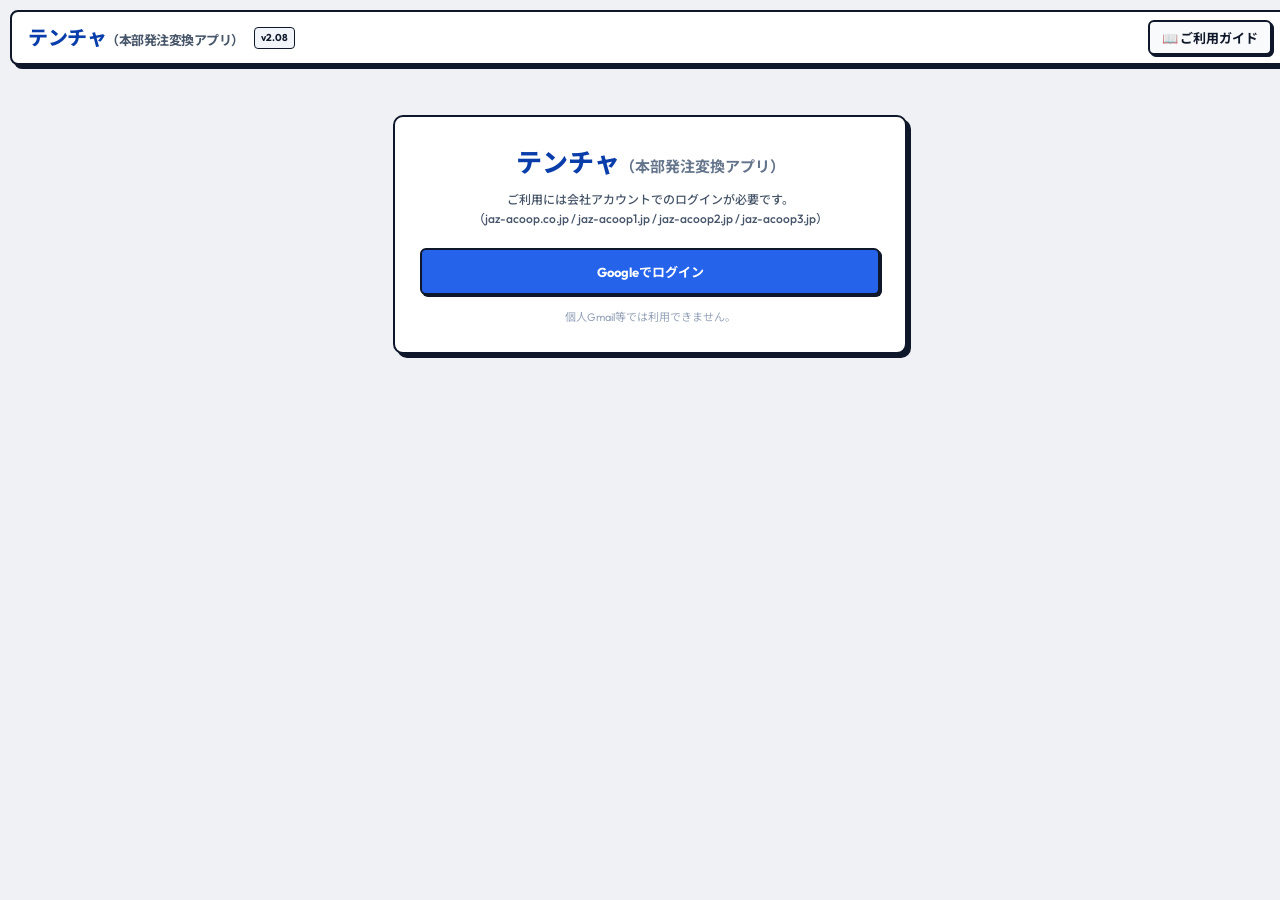
==== index.html @ 96ead61f "fix(ui): 管理者画面の上部に戻る導線を追加（配信用） Co-Authored-By: Claude Opus 4.8 <noreply@anthropic.com>" ====
<!DOCTYPE html>
<html>
<head>
  <base target="_top">
  <meta charset="utf-8">
  <title>テンチャ（本部発注変換アプリ）</title>
  <!-- Google Fonts (Outfit & Noto Sans JP) -->
  <link rel="preconnect" href="https://fonts.googleapis.com">
  <link rel="preconnect" href="https://fonts.gstatic.com" crossorigin>
  <link href="https://fonts.googleapis.com/css2?family=Noto+Sans+JP:wght@400;500;700;900&family=Outfit:wght@400;500;600;700;800&display=swap" rel="stylesheet">
  <!-- Google Identity Services (GitHub Pages 版 4ドメイン認証) -->
  <script src="https://accounts.google.com/gsi/client" async defer></script>
  
  <style>
    /* =========================================================================
     * Premium High-Contrast Light Theme Design System (v1.50)
     * ========================================================================= */
    :root {
      --font-primary: 'Outfit', 'Noto Sans JP', sans-serif;
      
      /* Color Palette (High-Contrast Light Theme) */
      --bg-main: hsl(220, 20%, 95%);
      --card-bg: #ffffff;
      --card-border: #0f172a;
      --card-border-thick: 2px solid #0f172a;
      
      --accent-blue: hsl(220, 90%, 35%);
      --accent-blue-hover: hsl(220, 90%, 45%);
      --accent-purple: hsl(270, 80%, 40%);
      --accent-emerald: hsl(160, 80%, 30%);
      --accent-amber: hsl(35, 90%, 40%);
      --accent-rose: hsl(350, 80%, 45%);
      
      --text-main: #0f172a;
      --text-muted: #475569;
      --text-dark: #0f172a;
      
      --shadow-solid: 4px 4px 0px 0px rgba(15, 23, 42, 1);
      --transition-base: all 0.2s ease-in-out;
    }

    * {
      box-spacing: border-box;
      margin: 0;
      padding: 0;
    }

    body {
      font-family: var(--font-primary);
      background-color: var(--bg-main);
      color: var(--text-main);
      min-height: 100vh;
      overflow-x: hidden;
      line-height: 1.6;
    }

    /* Scrollbar Styling */
    ::-webkit-scrollbar {
      width: 12px;
      height: 12px;
    }
    ::-webkit-scrollbar-track {
      background: #e2e8f0;
      border: 1px solid #cbd5e1;
    }
    ::-webkit-scrollbar-thumb {
      background: #475569;
      border-radius: 4px;
      border: 2px solid #e2e8f0;
    }
    ::-webkit-scrollbar-thumb:hover {
      background: #0f172a;
    }

    /* Layout Container */
    .app-container {
      width: 100%;
      max-width: 100vw;
      margin: 0;
      padding: 10px;
      display: flex;
      flex-direction: column;
      gap: 10px;
    }

    header {
      display: flex;
      justify-content: space-between;
      align-items: center;
      background: var(--card-bg);
      border: var(--card-border-thick);
      padding: 8px 16px;
      border-radius: 8px;
      box-shadow: var(--shadow-solid);
    }

    .brand {
      display: flex;
      align-items: center;
      gap: 10px;
    }

    .brand-logo {
      font-size: 20px;
      font-weight: 800;
      color: var(--accent-blue);
      letter-spacing: -0.5px;
    }

    .system-badge {
      font-size: 10px;
      font-weight: 700;
      background: #f1f5f9;
      padding: 2px 6px;
      border-radius: 4px;
      border: 1.5px solid var(--card-border);
      color: var(--text-main);
    }

    .nav-actions {
      display: flex;
      gap: 10px;
      align-items: center;
    }

    .btn {
      font-family: var(--font-primary);
      font-size: 13px;
      font-weight: 700;
      padding: 6px 12px;
      border-radius: 6px;
      border: var(--card-border-thick);
      cursor: pointer;
      display: inline-flex;
      align-items: center;
      gap: 6px;
      transition: var(--transition-base);
      background: #ffffff;
      color: var(--text-main);
      box-shadow: 2px 2px 0px 0px rgba(15, 23, 42, 1);
    }

    .btn:active {
      transform: translate(1px, 1px);
      box-shadow: 1px 1px 0px 0px rgba(15, 23, 42, 1);
    }

    .btn-primary {
      background: #2563eb;
      color: #ffffff;
    }
    .btn-primary:hover {
      background: #1d4ed8;
    }

    .btn-secondary {
      background: #f8fafc;
      color: var(--text-main);
    }
    .btn-secondary:hover {
      background: #e2e8f0;
    }

    .btn-danger {
      background: #ef4444;
      color: #ffffff;
    }
    .btn-danger:hover {
      background: #dc2626;
    }

    .btn-refresh {
      padding: 6px 10px;
      background: #f1f5f9;
      font-size: 15px;
    }

    /* Panels & Views */
    .panel {
      display: none;
      animation: fadeIn 0.15s ease-out forwards;
    }
    .panel.active {
      display: block;
    }

    @keyframes fadeIn {
      from { opacity: 0; transform: translateY(3px); }
      to { opacity: 1; transform: translateY(0); }
    }

    /* Screen 1: Login View */
    .login-box {
      max-width: 460px;
      margin: 40px auto;
      background: var(--card-bg);
      border: var(--card-border-thick);
      padding: 25px;
      border-radius: 10px;
      box-shadow: var(--shadow-solid);
      text-align: center;
    }

    .login-logo {
      font-size: 26px;
      font-weight: 800;
      color: var(--accent-blue);
      margin-bottom: 6px;
    }

    .login-subtitle {
      font-size: 12px;
      font-weight: 500;
      color: var(--text-muted);
      margin-bottom: 20px;
    }

    .form-group {
      margin-bottom: 16px;
      text-align: left;
    }

    .form-group label {
      display: block;
      font-size: 12px;
      font-weight: 700;
      margin-bottom: 4px;
      color: var(--text-dark);
    }

    .select-custom, .input-custom {
      width: 100%;
      background: #ffffff;
      border: var(--card-border-thick);
      border-radius: 6px;
      padding: 8px 12px;
      color: var(--text-main);
      font-family: var(--font-primary);
      font-weight: 500;
      font-size: 13px;
      outline: none;
      transition: var(--transition-base);
    }

    .select-custom:focus, .input-custom:focus {
      box-shadow: 0 0 0 3px rgba(37, 99, 235, 0.2);
      border-color: #2563eb;
    }

    /* Screen 2: Dashboard View */
    .main-workspace {
      display: flex;
      flex-direction: column;
      gap: 10px;
      width: 100%;
      min-width: 0;
    }

    /* Filters Bar */
    .filters-bar {
      display: flex;
      flex-wrap: wrap;
      gap: 10px;
      background: var(--card-bg);
      border: var(--card-border-thick);
      border-radius: 8px;
      padding: 10px 15px;
      align-items: flex-end;
      box-shadow: var(--shadow-solid);
    }

    /* 各フィルタは画面幅いっぱいに伸ばさず、適度な固定幅でヘッダに整列させる */
    .filter-group {
      flex: 0 0 auto;
    }

    .filter-group .select-custom,
    .filter-group .input-custom {
      width: 100%;
    }

    .filter-group label {
      display: block;
      font-size: 11px;
      font-weight: 700;
      color: var(--text-dark);
      margin-bottom: 4px;
      white-space: nowrap;
    }

    .filter-actions {
      display: flex;
      gap: 8px;
      align-items: center;
      margin-left: auto; /* ボタン群を右端へ寄せる */
    }

    /* Grid Container */
    .grid-container {
      background: var(--card-bg);
      border: var(--card-border-thick);
      border-radius: 8px;
      padding: 0;
      box-shadow: var(--shadow-solid);
      overflow: auto;
      width: 100%;
      max-height: calc(100vh - 160px);
    }

    .grid-table {
      /* 内容ぶんの幅だけにする。min-width:100% を付けると列数が少ないとき
         余った横幅が各列に配分されて1列が異常に太くなるため付けない。 */
      width: max-content;
      border-collapse: separate;
      border-spacing: 0;
      font-size: 13px;
    }

    /* Table Headers */
    .grid-table th {
      background: #1e3a8a;
      color: #ffffff;
      border-bottom: 2px solid var(--card-border);
      border-right: 1px solid var(--card-border);
      padding: 8px 10px;
      font-weight: 700;
      text-align: center;
      position: sticky;
      top: 0;
      z-index: 10;
      box-shadow: 0 1px 0 rgba(0,0,0,0.5);
      font-size: 13px;
    }

    .grid-table th:first-child {
      left: 0;
      z-index: 20;
      border-right: 2px solid var(--card-border);
    }

    .product-header-content {
      display: flex;
      flex-direction: column;
      align-items: center;
      gap: 6px;
      min-width: 90px;
      max-width: 150px;
    }

    .product-title {
      font-weight: 800;
      white-space: normal;
      word-break: break-all;
      font-size: 13px;
      line-height: 1.25;
      text-align: center;
      display: -webkit-box;
      -webkit-line-clamp: 3;
      -webkit-box-orient: vertical;
      overflow: hidden;
      text-overflow: ellipsis;
      max-height: 48px;
    }

    .product-specs {
      font-size: 10px;
      font-weight: 700;
      color: #cbd5e1;
    }

    .product-cost {
      font-size: 11px;
      color: #34d399;
      font-weight: 700;
    }

    .pin-btn {
      background: #ffffff;
      border: 1px solid var(--card-border);
      color: var(--text-dark);
      cursor: pointer;
      font-size: 11px;
      padding: 2px 5px;
      border-radius: 4px;
      transition: var(--transition-base);
      margin-top: 2px;
      font-weight: 700;
      line-height: 1;
    }
    .pin-btn:hover {
      background: #f1f5f9;
    }
    
    /* Pinned th contrast fix */
    .pinned {
      background: #eff6ff !important;
      color: #1e3a8a !important;
    }
    .pinned span {
      color: #1e3a8a !important;
    }
    .pinned .product-title {
      color: #1e3a8a !important;
      font-weight: 900;
    }
    .pinned .product-specs {
      color: #475569 !important;
    }
    .pinned .product-cost {
      color: #2563eb !important;
    }
    .pinned .pin-btn {
      border-color: #1e3a8a !important;
      color: #1e3a8a !important;
      background-color: #ffffff !important;
    }

    /* Table Rows & Cells */
    .grid-table td {
      border-bottom: 1px solid var(--card-border);
      border-right: 1px solid var(--card-border);
      padding: 10px 14px;
      text-align: center;
      font-weight: 700;
      color: var(--text-dark);
      background-color: #ffffff;
      font-size: 14px;
    }

    .grid-table tr:hover td {
      background-color: #f8fafc;
    }

    /* Sticky Date Column */
    .grid-table td:first-child {
      position: sticky;
      left: 0;
      background: #cbd5e1;
      font-weight: 800;
      border-right: 2px solid var(--card-border);
      z-index: 5;
      text-align: center;
      white-space: nowrap;
      font-size: 13px;
      transition: background 0.15s;
    }

    /* Daily Cost Total Column */
    .grid-table td:last-child, .grid-table th:last-child {
      border-left: 2px solid var(--card-border);
      font-weight: 800;
      background-color: #e2e8f0;
      min-width: 90px;
      font-size: 13px;
    }

    /* 「日別合計(原価額)」ヘッダは他の見出しと同じ濃紺＋白文字にする
       （薄灰背景に白文字が乗って読めなくなる不具合の修正） */
    .grid-table th:last-child {
      background-color: #1e3a8a;
      color: #ffffff;
    }

    /* Qty cells styling */
    .cell-qty {
      font-weight: 800;
      position: relative;
      cursor: pointer;
    }

    .cell-qty.has-value {
      background: #dbeafe;
      color: #1e40af;
      border: 1px solid #1e40af;
    }

    .cell-qty.has-value:hover {
      background: #bfdbfe;
    }

    /* Alert Badge inside Grid */
    .cell-alert-badge {
      position: absolute;
      top: 1px;
      right: 1px;
      width: 8px;
      height: 8px;
      border-radius: 50%;
      background: #d97706;
      border: 1px solid #000000;
    }

    /* Memo Indicator inside Grid */
    .cell-memo-indicator {
      position: absolute;
      bottom: 2px;
      right: 2px;
      font-size: 9px;
    }

    /* Totals Row */
    .grid-total-row td {
      background: #cbd5e1;
      font-weight: 800;
      border-top: 2px solid var(--card-border);
      padding: 10px 14px;
      font-size: 13px;
    }
    .grid-total-row td:first-child {
      z-index: 6;
      background: #94a3b8;
    }
    .grid-total-row td:last-child {
      background: #94a3b8;
    }

    /* Tooltip */
    .cell-qty .tooltip {
      visibility: hidden;
      width: 240px;
      background: #0f172a;
      border: 2px solid #ffffff;
      color: #ffffff;
      text-align: left;
      border-radius: 6px;
      padding: 10px;
      position: absolute;
      z-index: 100;
      bottom: 125%;
      left: 50%;
      margin-left: -120px;
      opacity: 0;
      transition: opacity 0.15s;
      box-shadow: 0 4px 15px rgba(0,0,0,0.4);
      font-size: 11px;
      pointer-events: none;
      line-height: 1.4;
    }

    .cell-qty:hover .tooltip {
      visibility: visible;
      opacity: 1;
    }

    .cell-qty .tooltip hr {
      border: 0;
      border-top: 1px solid rgba(255,255,255,0.2);
      margin: 6px 0;
    }

    /* Widget lists in modals */
    .widget-modal-list {
      display: flex;
      flex-direction: column;
      gap: 10px;
    }
    .widget-modal-item {
      border: var(--card-border-thick);
      border-radius: 6px;
      padding: 12px;
      background: #f8fafc;
      font-size: 13px;
    }

    /* Screen 3: Admin Import View */
    .admin-box {
      max-width: 650px;
      margin: 30px auto;
      background: var(--card-bg);
      border: var(--card-border-thick);
      padding: 25px;
      border-radius: 10px;
      box-shadow: var(--shadow-solid);
    }

    .admin-title {
      font-size: 20px;
      font-weight: 800;
      margin-bottom: 15px;
      display: flex;
      align-items: center;
      gap: 8px;
      color: var(--accent-blue);
    }

    .description-box {
      background: #f8fafc;
      border: 2px solid var(--card-border);
      border-radius: 6px;
      padding: 12px;
      margin-bottom: 15px;
      font-size: 12px;
      font-weight: 500;
      color: var(--text-dark);
      line-height: 1.5;
    }

    .file-select-layout {
      display: flex;
      gap: 8px;
      align-items: center;
    }

    /* Loading Overlay */
    .loading-overlay {
      position: fixed;
      top: 0;
      left: 0;
      width: 100%;
      height: 100%;
      background: rgba(255, 255, 255, 0.85);
      backdrop-filter: blur(2px);
      z-index: 9999;
      display: none;
      justify-content: center;
      align-items: center;
      flex-direction: column;
      gap: 15px;
    }

    .spinner {
      width: 50px;
      height: 50px;
      border: 5px solid #e2e8f0;
      border-top-color: var(--accent-blue);
      border-radius: 50%;
      animation: spin 1s linear infinite;
    }

    @keyframes spin {
      to { transform: rotate(360deg); }
    }

    .loading-text {
      font-size: 16px;
      font-weight: 700;
      color: var(--text-dark);
    }

    /* Modal Styling */
    .modal {
      position: fixed;
      top: 0;
      left: 0;
      width: 100%;
      height: 100%;
      background: rgba(15, 23, 42, 0.6);
      backdrop-filter: blur(2px);
      z-index: 1000;
      display: none;
      justify-content: center;
      align-items: center;
    }

    .modal-content {
      background: var(--card-bg);
      border: var(--card-border-thick);
      border-radius: 10px;
      width: 440px;
      padding: 25px;
      box-shadow: var(--shadow-solid);
      animation: zoomIn 0.15s ease-out;
    }

    @keyframes zoomIn {
      from { transform: scale(0.96); opacity: 0; }
      to { transform: scale(1); opacity: 1; }
    }

    .modal-header {
      font-size: 16px;
      font-weight: 800;
      margin-bottom: 12px;
      color: var(--text-dark);
      border-bottom: 2px solid var(--card-border);
      padding-bottom: 6px;
    }

    .modal-body {
      margin-bottom: 15px;
    }

    .modal-footer {
      display: flex;
      justify-content: flex-end;
      gap: 10px;
    }

    /* Alert / Success Toast */
    .toast {
      position: fixed;
      bottom: 20px;
      right: 20px;
      padding: 12px 24px;
      border-radius: 6px;
      border: var(--card-border-thick);
      color: #ffffff;
      font-weight: 700;
      z-index: 10000;
      box-shadow: var(--shadow-solid);
      transform: translateY(100px);
      opacity: 0;
      transition: all 0.2s ease;
      font-size: 13px;
    }

    .toast.show {
      transform: translateY(0);
      opacity: 1;
    }

    .toast-success {
      background: var(--accent-emerald);
    }
    
    .toast-error {
      background: var(--accent-rose);
    }
    
    .toast-warning {
      background: var(--accent-amber);
      color: #ffffff;
    }
  </style>
</head>
<body>

  <div class="loading-overlay" id="loadingOverlay">
    <div class="spinner"></div>
    <div class="loading-text" id="loadingText">読み込み中...</div>
  </div>

  <div class="app-container">
    <!-- Header -->
    <header>
      <div class="brand">
        <div class="brand-logo">テンチャ<span style="font-size:13px; font-weight:700; color:var(--text-muted);">（本部発注変換アプリ）</span></div>
        <div class="system-badge" id="versionBadge">v2.08</div>
      </div>
      <div class="nav-actions">
        <span id="userEmailDisplay" title="接続中のアカウント" style="font-size: 11px; color: #475569; margin-right: 10px; display: none;"></span>
        <span id="currentStoreDisplay" style="font-size: 14px; font-weight: 900; display: none; color: #1e3a8a; background: #dbeafe; padding: 4px 10px; border-radius: 6px; border: 1.5px solid #1e3a8a; margin-right: 12px;"></span>
        <button class="btn btn-secondary" onclick="openGuide()">📖 ご利用ガイド</button>
        <button class="btn btn-secondary" id="adminViewBtn" onclick="openAdminPanel()" style="display: none;">⚙ 管理者同期</button>
        <button class="btn btn-danger" id="logoutBtn" style="display: none;" onclick="logout()">ログアウト</button>
      </div>
    </header>

    <!-- Main Screens -->
    
    <!-- Screen 0: Google 4ドメイン認証 -->
    <div class="panel active" id="authPanel">
      <div class="login-box">
        <div class="login-logo">テンチャ<span style="font-size:15px; font-weight:700; color:#64748b;">（本部発注変換アプリ）</span></div>
        <div class="login-subtitle">ご利用には会社アカウントでのログインが必要です。<br>（jaz-acoop.co.jp / jaz-acoop1.jp / jaz-acoop2.jp / jaz-acoop3.jp）</div>

        <button class="btn btn-primary" id="googleLoginBtn" style="width: 100%; justify-content: center; padding: 12px;" onclick="startGoogleLogin()">
          Googleでログイン
        </button>

        <p id="authError" style="display:none; margin-top:14px; font-size:12px; font-weight:700; color:#b91c1c; background:#fef2f2; border:1.5px solid #dc2626; border-radius:6px; padding:8px 10px; text-align:left;"></p>
        <p style="font-size:11px; color:#94a3b8; margin-top:14px;">個人Gmail等では利用できません。</p>
      </div>
    </div>

    <!-- Screen 1: Login View (店舗選択) -->
    <div class="panel" id="loginPanel">
      <div class="login-box">
        <div class="login-logo">テンチャ<span style="font-size:15px; font-weight:700; color:#64748b;">（本部発注変換アプリ）</span></div>
        <div class="login-subtitle">仕入先ごとの本部発注書を、店舗別・日付別のわかりやすい一覧に切り替えて確認できます。ご自身の店舗を選んで接続してください。</div>

        <div class="form-group">
          <label for="storeSelect">確認する店舗を選択</label>
          <select class="select-custom" id="storeSelect">
            <option value="">店舗を読み込んでいます...</option>
          </select>
        </div>

        <button class="btn btn-primary" style="width: 100%; justify-content: center; padding: 12px;" onclick="login()">
          選択した店舗で接続
        </button>

        <button class="btn btn-secondary" style="width: 100%; justify-content: center; padding: 10px; margin-top: 10px;" onclick="openGuide()">
          📖 ご利用ガイド
        </button>

        <!-- 開発者向け診断（既定は畳む。開かなければ内容は見えず、APIも呼ばない） -->
        <details id="devPanel" style="margin-top: 30px; text-align: left;" ontoggle="onDevPanelToggle_(this)">
          <summary style="cursor: pointer; font-size: 11px; color: #94a3b8; user-select: none;">開発者向け診断（クリックで開く）</summary>
          <div style="border: 1px dashed #cbd5e1; padding: 15px; background: #f8fafc; border-radius: 8px; font-size: 11px; font-family: monospace; margin-top: 8px;">
            <div id="debugContent" style="white-space: pre-wrap; max-height: 200px; overflow-y: auto; color: #475569;">開くと診断情報を読み込みます…</div>
          </div>
        </details>
      </div>
    </div>

    <!-- Screen 2: Dashboard View -->
    <div class="panel" id="dashboardPanel">
      <div class="main-workspace">
        
        <!-- Filters Bar -->
        <div class="filters-bar">
          <div class="filter-group" style="width: 210px;">
            <label for="headerStoreSelect">店舗（切替）</label>
            <select class="select-custom" id="headerStoreSelect" onchange="switchStore()">
              <option value="">店舗を選択...</option>
            </select>
          </div>
          <div class="filter-group" style="width: 120px;">
            <label for="deptSelect">部門</label>
            <select class="select-custom" id="deptSelect" onchange="loadDashboardData()">
              <option value="惣菜">惣菜部門</option>
            </select>
          </div>
          <div class="filter-group" style="width: 150px;">
            <label for="monthFilter">対象月</label>
            <select class="select-custom" id="monthFilter" onchange="onMonthChange()">
              <option value="">読み込み中...</option>
            </select>
          </div>
          <div class="filter-group" style="width: 170px;">
            <label for="supplierFilter">取引先</label>
            <select class="select-custom" id="supplierFilter" onchange="applyFilters()">
              <option value="">すべて</option>
            </select>
          </div>
          <div class="filter-group" style="width: 190px;">
            <label for="searchFilter">商品検索</label>
            <input type="text" class="input-custom" id="searchFilter" placeholder="品名・コード" oninput="applyFilters()">
          </div>

          <div class="filter-actions">
            <button class="btn btn-secondary" id="alertsBtn" onclick="openAlertsModal()">🔔 アラート</button>
            <button class="btn btn-secondary" id="favoritesBtn" onclick="openFavoritesModal()">🌟 よく見る商品</button>
            <button class="btn btn-primary" onclick="exportToSpreadsheet()">📊 スプシ書き出し</button>
          </div>
        </div>
        
        <!-- Grid Table Container -->
        <div class="grid-container">
          <table class="grid-table" id="gridTable">
            <!-- 読み込み時に表示 -->
          </table>
        </div>
        
      </div>
    </div>

    <!-- Screen 3: Admin Import View -->
    <div class="panel" id="adminPanel">
      <div class="admin-box">
        <div class="admin-title">
          <span>⚙</span> 管理者Googleドライブ同期
          <!-- 戻る導線は画面上部にも置く（下部の4ボタンに埋もれ、危険な「DB全初期化」の隣で見つけにくいため） -->
          <button class="btn btn-secondary" onclick="showDashboard()" title="通常の発注一覧画面に戻ります"
                  style="margin-left:auto; font-size:13px; font-weight:700;">← ダッシュボードに戻る</button>
        </div>
        
        <div class="description-box">
          <p><strong>使い方:</strong></p>
          <p>1. 配布された本部発注書ExcelファイルをGoogleドライブにアップロードし、<strong>Googleスプレッドシート</strong>形式に変換して保存します。</p>
          <p>2. 下記の「同期する発注書ファイル」一覧から、該当するスプレッドシートを選択します（直近で更新したものが上部に並びます）。</p>
          <p>3. 「発注データを同期」ボタンをクリックすると、自動で解析され、店舗側の時系列グリッドに即座に反映されます。</p>
          <p>※<strong>同一ファイルを再同期（上書き）しても、データが重複することはありません。</strong>月が異なる過去ファイルをインポートすると、過去の月別履歴として追加格納され、店舗主任が月を選択して確認できるようになります。</p>
        </div>
        
        <div class="form-group">
          <label for="importDept">取り込む部門</label>
          <select class="select-custom" id="importDept">
            <option value="惣菜">惣菜部門</option>
            <option value="精肉">精肉部門</option>
            <option value="鮮魚">鮮魚部門</option>
          </select>
        </div>
        
        <div class="form-group">
          <label for="driveFileSelect">同期する発注書ファイル (Googleドライブ内)</label>
          <div class="file-select-layout">
            <select class="select-custom" id="driveFileSelect" style="flex: 1;">
              <option value="">ファイルを検索中...</option>
            </select>
            <button class="btn btn-secondary btn-refresh" onclick="scanDriveFiles()" title="Googleドライブを再検索">🔄</button>
          </div>
        </div>
        
        <div style="display: flex; gap: 12px; justify-content: flex-end; margin-top: 25px; flex-wrap: wrap;">
          <button class="btn btn-danger" onclick="runClearDatabase()" style="margin-right: auto;">⚠️ DB全初期化</button>
          <button class="btn btn-secondary" onclick="runInspectStructure()" title="選択した元ファイルの見出し構造を生ダンプします（決め打ち修正の前に原本を確認するための診断）">🔬 見出し構造を診断</button>
          <button class="btn btn-secondary" onclick="showDashboard()">ダッシュボードに戻る</button>
          <button class="btn btn-primary" onclick="runImport()">発注データを同期</button>
        </div>

        <pre id="inspectOutput" style="display:none; margin-top:15px; padding:12px; background:#0f172a; color:#e2e8f0; border:2px solid #0f172a; border-radius:6px; font-size:11px; line-height:1.4; max-height:360px; overflow:auto; white-space:pre-wrap; word-break:break-all;"></pre>
      </div>
    </div>
  </div>

  <!-- Modal for Memo Edit -->
  <div class="modal" id="memoModal">
    <div class="modal-content">
      <div class="modal-header">
        納品メモの編集
      </div>
      <div class="modal-body">
        <p id="memoModalProductInfo" style="font-size: 13px; color: var(--text-muted); margin-bottom: 10px; font-weight: 700;"></p>
        <p id="memoModalDateInfo" style="font-size: 13px; color: var(--text-muted); margin-bottom: 12px; font-weight: 700;"></p>
        <div class="form-group">
          <label for="memoText">メモ内容 (例: チラシ掲載、イベント売込、値引き予定など)</label>
          <input type="text" class="input-custom" id="memoText" placeholder="メモを入力してください...">
        </div>
      </div>
      <div class="modal-footer">
        <button class="btn btn-secondary" onclick="closeMemoModal()">キャンセル</button>
        <button class="btn btn-primary" onclick="saveMemo()">保存する</button>
      </div>
    </div>
  </div>

  <!-- Modal for Anomaly Alerts -->
  <div class="modal" id="alertsModal">
    <div class="modal-content" style="width: 500px; max-width: 90vw;">
      <div class="modal-header">
        🔔 発注アラート (過剰発注警告)
      </div>
      <div class="modal-body" id="alertsModalBody" style="max-height: 400px; overflow-y: auto;">
      </div>
      <div class="modal-footer">
        <button class="btn btn-secondary" onclick="closeAlertsModal()">閉じる</button>
      </div>
    </div>
  </div>

  <!-- Modal for Frequently Viewed Products -->
  <div class="modal" id="favoritesModal">
    <div class="modal-content" style="width: 460px; max-width: 90vw;">
      <div class="modal-header">
        🌟 よく閲覧する商品 (自動学習)
      </div>
      <div class="modal-body" id="favoritesModalBody" style="max-height: 400px; overflow-y: auto;">
      </div>
      <div class="modal-footer">
        <button class="btn btn-secondary" onclick="closeFavoritesModal()">閉じる</button>
      </div>
    </div>
  </div>

  <!-- Modal: ご利用ガイド（入れ物のみ。本文はGASのGuide.htmlから認証付きで取得して差し込む） -->
  <div class="modal" id="guideModal">
    <div class="modal-content" style="width: 780px; max-width: 94vw;">
      <div class="modal-header">📖 ご利用ガイド（テンチャ）</div>
      <div class="modal-body" id="guideBody" style="max-height: 70vh; overflow-y: auto; font-size: 13px; line-height: 1.7;">
        <p style="color:#64748b;">ご利用ガイドを読み込んでいます…</p>
      </div>
      <div class="modal-footer">
        <button class="btn btn-primary" onclick="closeGuide()">閉じる</button>
      </div>
    </div>
  </div>

  <!-- Toast Notification -->
  <div class="toast" id="toast"></div>

  <!-- Client JavaScript -->
  <script>
    // グローバル状態
    var currentStoreCode = "";
    var currentStoreName = "";
    var rawOrders = [];
    var memos = {};
    var pinned = [];
    var alerts = {};
    var dateHeaders = [];
    var productHeaders = [];
    var gridMatrix = [];
    var uniqueSuppliers = [];
    var monthsList = [];
    var fileMonths = {};
    var loadingWatchdog = null;
    var allStores = {};
    var currentUserEmail = "";

    // ===== GitHub Pages 版 設定（スマレコと同一の社内標準方式） =====
    var CONFIG = {
      // GAS APIエンドポイント（本番 /exec）。同じデプロイを「新バージョン」で更新する限りURLは不変。
      GAS_URL: 'https://script.google.com/macros/s/AKfycbwhb1kd2Zp12nSdBiNo3Ac87TBLd8pjw2gYX6OVQEANfJcyzdIsmNIADWbjgE_xtn4/exec',
      // acoop-ai.github.io はスマレコと同一オリジンのため、実績のある同じ Client ID を共用する
      GOOGLE_CLIENT_ID: '1072945615483-74jadmaet56chvhkfh2cpt4ae9dvh140.apps.googleusercontent.com',
      ALLOWED_DOMAINS: ['jaz-acoop.co.jp', 'jaz-acoop1.jp', 'jaz-acoop2.jp', 'jaz-acoop3.jp'],
      APP_VERSION: '2.08'
    };

    // ===== GIS OAuth2 トークン管理 =====
    var currentAccessToken = null;
    var accessTokenExpiry = 0;      // unix ms
    var oauthTokenClient = null;
    var tokenRefreshTimer = null;
    var TOKEN_STORE_KEY = 'honbu_hatchu_oauth_token_v1';

    // 現在編集中のメモ対象
    var activeMemoCell = {
      date: "",
      productCode: "",
      productName: ""
    };

    var latestViewStats = [];

    // ダイナミックソート状態
    var clickedDateSort = null;
    var clickedProductSort = null;

    // ============================================================
    // 認証（GIS OAuth2 アクセストークン方式・スマレコと同一）
    //   - トークンは localStorage に保存し、期限内なら再ログイン無しで復帰
    //   - 期限5分前にサイレント自動更新
    //   - サーバー(GAS)側でも毎APIコールでトークンを検証（ハードな関所）
    // ============================================================
    function persistAccessToken_() {
      try {
        if (!currentAccessToken || !accessTokenExpiry) return;
        localStorage.setItem(TOKEN_STORE_KEY, JSON.stringify({ t: currentAccessToken, e: accessTokenExpiry }));
      } catch (_) {}
    }

    function restoreAccessToken_() {
      try {
        var raw = localStorage.getItem(TOKEN_STORE_KEY);
        if (!raw) return false;
        var o = JSON.parse(raw);
        if (!o || !o.t || !o.e || Date.now() > o.e - 60 * 1000) return false;
        currentAccessToken = o.t;
        accessTokenExpiry = o.e;
        scheduleAccessTokenRefresh_(Math.floor((o.e - Date.now()) / 1000) + 30);
        return true;
      } catch (_) { return false; }
    }

    function clearStoredToken_() {
      try { localStorage.removeItem(TOKEN_STORE_KEY); } catch (_) {}
    }

    function ensureOAuthTokenClient_() {
      if (oauthTokenClient) return;
      if (!(window.google && google.accounts && google.accounts.oauth2)) {
        throw new Error('Google Identity Services がロードされていません。回線を確認して再読み込みしてください。');
      }
      oauthTokenClient = google.accounts.oauth2.initTokenClient({
        client_id: CONFIG.GOOGLE_CLIENT_ID,
        scope: 'openid email profile',
        callback: function () {}  // requestAccessTokenOnce_ で都度上書き
      });
    }

    function requestAccessTokenOnce_(opts) {
      return new Promise(function (resolve, reject) {
        try { ensureOAuthTokenClient_(); } catch (e) { return reject(e); }
        var isSilent = !!(opts && opts.silent);
        var settled = false;
        var guard = null;
        if (isSilent) {
          guard = setTimeout(function () {
            if (settled) return;
            settled = true;
            reject(new Error('サイレント再認証がタイムアウトしました'));
          }, 10000);
        }
        oauthTokenClient.callback = function (resp) {
          if (settled) return;
          settled = true;
          if (guard) clearTimeout(guard);
          if (!resp) return reject(new Error('empty oauth2 response'));
          if (resp.error) return reject(new Error(resp.error_description || resp.error));
          if (!resp.access_token) return reject(new Error('no access_token'));
          currentAccessToken = resp.access_token;
          var expiresIn = Number(resp.expires_in) || 3600;
          accessTokenExpiry = Date.now() + (expiresIn - 30) * 1000;
          persistAccessToken_();
          scheduleAccessTokenRefresh_(expiresIn);
          resolve(resp);
        };
        try {
          var req = {};
          if (isSilent) req.prompt = '';
          oauthTokenClient.requestAccessToken(req);
        } catch (e) {
          if (settled) return;
          settled = true;
          if (guard) clearTimeout(guard);
          reject(e);
        }
      });
    }

    function scheduleAccessTokenRefresh_(expiresInSec) {
      if (tokenRefreshTimer) clearTimeout(tokenRefreshTimer);
      var refreshAfter = Math.min(Math.max((expiresInSec - 5 * 60) * 1000, 5000), 55 * 60 * 1000);
      tokenRefreshTimer = setTimeout(function () {
        requestAccessTokenOnce_({ silent: true }).catch(function (e) {
          console.warn('token refresh failed:', e);
        });
      }, refreshAfter);
    }

    function fetchUserInfo_() {
      return fetch('https://www.googleapis.com/oauth2/v3/userinfo', {
        headers: { Authorization: 'Bearer ' + currentAccessToken }
      }).then(function (res) {
        if (!res.ok) throw new Error('userinfo HTTP ' + res.status);
        return res.json();
      });
    }

    function showAuthError_(msg) {
      var el = document.getElementById('authError');
      if (!el) return;
      if (msg) { el.textContent = msg; el.style.display = 'block'; }
      else { el.style.display = 'none'; }
    }

    async function startGoogleLogin() {
      var btn = document.getElementById('googleLoginBtn');
      try {
        if (btn) btn.disabled = true;
        showAuthError_('');
        await requestAccessTokenOnce_({});
        var info = await fetchUserInfo_();
        var email = String(info.email || '').toLowerCase();
        var domain = email.split('@')[1] || '';
        if (CONFIG.ALLOWED_DOMAINS.indexOf(domain) === -1) {
          currentAccessToken = null; accessTokenExpiry = 0; clearStoredToken_();
          showAuthError_('このアカウント（' + email + '）では利用できません。会社アカウント（jaz-acoop系4ドメイン）でログインし直してください。');
          return;
        }
        await onAuthed_(email);
      } catch (e) {
        showAuthError_('ログインに失敗しました: ' + ((e && e.message) || e));
      } finally {
        if (btn) btn.disabled = false;
      }
    }

    async function onAuthed_(email) {
      currentUserEmail = email;
      var disp = document.getElementById('userEmailDisplay');
      if (disp) { disp.textContent = '👤 ' + email; disp.style.display = 'inline'; }
      showPanel('loginPanel');
      // セッション開始をサーバーに記録し、本部(HQ)判定を受け取って管理UIの表示を制御する。
      callGAS('login').then(function (r) {
        if (r && r.version) console.log('API version:', r.version);
        applyHQPermission_(!!(r && r.isHQ));
      }).catch(function (e) { console.warn('login log failed:', e); applyHQPermission_(false); });
      loadInitialData_();
    }

    // 本部(jaz-acoop.co.jp)＋本部相当として登録された個人以外は「管理者同期(取込)」ボタンを隠す
    function applyHQPermission_(isHQ) {
      window.__isHQ = isHQ;
      var btn = document.getElementById('adminViewBtn');
      if (btn) btn.style.display = isHQ ? 'inline-flex' : 'none';
    }

    // ===== GAS API 通信層（fetch版） =====
    async function callGAS(action, data) {
      data = data || {};
      var noToken = !currentAccessToken;
      var nearExpiry = accessTokenExpiry && Date.now() > accessTokenExpiry - 60 * 1000;
      if (noToken || nearExpiry) {
        try { await requestAccessTokenOnce_({ silent: true }); }
        catch (e) { console.warn('silent token refresh failed:', e); }
      }
      if (!currentAccessToken) {
        showPanel('authPanel');
        showAuthError_('セッションの有効期限が切れました。再度ログインしてください。');
        throw new Error('セッション切れです。再度ログインしてください。');
      }
      var payload = Object.assign({ action: action, accessToken: currentAccessToken }, data);
      var res = await fetch(CONFIG.GAS_URL, {
        method: 'POST',
        headers: { 'Content-Type': 'text/plain;charset=UTF-8' },
        body: JSON.stringify(payload),
        redirect: 'follow'
      });
      if (!res.ok) throw new Error('HTTP ' + res.status);
      var json = await res.json();
      if (json && json.error) {
        // サーバー側で認証が通らないトークンは端末保存からも破棄（無限再試行を防止）
        if (String(json.error).indexOf('認証失敗') >= 0) {
          currentAccessToken = null; accessTokenExpiry = 0; clearStoredToken_();
        }
        throw new Error(json.error);
      }
      return json.result;
    }

    // 初期化ロード：保存済みトークンがあればサイレント復帰、無ければ認証画面
    window.onload = async function () {
      if (restoreAccessToken_()) {
        try {
          var info = await fetchUserInfo_();
          var email = String(info.email || '').toLowerCase();
          var domain = email.split('@')[1] || '';
          if (email && CONFIG.ALLOWED_DOMAINS.indexOf(domain) !== -1) {
            await onAuthed_(email);
            return;
          }
        } catch (e) { /* 復帰失敗 → 通常ログインへ */ }
        currentAccessToken = null; accessTokenExpiry = 0; clearStoredToken_();
      }
      showPanel('authPanel');
    };

    // 開発者向け診断パネル：既定は畳む。開いたときだけ getDebugInfo を1回取得する（運用中は見えない）。
    var devInfoLoaded_ = false;
    async function onDevPanelToggle_(el) {
      if (!el || !el.open || devInfoLoaded_) return;
      devInfoLoaded_ = true;
      var c = document.getElementById('debugContent');
      if (c) c.textContent = '診断情報を取得中…';
      try {
        var debug = await callGAS('getDebugInfo');
        if (c) c.textContent = JSON.stringify(debug, null, 2);
      } catch (e) {
        devInfoLoaded_ = false;
        if (c) c.textContent = '取得に失敗しました: ' + (e && e.message ? e.message : e);
      }
    }

    // 認証後の初期データ読み込み（店舗一覧＋診断情報）
    async function loadInitialData_() {
      showLoading("店舗一覧を読み込んでいます...");
      try {
        var stores = await callGAS('getStores');
        hideLoading();
        allStores = stores || {};
        fillStoreOptions(document.getElementById("storeSelect"), allStores);
        fillStoreOptions(document.getElementById("headerStoreSelect"), allStores);
        // 前回この端末で使った店舗を復元（店舗ごとのUI設定を引き継ぐ第一歩）
        restoreLastStore_();
      } catch (err) {
        hideLoading();
        showToast("店舗一覧の取得に失敗しました: " + err.message, "error");
      }
      // 診断情報は開発者向けパネルを「開いたとき」だけ取得する（onDevPanelToggle_）。既定は畳んで非表示。
    }

    /**
     * 店舗セレクトに選択肢を流し込む共通処理（ログイン画面・ダッシュボード上部で共用）
     */
    function fillStoreOptions(select, stores) {
      if (!select) return;
      select.innerHTML = "";
      var keys = Object.keys(stores || {});
      if (keys.length === 0) {
        select.innerHTML = '<option value="">店舗データが見つかりません</option>';
        return;
      }
      keys.sort(function(a, b) { return parseInt(a, 10) - parseInt(b, 10); });
      keys.forEach(function(code) {
        var opt = document.createElement("option");
        opt.value = code;
        opt.textContent = code + " : " + stores[code];
        select.appendChild(opt);
      });
    }

    /**
     * 店舗ログイン
     */
    function login() {
      var select = document.getElementById("storeSelect");
      var code = select.value;
      if (!code) {
        showToast("店舗を選択してください。", "warning");
        return;
      }

      currentStoreCode = code;
      currentStoreName = select.options[select.selectedIndex].textContent.split(" : ")[1];
      rememberLastStore_(code);

      // ダッシュボード上部の店舗切替セレクトを現在の店舗に同期
      var hsel = document.getElementById("headerStoreSelect");
      if (hsel) hsel.value = code;

      document.getElementById("currentStoreDisplay").textContent = "店舗: " + currentStoreName;
      document.getElementById("currentStoreDisplay").style.display = "inline";
      document.getElementById("logoutBtn").style.display = "inline";

      showPanel("dashboardPanel");
      loadDashboardData();
    }

    // この端末で最後に使った店舗を記憶／復元（店舗ごとのUI設定＝ピン留め等はサーバー(store_settings)で店舗別に保持）
    function rememberLastStore_(code) {
      try { localStorage.setItem('honbu_last_store', code); } catch (e) {}
    }
    function restoreLastStore_() {
      try {
        var code = localStorage.getItem('honbu_last_store');
        if (!code || !allStores[code]) return;
        var lsel = document.getElementById("storeSelect");
        if (lsel) lsel.value = code;
      } catch (e) {}
    }

    // ── 店舗ごとのフィルタ状態（対象月・取引先・商品検索）を端末に記憶／復元 ──
    // 「最終利用した店舗のフィルタ状態を維持」。店舗を切り替えると、その店舗で前回使った絞り込みが戻る。
    function filterStateKey_() {
      return currentStoreCode ? ('honbu_filter_' + currentStoreCode) : '';
    }
    function saveFilterState_() {
      var key = filterStateKey_();
      if (!key) return;
      try {
        localStorage.setItem(key, JSON.stringify({
          month:    (document.getElementById('monthFilter')    || {}).value || '',
          supplier: (document.getElementById('supplierFilter') || {}).value || '',
          search:   (document.getElementById('searchFilter')   || {}).value || ''
        }));
      } catch (e) {}
    }
    // buildMonthFilter / buildSupplierFilter の後に呼ぶ。保存値が現在の候補に在れば適用する。
    function restoreFilterState_() {
      var key = filterStateKey_();
      if (!key) return;
      var st;
      try { st = JSON.parse(localStorage.getItem(key) || 'null'); } catch (e) { st = null; }
      if (!st) return;
      var mf = document.getElementById('monthFilter');
      if (mf && st.month) {
        for (var i = 0; i < mf.options.length; i++) {
          if (mf.options[i].value === st.month) { mf.value = st.month; break; }
        }
      }
      // 月が変わり得るので取引先候補を組み直してから取引先を復元
      buildSupplierFilter();
      var sf = document.getElementById('supplierFilter');
      if (sf && st.supplier) {
        for (var j = 0; j < sf.options.length; j++) {
          if (sf.options[j].value === st.supplier) { sf.value = st.supplier; break; }
        }
      }
      var srch = document.getElementById('searchFilter');
      if (srch && typeof st.search === 'string') srch.value = st.search;
    }

    /**
     * ログアウトせずに、メイン画面のまま別店舗へ切り替える
     */
    function switchStore() {
      var hsel = document.getElementById("headerStoreSelect");
      var code = hsel.value;
      if (!code || code === currentStoreCode) return;

      currentStoreCode = code;
      currentStoreName = hsel.options[hsel.selectedIndex].textContent.split(" : ")[1];
      rememberLastStore_(code);

      // 並べ替え状態は店舗ごとにリセット
      clickedDateSort = null;
      clickedProductSort = null;

      // ログイン画面側のセレクトも同期しておく
      var lsel = document.getElementById("storeSelect");
      if (lsel) lsel.value = code;

      loadDashboardData();
    }

    /**
     * ログアウト
     */
    function logout() {
      currentStoreCode = "";
      currentStoreName = "";
      clickedDateSort = null;
      clickedProductSort = null;
      document.getElementById("currentStoreDisplay").style.display = "none";
      document.getElementById("logoutBtn").style.display = "none";
      showPanel("loginPanel");
    }

    /**
     * パネル切り替え
     */
    function showPanel(panelId) {
      document.querySelectorAll(".panel").forEach(function(panel) {
        panel.classList.remove("active");
      });
      document.getElementById(panelId).classList.add("active");
    }

    function showDashboard() {
      if (currentStoreCode) {
        showPanel("dashboardPanel");
      } else {
        showPanel("loginPanel");
      }
    }

    /**
     * 管理者同期画面を開く
     */
    function openAdminPanel() {
      // 取込・管理は本部(jaz-acoop.co.jp)＋許可された担当者のみ（ボタン非表示に加え、直接呼び出しにも念のためのガード）
      if (!window.__isHQ) {
        showToast("データ取込・管理は本部（jaz-acoop.co.jp）アカウント、または許可された担当者のみ利用できます。", "warning");
        return;
      }
      showPanel("adminPanel");
      scanDriveFiles();
    }

    /**
     * Googleドライブ内のファイルをスキャン
     */
    async function scanDriveFiles() {
      showLoading("Googleドライブ内のファイルを検索中...");
      try {
        var files = await callGAS('getExcelFilesInDrive');
        hideLoading();
        var select = document.getElementById("driveFileSelect");
        select.innerHTML = "";

        if (!files || files.length === 0) {
          select.innerHTML = '<option value="">ドライブ内にファイルが見つかりません</option>';
          return;
        }

        files.forEach(function(f) {
          var opt = document.createElement("option");
          opt.value = f.id;
          opt.textContent = f.name + " (" + f.lastUpdated.slice(0,10) + ")";
          select.appendChild(opt);
        });
      } catch (err) {
        hideLoading();
        showToast("ドライブのファイル検索に失敗しました: " + err.message, "error");
      }
    }

    /**
     * 店舗の発注データのロード
     */
    async function loadDashboardData() {
      var dept = document.getElementById("deptSelect").value;
      showLoading("発注データを読み込んでいます...");

      try {
        var res = await callGAS('getStoreOrders', { storeCode: currentStoreCode, department: dept });
        hideLoading();
        rawOrders = res.records;
        memos = res.memos;
        pinned = res.pinned;
        alerts = res.alerts;
        monthsList = res.months;
        latestViewStats = res.viewStats;
        fileMonths = res.fileMonths || {};

        currentStoreName = res.storeName;
        document.getElementById("currentStoreDisplay").textContent = "店舗: " + currentStoreName;

        buildMonthFilter();
        buildSupplierFilter();
        restoreFilterState_();   // 店舗ごとの前回フィルタ状態を復元（月→取引先→検索）
        updateAlertsBadge();
        buildGrid();
      } catch (err) {
        hideLoading();
        showToast("データの読み込みに失敗しました: " + err.message, "error");
      }
    }

    /**
     * 対象月フィルタの構築
     */
    function buildMonthFilter() {
      var filter = document.getElementById("monthFilter");
      var oldVal = filter.value;
      filter.innerHTML = "";
      
      if (monthsList.length === 0) {
        filter.innerHTML = '<option value="">データなし</option>';
        return;
      }
      
      monthsList.forEach(function(m) {
        if (!/^\d{4}-\d{2}$/.test(m)) return; // 壊れた月キーは対象月に出さない（防御）
        var opt = document.createElement("option");
        opt.value = m;
        var parts = m.split('-');
        opt.textContent = parts[0] + "年" + parts[1] + "月";
        filter.appendChild(opt);
      });
      
      if (monthsList.indexOf(oldVal) !== -1) {
        filter.value = oldVal;
      } else {
        filter.value = monthsList[0];
      }
    }

    /**
     * 取引先フィルタの組み立て
     */
    function buildSupplierFilter() {
      var monthVal = document.getElementById("monthFilter").value;
      var filter = document.getElementById("supplierFilter");
      var oldVal = filter.value;
      filter.innerHTML = '<option value="">すべて</option>';

      var supplierOrder = [];
      rawOrders.forEach(function(o) {
        // batch月(取込バッチが属する月)基準。選択中の月のバッチの取引先だけ候補に載せる
        var recMonth = o.batchMonth || "";
        if (monthVal && recMonth !== monthVal) return;
        if (o.supplier && supplierOrder.indexOf(o.supplier) === -1) {
          supplierOrder.push(o.supplier);
        }
      });

      uniqueSuppliers = supplierOrder;
      uniqueSuppliers.forEach(function(sup) {
        var opt = document.createElement("option");
        opt.value = sup;
        opt.textContent = sup;
        filter.appendChild(opt);
      });

      // 直前の選択がこの月にも存在すれば維持。無ければ「すべて」に戻す（空表示を防ぐ）
      filter.value = (uniqueSuppliers.indexOf(oldVal) !== -1) ? oldVal : "";
    }

    /**
     * 対象月が変わったら、取引先候補をその月の内容に更新してから再描画する
     */
    function onMonthChange() {
      buildSupplierFilter();
      saveFilterState_();
      buildGrid();
    }

    /**
     * アラート数バッジの更新
     */
    function updateAlertsBadge() {
      var activeAlertsCount = getActiveAlertsList().length;
      var alertsBtn = document.getElementById("alertsBtn");
      
      if (activeAlertsCount > 0) {
        alertsBtn.style.background = "#fee2e2";
        alertsBtn.style.borderColor = "#ef4444";
        alertsBtn.style.color = "#991b1b";
        alertsBtn.innerHTML = '🔔 アラート <span style="background:#ef4444; color:#fff; border-radius:50%; padding:1px 6px; font-size:10px; margin-left:3px;">' + activeAlertsCount + '</span>';
      } else {
        alertsBtn.style.background = "#f8fafc";
        alertsBtn.style.borderColor = "var(--card-border)";
        alertsBtn.style.color = "var(--text-main)";
        alertsBtn.innerHTML = '🔔 アラート';
      }
    }

    /**
     * 異常発注のリストを計算して取得
     */
    function getActiveAlertsList() {
      var activeAlerts = [];
      var productTotals = {};
      
      rawOrders.forEach(function(o) {
        if (!productTotals[o.productCode]) {
          productTotals[o.productCode] = {
            name: o.productName,
            supplier: o.supplier,
            maxQty: 0,
            maxQtyDate: ""
          };
        }
        if (o.quantity > productTotals[o.productCode].maxQty) {
          productTotals[o.productCode].maxQty = o.quantity;
          productTotals[o.productCode].maxQtyDate = o.date;
        }
      });
      
      for (var pCode in productTotals) {
        var stat = alerts[pCode];
        var info = productTotals[pCode];
        if (stat && info.maxQty >= stat.threshold) {
          var diffPct = Math.round(((info.maxQty - stat.mean) / stat.mean) * 100);
          if (diffPct > 0) {
            activeAlerts.push({
              productCode: pCode,
              productName: info.name,
              supplier: info.supplier,
              maxQty: info.maxQty,
              maxQtyDate: info.maxQtyDate,
              mean: stat.mean,
              diffPct: diffPct
            });
          }
        }
      }
      return activeAlerts;
    }

    /**
     * 発注アラートモーダルを開く
     */
    function openAlertsModal() {
      var body = document.getElementById("alertsModalBody");
      body.innerHTML = "";
      
      var list = getActiveAlertsList();
      if (list.length === 0) {
        body.innerHTML = '<div class="alert-empty">現在、過剰な発注アラートはありません。</div>';
      } else {
        var listDiv = document.createElement("div");
        listDiv.className = "widget-modal-list";
        
        list.sort(function(a, b) { return b.diffPct - a.diffPct; });
        list.forEach(function(al) {
          var item = document.createElement("div");
          item.className = "widget-modal-item";
          item.innerHTML = '<div class="alert-header">⚠️ ' + al.productName + ' (' + al.productCode + ')</div>' +
                           '<div class="alert-body" style="margin-top:6px;">' +
                           '取引先: <strong>' + al.supplier + '</strong><br>' +
                           '検出日時: ' + formatDateString(al.maxQtyDate) + ' | 数量: <strong style="color:#b91c1c;">' + al.maxQty + '</strong> (通常平均: ' + al.mean + ')<br>' +
                           '<span style="color:#d97706; font-weight:700;">※通常の注文量より ' + al.diffPct + '% 増加しています。誤入力がないかご確認ください。</span>' +
                           '</div>';
          listDiv.appendChild(item);
        });
        body.appendChild(listDiv);
      }
      document.getElementById("alertsModal").style.display = "flex";
    }

    function closeAlertsModal() {
      document.getElementById("alertsModal").style.display = "none";
    }

    /**
     * よく閲覧する商品モーダルを開く
     */
    function openFavoritesModal() {
      var body = document.getElementById("favoritesModalBody");
      body.innerHTML = "";
      
      if (!latestViewStats || latestViewStats.length === 0) {
        body.innerHTML = '<div class="alert-empty">まだ閲覧履歴データはありません。</div>';
      } else {
        var listDiv = document.createElement("div");
        listDiv.className = "widget-modal-list";
        
        latestViewStats.forEach(function(st, idx) {
          var prodName = st.productCode;
          for (var i = 0; i < rawOrders.length; i++) {
            if (rawOrders[i].productCode === st.productCode) {
              prodName = rawOrders[i].productName;
              break;
            }
          }
          
          var item = document.createElement("div");
          item.className = "widget-modal-item";
          item.style.display = "flex";
          item.style.justifyContent = "space-between";
          item.style.alignItems = "center";
          
          item.innerHTML = '<div>' +
                           '  <strong>' + (idx+1) + '. ' + prodName + '</strong><br>' +
                           '  <span style="font-size:11px; color:var(--text-muted);">コード: ' + st.productCode + ' | 取引先: ' + st.supplier + '</span>' +
                           '</div>' +
                           '<span class="view-count" style="font-size:12px; padding:3px 10px;">' + st.count + ' 回閲覧</span>';
          listDiv.appendChild(item);
        });
        body.appendChild(listDiv);
      }
      
      document.getElementById("favoritesModal").style.display = "flex";
    }

    function closeFavoritesModal() {
      document.getElementById("favoritesModal").style.display = "none";
    }

    /**
     * ご利用ガイド：GitHub には置かず GAS ページ（?page=guide）を新規タブで開く。
     */
    // 本文はサーバー（GASの Guide.html＝唯一の原本）から認証付きで取得する。
    // 公開リポで配信されるこのHTMLには本文を一切置かない。
    var _guideCache = null;
    async function openGuide() {
      var modal = document.getElementById("guideModal");
      var body = document.getElementById("guideBody");
      if (!modal || !body) return;
      modal.style.display = "flex";
      if (_guideCache) { body.innerHTML = _guideCache; return; }
      body.innerHTML = '<p style="color:#64748b;">ご利用ガイドを読み込んでいます…</p>';
      try {
        var g = await callGAS('getGuide');
        _guideCache = (g && g.html) || '';
        body.innerHTML = _guideCache;
      } catch (e) {
        body.innerHTML = '<p style="color:#b91c1c;">ご利用ガイドを取得できませんでした：'
          + String((e && e.message) || e) + '<br>時間をおいて再度お試しください。</p>';
      }
    }
    function closeGuide() {
      var m = document.getElementById("guideModal");
      if (m) m.style.display = "none";
    }

    function getQtyOnProduct(date, productCode) {
      for (var i = 0; i < rawOrders.length; i++) {
        var o = rawOrders[i];
        if (o.date === date && o.productCode === productCode) {
          return o.quantity || 0;
        }
      }
      return 0;
    }
    
    function getQtyOnDate(productCode, date) {
      for (var i = 0; i < rawOrders.length; i++) {
        var o = rawOrders[i];
        if (o.productCode === productCode && o.date === date) {
          return o.quantity || 0;
        }
      }
      return 0;
    }

    function toggleDateSort(date) {
      if (clickedDateSort === date) {
        clickedDateSort = null;
        showToast("日付ソートを解除しました", "success");
      } else {
        clickedDateSort = date;
        clickedProductSort = null;
        showToast(formatDateString(date) + " の納品分を左寄せしました", "success");
      }
      buildGrid();
    }

    function toggleProductSort(productCode, productName) {
      if (clickedProductSort === productCode) {
        clickedProductSort = null;
        showToast("商品ソートを解除しました", "success");
      } else {
        clickedProductSort = productCode;
        clickedDateSort = null;
        showToast(productName + " の納品日を上寄せしました", "success");
      }
      buildGrid();
    }

    /**
     * 発注時系列グリッドマトリクスのビルド
     */
    function buildGrid() {
      var monthVal = document.getElementById("monthFilter").value;
      var supplierVal = document.getElementById("supplierFilter").value;
      var searchVal = document.getElementById("searchFilter").value.toLowerCase();
      
      var filteredRecords = rawOrders.filter(function(o) {
        // batch月(取込バッチが属する月)のタブに、そのバッチの中身を実日付のまま表示する。
        // （9月発注書に混じる8月31日・10月1日等の隣月日付も、9月タブ内にそのまま出す）
        var recMonth = o.batchMonth || "";
        var matchMonth = !monthVal || recMonth === monthVal;
        var matchSup = !supplierVal || o.supplier === supplierVal;
        var matchSearch = !searchVal || 
                          o.productName.toLowerCase().indexOf(searchVal) !== -1 || 
                          o.productCode.toLowerCase().indexOf(searchVal) !== -1;
        return matchMonth && matchSup && matchSearch;
      });
      
      var dates = {};
      var products = {};
      var productOrder = [];
      
      filteredRecords.forEach(function(o) {
        dates[o.date] = true;
        if (!products[o.productCode]) {
          products[o.productCode] = {
            code: o.productCode,
            name: o.productName,
            specs: o.specs,
            cost: o.cost,
            supplier: o.supplier,
            isPinned: pinned.indexOf(o.productCode) !== -1
          };
          productOrder.push(o.productCode);
        }
      });
      
      // 1. 日付列のソート
      dateHeaders = Object.keys(dates).sort();
      if (clickedProductSort) {
        dateHeaders.sort(function(a, b) {
          var qtyA = getQtyOnProduct(a, clickedProductSort);
          var qtyB = getQtyOnProduct(b, clickedProductSort);
          if ((qtyA > 0) !== (qtyB > 0)) {
            return qtyA > 0 ? -1 : 1;
          }
          return a.localeCompare(b);
        });
      }
      
      // 2. 商品列のソート
      productHeaders = Object.keys(products).map(function(k) { return products[k]; });
      productHeaders.sort(function(a, b) {
        if (a.isPinned !== b.isPinned) {
          return a.isPinned ? -1 : 1;
        }
        
        if (clickedDateSort) {
          var qtyA = getQtyOnDate(a.code, clickedDateSort);
          var qtyB = getQtyOnDate(b.code, clickedDateSort);
          if ((qtyA > 0) !== (qtyB > 0)) {
            return qtyA > 0 ? -1 : 1;
          }
        }
        
        return productOrder.indexOf(a.code) - productOrder.indexOf(b.code);
      });
      
      gridMatrix = [];
      for (var r = 0; r < dateHeaders.length; r++) {
        var row = [];
        for (var c = 0; c < productHeaders.length; c++) {
          row.push(0);
        }
        gridMatrix.push(row);
      }
      
      filteredRecords.forEach(function(o) {
        var rIdx = dateHeaders.indexOf(o.date);
        var cIdx = -1;
        for (var c = 0; c < productHeaders.length; c++) {
          if (productHeaders[c].code === o.productCode) {
            cIdx = c;
            break;
          }
        }
        if (rIdx !== -1 && cIdx !== -1) {
          gridMatrix[rIdx][cIdx] = o.quantity;
        }
      });
      
      renderTable();
    }

    /**
     * フィルタ適用
     */
    function applyFilters() {
      saveFilterState_();
      buildGrid();
    }

    /**
     * テーブルの描画
     */
    function renderTable() {
      var table = document.getElementById("gridTable");
      table.innerHTML = "";
      
      if (dateHeaders.length === 0 || productHeaders.length === 0) {
        table.innerHTML = '<tr><td style="padding: 40px; text-align: center; color: var(--text-muted); font-weight: bold; border: var(--card-border-thick);">選択された月に該当する発注データはありません。</td></tr>';
        return;
      }
      
      var headerTr = document.createElement("tr");
      
      var cornerTh = document.createElement("th");
      cornerTh.innerHTML = '<div style="font-weight: 800; color: #ffffff;">お届け日</div>';
      headerTr.appendChild(cornerTh);
      
      productHeaders.forEach(function(p) {
        var th = document.createElement("th");
        if (p.isPinned) {
          th.className = "pinned";
        }
        
        var isProdSorted = p.code === clickedProductSort;
        var pinIcon = p.isPinned ? "📌" : "📍";
        
        if (isProdSorted) {
          th.style.backgroundColor = "#fef08a";
          th.style.color = "#0f172a";
        }
        
        var displayName = (isProdSorted ? "👇 " : "") + p.name;
        
        th.innerHTML = '<div class="product-header-content">' + 
                       '<span class="product-title" style="cursor: pointer;" title="クリックでこの商品の納品日を上寄せします">' + displayName + '</span>' + 
                       '<span class="product-specs">' + p.specs + '</span>' +
                       '<span class="product-cost">￥' + Math.round(p.cost) + '</span>' +
                       '<button class="pin-btn" onclick="togglePin(\'' + p.code + '\')" title="' + (p.isPinned ? "優先表示解除" : "最優先表示にピン留め") + '">' + pinIcon + '</button>' +
                       '</div>';
        
        var titleSpan = th.querySelector(".product-title");
        (function(code, name) {
          titleSpan.onclick = function(e) {
            e.stopPropagation();
            toggleProductSort(code, name);
          };
        })(p.code, p.name);
        
        headerTr.appendChild(th);
      });
      
      var totalTh = document.createElement("th");
      totalTh.innerHTML = '<div class="product-header-content"><span class="product-title" style="color: #ffffff; -webkit-line-clamp: 2;">日別合計<br>(原価額)</span></div>';
      headerTr.appendChild(totalTh);
      
      table.appendChild(headerTr);
      
      for (var r = 0; r < dateHeaders.length; r++) {
        var tr = document.createElement("tr");
        
        var dateTd = document.createElement("td");
        var isDateSorted = clickedDateSort === dateHeaders[r];
        var formattedDate = (isDateSorted ? "👉 " : "") + formatDateString(dateHeaders[r]);
        dateTd.innerHTML = formattedDate;
        dateTd.style.cursor = "pointer";
        dateTd.title = "クリックでこの日の注文分を左寄せします";
        
        if (isDateSorted) {
          dateTd.style.backgroundColor = "#fef08a";
          dateTd.style.color = "#0f172a";
        }
        
        (function(date) {
          dateTd.onclick = function() {
            toggleDateSort(date);
          };
        })(dateHeaders[r]);
        
        tr.appendChild(dateTd);
        
        var dailyCostTotal = 0.0;
        
        for (var c = 0; c < productHeaders.length; c++) {
          var td = document.createElement("td");
          var qty = gridMatrix[r][c];
          var p = productHeaders[c];
          
          if (qty > 0) {
            td.className = "cell-qty has-value";
            td.textContent = qty;
            
            dailyCostTotal += qty * p.cost;
            
            var stat = alerts[p.code];
            var isAnomaly = stat && qty >= stat.threshold;
            var badgeHtml = isAnomaly ? '<div class="cell-alert-badge"></div>' : '';
            
            var memoKey = dateHeaders[r] + "_" + p.code;
            var memoText = memos[memoKey] || "";
            var memoIconHtml = memoText ? '<div class="cell-memo-indicator">📝</div>' : '';
            
            td.innerHTML = qty + badgeHtml + memoIconHtml;
            
            var tooltip = document.createElement("div");
            tooltip.className = "tooltip";
            
            var alertMessage = isAnomaly ? '<span style="color:#fbbf24; font-weight:800;">⚠️ 警告: 通常比大幅オーバー (平均 ' + stat.mean + ')</span><hr>' : '';
            var memoDisplay = memoText ? '<strong>店舗メモ:</strong> ' + memoText + '<hr>' : '';
            
            tooltip.innerHTML = '<strong style="color:#93c5fd;">' + p.name + '</strong><br>' + 
                                '材料コード: ' + p.code + '<br>' +
                                '取引先: ' + p.supplier + '<br>' +
                                '原価: ￥' + p.cost + ' | 規格: ' + p.specs + '<br><hr>' +
                                alertMessage + 
                                memoDisplay + 
                                '<span style="color:#c084fc;">※ダブルクリックでメモを入力・編集</span>';
            
            td.appendChild(tooltip);
            
            (function(date, code, name) {
              td.ondblclick = function() {
                openMemoModal(date, code, name);
              };
            })(dateHeaders[r], p.code, p.name);
            
          } else {
            td.className = "cell-qty";
            td.innerHTML = "";
            
            (function(date, code, name) {
              td.ondblclick = function() {
                openMemoModal(date, code, name);
              };
            })(dateHeaders[r], p.code, p.name);
          }
          
          tr.appendChild(td);
        }
        
        var costTd = document.createElement("td");
        costTd.style.fontWeight = "800";
        costTd.style.textAlign = "right";
        costTd.textContent = dailyCostTotal > 0 ? "￥" + Math.round(dailyCostTotal).toLocaleString() : "";
        tr.appendChild(costTd);
        
        table.appendChild(tr);
      }
      
      var totalTr = document.createElement("tr");
      totalTr.className = "grid-total-row";
      
      var totalLabelTd = document.createElement("td");
      totalLabelTd.textContent = "月間合計";
      totalTr.appendChild(totalLabelTd);
      
      var grandCostTotal = 0.0;
      
      for (var c = 0; c < productHeaders.length; c++) {
        var sum = 0;
        var p = productHeaders[c];
        for (var r = 0; r < dateHeaders.length; r++) {
          var q = gridMatrix[r][c];
          if (q > 0) sum += q;
        }
        
        var colTotalTd = document.createElement("td");
        colTotalTd.textContent = sum > 0 ? sum : "";
        totalTr.appendChild(colTotalTd);
        
        grandCostTotal += sum * p.cost;
      }
      
      var grandCostTd = document.createElement("td");
      grandCostTd.style.color = "#047857";
      grandCostTd.style.textAlign = "right";
      grandCostTd.textContent = grandCostTotal > 0 ? "￥" + Math.round(grandCostTotal).toLocaleString() : "";
      totalTr.appendChild(grandCostTd);
      
      table.appendChild(totalTr);
    }

    /**
     * 商品のピン留めトグル
     */
    async function togglePin(productCode) {
      showLoading("優先順位を更新中...");
      try {
        var res = await callGAS('togglePin', { storeCode: currentStoreCode, productCode: productCode });
        hideLoading();
        showToast(res.isPinned ? "優先表示にピン留めしました" : "ピン留めを解除しました", "success");
        loadDashboardData();
      } catch (err) {
        hideLoading();
        showToast("優先順位変更に失敗しました: " + err.message, "error");
      }
    }

    /**
     * 店舗メモダイアログの表示
     */
    function openMemoModal(date, productCode, productName) {
      var supplier = "";
      for (var i = 0; i < rawOrders.length; i++) {
        if (rawOrders[i].productCode === productCode) {
          supplier = rawOrders[i].supplier;
          break;
        }
      }
      callGAS('trackView', { storeCode: currentStoreCode, supplier: supplier, productCode: productCode }).catch(function(){});
      
      activeMemoCell.date = date;
      activeMemoCell.productCode = productCode;
      activeMemoCell.productName = productName;
      
      document.getElementById("memoModalProductInfo").textContent = "商品: " + productName + " (" + productCode + ")";
      document.getElementById("memoModalDateInfo").textContent = "納品日: " + formatDateString(date);
      
      var memoKey = date + "_" + productCode;
      document.getElementById("memoText").value = memos[memoKey] || "";
      
      document.getElementById("memoModal").style.display = "flex";
      document.getElementById("memoText").focus();
    }

    function closeMemoModal() {
      document.getElementById("memoModal").style.display = "none";
    }

    /**
     * 店舗メモの保存
     */
    async function saveMemo() {
      var memoText = document.getElementById("memoText").value.trim();
      var date = activeMemoCell.date;
      var code = activeMemoCell.productCode;

      showLoading("メモを保存中...");

      try {
        await callGAS('saveMemo', { storeCode: currentStoreCode, date: date, productCode: code, memoText: memoText });
        hideLoading();
        closeMemoModal();

        var memoKey = date + "_" + code;
        if (memoText === "") {
          delete memos[memoKey];
          showToast("メモを削除しました", "success");
        } else {
          memos[memoKey] = memoText;
          showToast("メモを保存しました", "success");
        }
        renderTable();
      } catch (err) {
        hideLoading();
        showToast("メモの保存に失敗しました: " + err.message, "error");
      }
    }

    /**
     * Googleスプレッドシートへのエクスポート
     */
    async function exportToSpreadsheet() {
      showLoading("スプレッドシートを生成中...");
      var dept = document.getElementById("deptSelect").value;

      try {
        var res = await callGAS('exportToGoogleSheets', {
          storeCode: currentStoreCode,
          department: dept,
          dateHeaders: dateHeaders,
          productHeaders: productHeaders,
          gridMatrix: gridMatrix,
          storeName: currentStoreName
        });
        hideLoading();
        showToast("スプシの書き出しに成功しました！", "success");
        if (res.url) {
          window.open(res.url, "_blank");
        }
      } catch (err) {
        hideLoading();
        showToast("エクスポートに失敗しました: " + err.message, "error");
      }
    }

    /**
     * 管理者インポートの実行
     */
    async function runImport() {
      var select = document.getElementById("driveFileSelect");
      var fileId = select.value;
      var dept = document.getElementById("importDept").value;

      if (!fileId) {
        showToast("同期するファイルを選択してください。", "warning");
        return;
      }
      await doImport(fileId, dept, false);
    }

    // 実際の同期処理。confirmOverwrite=false で呼ぶと、同月が既に取込済みなら確認を挟む。
    async function doImport(fileId, dept, confirmOverwrite) {
      showLoading("発注書を解析・同期中... (数秒かかります)");
      try {
        var res = await callGAS('parseSpreadsheetById', { fileId: fileId, department: dept, confirmOverwrite: confirmOverwrite });
        hideLoading();

        // 同じ月が既に取込済み → 上書き確認
        if (res && res.needsConfirm) {
          var monthLabel = res.batchMonth ? res.batchMonth.replace("-", "年") + "月" : "この月";
          if (confirm("【" + monthLabel + "】は既に取込済みです（" + res.existingCount + "件）。\n最新の内容で上書き更新しますか？\n※他の月のデータには影響しません。")) {
            await doImport(fileId, dept, true);
          } else {
            showToast("取込を中止しました（既存データは変更していません）。", "warning");
          }
          return;
        }

        // 不正日付アラート（取り込めなかった日付を明示。これらの行は取り込まれていない）
        if (res && res.invalidDates && res.invalidDates.length > 0) {
          var lines = res.invalidDates.slice(0, 12).map(function(x) {
            return "・取引先「" + x.supplier + "」: \"" + x.rawValue + "\"（元シート " + x.row + "行目）";
          }).join("\n");
          var more = res.invalidDates.length > 12 ? "\n…ほか " + (res.invalidDates.length - 12) + "件" : "";
          alert("⚠️ 取り込めない日付が " + res.invalidDates.length + "件ありました。\n該当行は取り込んでいません。元データの日付を修正して再取込してください。\n\n" + lines + more);
        }

        // 除外シートの通知（非表示シート／当月以外の取引先シートは取り込まない）
        var fmtExcluded = function(list) {
          return list.map(function(x){
            var tag = x.reason === "非表示" ? "非表示" : ("別月 " + x.month);
            return x.supplier + "（" + tag + "）";
          }).join("、");
        };
        var exclNote = "";
        if (res && res.excludedSheets && res.excludedSheets.length > 0) {
          exclNote = " ／ 取り込まなかったシート: " + fmtExcluded(res.excludedSheets);
        }

        // 有効データ無し（日付エラー・全タブが別月/非表示 等が原因）
        if (res && res.success === false) {
          if (res.excludedSheets && res.excludedSheets.length > 0) {
            showToast("取り込める当月シートがありませんでした。除外: " + fmtExcluded(res.excludedSheets), "error");
          } else {
            showToast("有効な発注データがありませんでした（日付の入力誤りが原因の可能性）。元データを修正して再取込してください。", "error");
          }
          return;
        }

        if (res.missingNames && res.missingNames.length > 0) {
          showToast("同期完了(" + res.recordCount + "件)。ただし商品名を取得できなかったコードが " + res.missingNames.length + "件あります → " + res.missingNames.join(", ") + "（元ファイルの見出し構造を確認してください）" + exclNote, "warning");
        } else if (exclNote) {
          showToast("同期完了！ '" + res.fileName + "' から " + res.recordCount + " レコードをインポートしました。" + exclNote, "warning");
        } else {
          showToast("同期完了！ '" + res.fileName + "' から " + res.recordCount + " レコードをインポートしました。", "success");
        }

        if (currentStoreCode) {
          showDashboard();
          loadDashboardData();
        } else {
          showPanel("loginPanel");
        }
      } catch (err) {
        hideLoading();
        showToast("同期に失敗しました: " + err.message, "error");
      }
    }

    /**
     * 【原本ファースト診断】選択した元ファイルの見出し構造を生ダンプして画面に表示する。
     * 決め打ちで直す前に、取引先ごとのシートが実際どう並んでいるかを目視確認するための道具。
     */
    async function runInspectStructure() {
      var select = document.getElementById("driveFileSelect");
      var fileId = select.value;
      if (!fileId) {
        showToast("先に対象の発注書ファイルを選択してください。", "warning");
        return;
      }
      showLoading("元ファイルの見出し構造を解析中...");
      try {
        var res = await callGAS('inspectSourceStructure', { fileId: fileId, targetCode: "137200000063" });
        hideLoading();
        var out = document.getElementById("inspectOutput");
        out.style.display = "block";
        out.textContent = JSON.stringify(res, null, 2);
      } catch (err) {
        hideLoading();
        showToast("構造診断に失敗しました: " + err.message, "error");
      }
    }

    /**
     * データベースの全初期化の実行
     */
    async function runClearDatabase() {
      if (!confirm("データベース内のすべての発注データを消去して初期化します。よろしいですか？\n(店舗メモや閲覧ログは消えません)")) {
        return;
      }

      showLoading("データベースを初期化中...");
      try {
        await callGAS('clearDatabase');
        hideLoading();
        showToast("データベースの初期化が完了しました。発注書を再取り込みしてください。", "success");
        rawOrders = [];
        buildGrid();
        showDashboard();
      } catch (err) {
        hideLoading();
        showToast("初期化に失敗しました: " + err.message, "error");
      }
    }

    /* --- ヘルパー関数 --- */
    
    function showLoading(text) {
      document.getElementById("loadingOverlay").style.display = "flex";
      document.getElementById("loadingText").textContent = text || "読み込み中...";
      // 【無限スピナーの根絶】サーバーが応答を返さない場合でも、必ず一定時間で強制解除する保険。
      // 30秒経っても success/failure ハンドラ(いずれも hideLoading を呼ぶ)が発火しなければ、
      // スピナーを閉じ、原因確認へ誘導する。これで「永遠に回り続ける」状態は構造的に起こらない。
      if (loadingWatchdog) { clearTimeout(loadingWatchdog); }
      loadingWatchdog = setTimeout(function() {
        document.getElementById("loadingOverlay").style.display = "none";
        loadingWatchdog = null;
        showToast("サーバーが30秒間応答しませんでした。GASエディタの[実行数]でエラーの有無をご確認ください（権限承認待ち・別バージョン稼働などが疑われます）。", "error");
      }, 30000);
    }

    function hideLoading() {
      document.getElementById("loadingOverlay").style.display = "none";
      if (loadingWatchdog) { clearTimeout(loadingWatchdog); loadingWatchdog = null; }
    }

    function showToast(message, type) {
      var toast = document.getElementById("toast");
      toast.className = "toast show";
      
      if (type === "success") toast.classList.add("toast-success");
      else if (type === "error") toast.classList.add("toast-error");
      else if (type === "warning") toast.classList.add("toast-warning");
      
      toast.textContent = message;
      
      setTimeout(function() {
        toast.className = "toast";
      }, 4000);
    }

    function formatDateString(dateStr) {
      if (!dateStr) return "";
      var parts = dateStr.split('-');
      if (parts.length < 3) return dateStr;
      
      var y = parts[0];
      var m = parts[1];
      var d = parts[2];
      
      return y + "/" + m + "/" + d;
    }
  </script>
</body>
</html>
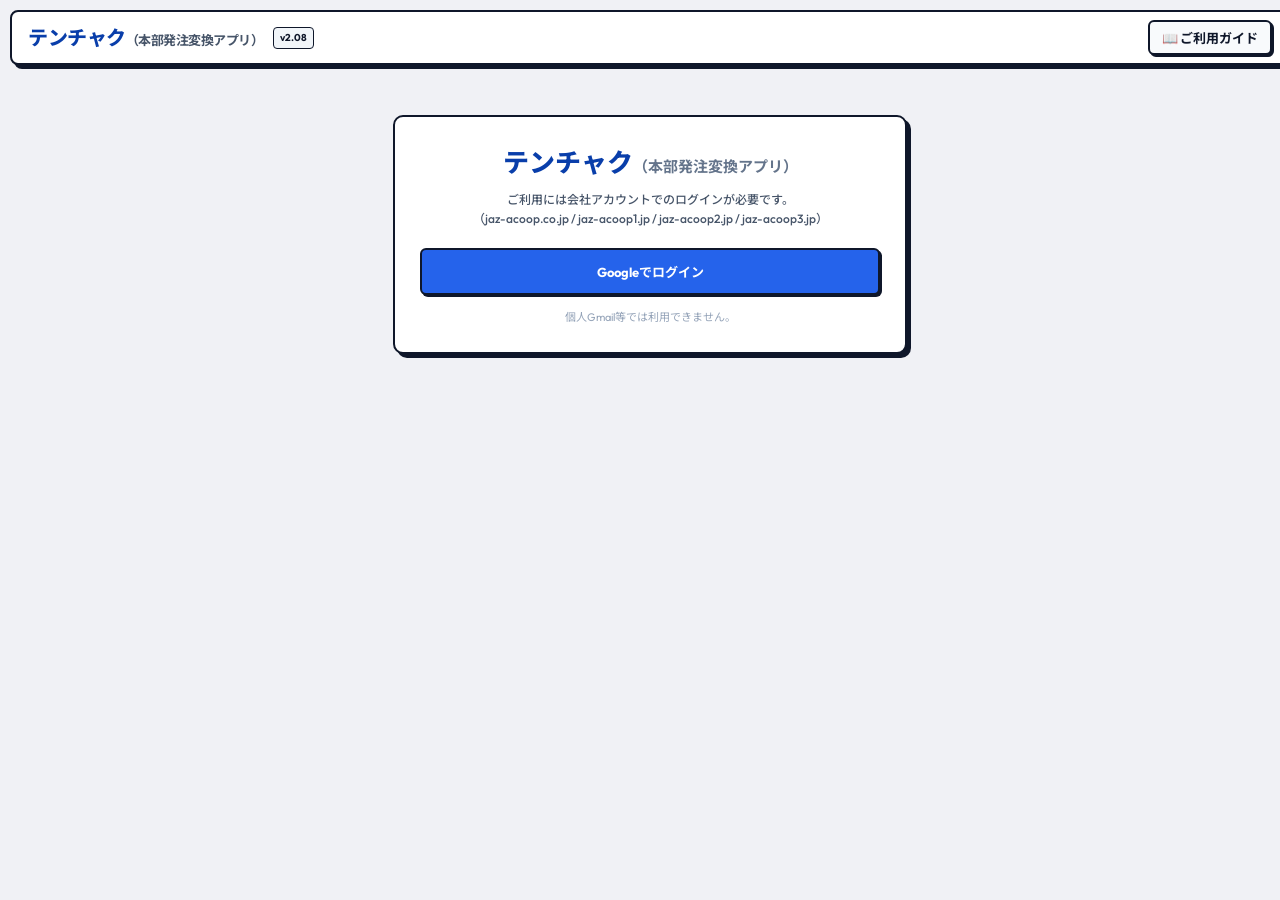
==== commit a6dbc693: "feat: アプリ名を「テンチャ」→「テンチャク」に改称（配信用） Co-Authored-By: Claude Sonnet 5 <noreply@anthropic.com>" ====
--- a/index.html
+++ b/index.html
@@ -3,7 +3,7 @@
 <head>
   <base target="_top">
   <meta charset="utf-8">
-  <title>テンチャ（本部発注変換アプリ）</title>
+  <title>テンチャク（本部発注変換アプリ）</title>
   <!-- Google Fonts (Outfit & Noto Sans JP) -->
   <link rel="preconnect" href="https://fonts.googleapis.com">
   <link rel="preconnect" href="https://fonts.gstatic.com" crossorigin>
@@ -734,7 +734,7 @@
     <!-- Header -->
     <header>
       <div class="brand">
-        <div class="brand-logo">テンチャ<span style="font-size:13px; font-weight:700; color:var(--text-muted);">（本部発注変換アプリ）</span></div>
+        <div class="brand-logo">テンチャク<span style="font-size:13px; font-weight:700; color:var(--text-muted);">（本部発注変換アプリ）</span></div>
         <div class="system-badge" id="versionBadge">v2.08</div>
       </div>
       <div class="nav-actions">
@@ -751,7 +751,7 @@
     <!-- Screen 0: Google 4ドメイン認証 -->
     <div class="panel active" id="authPanel">
       <div class="login-box">
-        <div class="login-logo">テンチャ<span style="font-size:15px; font-weight:700; color:#64748b;">（本部発注変換アプリ）</span></div>
+        <div class="login-logo">テンチャク<span style="font-size:15px; font-weight:700; color:#64748b;">（本部発注変換アプリ）</span></div>
         <div class="login-subtitle">ご利用には会社アカウントでのログインが必要です。<br>（jaz-acoop.co.jp / jaz-acoop1.jp / jaz-acoop2.jp / jaz-acoop3.jp）</div>
 
         <button class="btn btn-primary" id="googleLoginBtn" style="width: 100%; justify-content: center; padding: 12px;" onclick="startGoogleLogin()">
@@ -766,7 +766,7 @@
     <!-- Screen 1: Login View (店舗選択) -->
     <div class="panel" id="loginPanel">
       <div class="login-box">
-        <div class="login-logo">テンチャ<span style="font-size:15px; font-weight:700; color:#64748b;">（本部発注変換アプリ）</span></div>
+        <div class="login-logo">テンチャク<span style="font-size:15px; font-weight:700; color:#64748b;">（本部発注変換アプリ）</span></div>
         <div class="login-subtitle">仕入先ごとの本部発注書を、店舗別・日付別のわかりやすい一覧に切り替えて確認できます。ご自身の店舗を選んで接続してください。</div>
 
         <div class="form-group">
@@ -886,7 +886,6 @@
         <div style="display: flex; gap: 12px; justify-content: flex-end; margin-top: 25px; flex-wrap: wrap;">
           <button class="btn btn-danger" onclick="runClearDatabase()" style="margin-right: auto;">⚠️ DB全初期化</button>
           <button class="btn btn-secondary" onclick="runInspectStructure()" title="選択した元ファイルの見出し構造を生ダンプします（決め打ち修正の前に原本を確認するための診断）">🔬 見出し構造を診断</button>
-          <button class="btn btn-secondary" onclick="showDashboard()">ダッシュボードに戻る</button>
           <button class="btn btn-primary" onclick="runImport()">発注データを同期</button>
         </div>
 
@@ -947,7 +946,7 @@
   <!-- Modal: ご利用ガイド（入れ物のみ。本文はGASのGuide.htmlから認証付きで取得して差し込む） -->
   <div class="modal" id="guideModal">
     <div class="modal-content" style="width: 780px; max-width: 94vw;">
-      <div class="modal-header">📖 ご利用ガイド（テンチャ）</div>
+      <div class="modal-header">📖 ご利用ガイド（テンチャク）</div>
       <div class="modal-body" id="guideBody" style="max-height: 70vh; overflow-y: auto; font-size: 13px; line-height: 1.7;">
         <p style="color:#64748b;">ご利用ガイドを読み込んでいます…</p>
       </div>
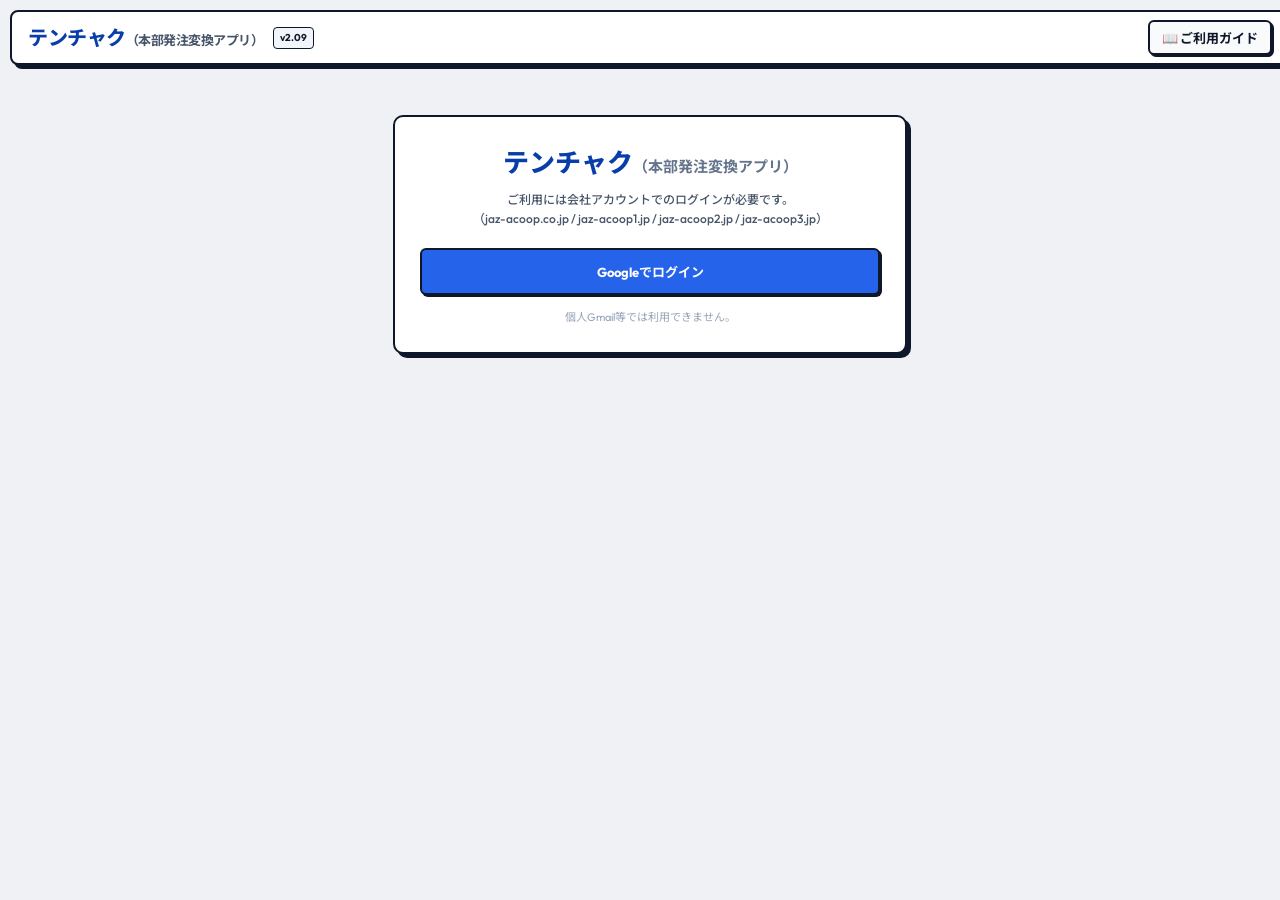
==== commit a2875845: "feat: スプシ書き出しをExcel保存に置き換え（v2.09・配信用） 店舗アカウントが本部ドライブの許可申請になる・全員公開の表を作る 旧スプシ書き出しをやめ、画面の中で .xlsx を作って保" ====
--- a/index.html
+++ b/index.html
@@ -735,7 +735,7 @@
     <header>
       <div class="brand">
         <div class="brand-logo">テンチャク<span style="font-size:13px; font-weight:700; color:var(--text-muted);">（本部発注変換アプリ）</span></div>
-        <div class="system-badge" id="versionBadge">v2.08</div>
+        <div class="system-badge" id="versionBadge">v2.09</div>
       </div>
       <div class="nav-actions">
         <span id="userEmailDisplay" title="接続中のアカウント" style="font-size: 11px; color: #475569; margin-right: 10px; display: none;"></span>
@@ -832,7 +832,7 @@
           <div class="filter-actions">
             <button class="btn btn-secondary" id="alertsBtn" onclick="openAlertsModal()">🔔 アラート</button>
             <button class="btn btn-secondary" id="favoritesBtn" onclick="openFavoritesModal()">🌟 よく見る商品</button>
-            <button class="btn btn-primary" onclick="exportToSpreadsheet()">📊 スプシ書き出し</button>
+            <button class="btn btn-primary" onclick="exportToExcel()">📊 Excel保存</button>
           </div>
         </div>
         
@@ -985,7 +985,7 @@
       // acoop-ai.github.io はスマレコと同一オリジンのため、実績のある同じ Client ID を共用する
       GOOGLE_CLIENT_ID: '1072945615483-74jadmaet56chvhkfh2cpt4ae9dvh140.apps.googleusercontent.com',
       ALLOWED_DOMAINS: ['jaz-acoop.co.jp', 'jaz-acoop1.jp', 'jaz-acoop2.jp', 'jaz-acoop3.jp'],
-      APP_VERSION: '2.08'
+      APP_VERSION: '2.09'
     };
 
     // ===== GIS OAuth2 トークン管理 =====
@@ -2117,30 +2117,226 @@
     }
 
     /**
-     * Googleスプレッドシートへのエクスポート
-     */
-    async function exportToSpreadsheet() {
-      showLoading("スプレッドシートを生成中...");
-      var dept = document.getElementById("deptSelect").value;
-
+     * 表示中の表を Excel ファイル（.xlsx）にして、その場で保存する。
+     * 以前は本部のドライブにスプレッドシートを作り「リンクを知っている全員」で公開して開いていた。
+     * 店舗アカウントは許可申請の画面になり、会社の設定次第では URL だけで誰でも見られた。
+     * 表の中身は画面が既に持っているので、ブラウザの中でファイルにする（ドライブには何も作らない）。
+     */
+    function exportToExcel() {
+      if (!dateHeaders.length || !productHeaders.length) {
+        showToast("保存する発注データがありません", "warning");
+        return;
+      }
+      var dept = document.getElementById("deptSelect").value || "惣菜";
+      var d = new Date();
+      var ymd = d.getFullYear() + ("0" + (d.getMonth() + 1)).slice(-2) + ("0" + d.getDate()).slice(-2);
+      var fileName = (dept + "部門_店舗別発注確認書_" + currentStoreName + "_" + ymd).replace(/[\\\/:*?"<>|]/g, "_") + ".xlsx";
       try {
-        var res = await callGAS('exportToGoogleSheets', {
-          storeCode: currentStoreCode,
-          department: dept,
-          dateHeaders: dateHeaders,
-          productHeaders: productHeaders,
-          gridMatrix: gridMatrix,
-          storeName: currentStoreName
+        var blob = buildOrderXlsx_(dateHeaders, productHeaders, gridMatrix);
+        var a = document.createElement("a");
+        a.href = URL.createObjectURL(blob);
+        a.download = fileName;
+        document.body.appendChild(a);
+        a.click();
+        a.remove();
+        setTimeout(function() { URL.revokeObjectURL(a.href); }, 60000);
+        showToast("Excelファイルを保存しました（ダウンロードに入ります）", "success");
+      } catch (err) {
+        showToast("Excelファイルを作れませんでした: " + err.message, "error");
+        return;
+      }
+      // 利用の記録だけサーバーへ送る（失敗しても保存には影響させない）
+      callGAS('logExport', { storeCode: currentStoreCode, department: dept }).catch(function() {});
+    }
+
+    /**
+     * 発注の表を .xlsx（Excel の形式）にする。外部の部品は使わない。
+     * 見た目は旧スプシ書き出しと同じ: 見出し紺・合計行グレー・罫線・原価は円表示・1行目とA列を固定。
+     */
+    function buildOrderXlsx_(dates, products, matrix) {
+      function esc(s) {
+        return String(s == null ? "" : s)
+          .replace(/[\u0000-\u0008\u000B\u000C\u000E-\u001F]/g, "")
+          .replace(/&/g, "&amp;").replace(/</g, "&lt;").replace(/>/g, "&gt;").replace(/"/g, "&quot;");
+      }
+      function colName(i) {  // 0 → A, 26 → AA
+        var s = "", n = i + 1;
+        while (n > 0) { var m = (n - 1) % 26; s = String.fromCharCode(65 + m) + s; n = Math.floor((n - 1) / 26); }
+        return s;
+      }
+      function textCell(ref, v, st) {
+        return '<c r="' + ref + '" s="' + st + '" t="inlineStr"><is><t xml:space="preserve">' + esc(v) + '</t></is></c>';
+      }
+      function numCell(ref, v, st) {  // 0 は旧版と同じく空欄（罫線は残す）
+        return v > 0 ? '<c r="' + ref + '" s="' + st + '"><v>' + v + '</v></c>' : '<c r="' + ref + '" s="' + st + '"/>';
+      }
+      function textWidth(s) {  // 全角は2・半角は1で数える（列幅の目安）
+        var w = 0;
+        for (var i = 0; i < s.length; i++) w += s.charCodeAt(i) > 0xFF ? 2 : 1;
+        return w;
+      }
+
+      // 列幅と見出しの高さ（旧版: 列幅を中身に合わせ、100〜250px に収める）
+      var cols = ['<col min="1" max="1" width="14" customWidth="1"/>'];
+      var headerLines = 2;
+      products.forEach(function(p, c) {
+        var nameW = textWidth(String(p.name || "")), specW = textWidth("(" + (p.specs || "") + ")");
+        var width = Math.min(35, Math.max(14, Math.max(nameW, specW) + 2));
+        var lines = Math.ceil(nameW / (width - 1)) + Math.ceil(specW / (width - 1));
+        headerLines = Math.max(headerLines, lines);
+        cols.push('<col min="' + (c + 2) + '" max="' + (c + 2) + '" width="' + width + '" customWidth="1"/>');
+      });
+      var lastCol = products.length + 2;
+      cols.push('<col min="' + lastCol + '" max="' + lastCol + '" width="18" customWidth="1"/>');
+
+      // 表の中身（旧 exportToGoogleSheets と同じ計算）
+      var rows = [];
+      var head = [textCell("A1", "お届け日", 1)];
+      products.forEach(function(p, c) {
+        head.push(textCell(colName(c + 1) + "1", (p.name || "") + "\n(" + (p.specs || "") + ")", 1));
+      });
+      head.push(textCell(colName(products.length + 1) + "1", "日別合計(原価額)", 1));
+      rows.push('<row r="1" ht="' + (headerLines * 18.75 + 4) + '" customHeight="1">' + head.join("") + '</row>');
+
+      var sums = products.map(function() { return 0; });
+      var overallCost = 0;
+      dates.forEach(function(date, r) {
+        var rn = r + 2, cells = [textCell("A" + rn, date, 2)], dailyCost = 0;
+        products.forEach(function(p, c) {
+          var qty = Number(matrix[r][c]) || 0;
+          cells.push(numCell(colName(c + 1) + rn, qty, 3));
+          if (qty > 0) { dailyCost += qty * (p.cost || 0); sums[c] += qty; }
         });
-        hideLoading();
-        showToast("スプシの書き出しに成功しました！", "success");
-        if (res.url) {
-          window.open(res.url, "_blank");
-        }
-      } catch (err) {
-        hideLoading();
-        showToast("エクスポートに失敗しました: " + err.message, "error");
-      }
+        cells.push(numCell(colName(products.length + 1) + rn, dailyCost, 4));
+        rows.push('<row r="' + rn + '">' + cells.join("") + '</row>');
+      });
+      var tn = dates.length + 2, total = [textCell("A" + tn, "期間合計", 5)];
+      products.forEach(function(p, c) {
+        total.push(numCell(colName(c + 1) + tn, sums[c], 6));
+        overallCost += sums[c] * (p.cost || 0);
+      });
+      total.push(numCell(colName(products.length + 1) + tn, overallCost, 7));
+      rows.push('<row r="' + tn + '">' + total.join("") + '</row>');
+
+      var NS = 'xmlns="http://schemas.openxmlformats.org/spreadsheetml/2006/main"';
+      var NS_R = 'xmlns:r="http://schemas.openxmlformats.org/officeDocument/2006/relationships"';
+      var XML = '<?xml version="1.0" encoding="UTF-8" standalone="yes"?>\n';
+      var FONT = '<name val="游ゴシック"/><family val="3"/><charset val="128"/>';
+      var BORDER = '<color rgb="FF475569"/>';
+      var files = {
+        "[Content_Types].xml": XML +
+          '<Types xmlns="http://schemas.openxmlformats.org/package/2006/content-types">' +
+          '<Default Extension="rels" ContentType="application/vnd.openxmlformats-package.relationships+xml"/>' +
+          '<Default Extension="xml" ContentType="application/xml"/>' +
+          '<Override PartName="/xl/workbook.xml" ContentType="application/vnd.openxmlformats-officedocument.spreadsheetml.sheet.main+xml"/>' +
+          '<Override PartName="/xl/worksheets/sheet1.xml" ContentType="application/vnd.openxmlformats-officedocument.spreadsheetml.worksheet+xml"/>' +
+          '<Override PartName="/xl/styles.xml" ContentType="application/vnd.openxmlformats-officedocument.spreadsheetml.styles+xml"/>' +
+          '</Types>',
+        "_rels/.rels": XML +
+          '<Relationships xmlns="http://schemas.openxmlformats.org/package/2006/relationships">' +
+          '<Relationship Id="rId1" Type="http://schemas.openxmlformats.org/officeDocument/2006/relationships/officeDocument" Target="xl/workbook.xml"/>' +
+          '</Relationships>',
+        "xl/workbook.xml": XML +
+          '<workbook ' + NS + ' ' + NS_R + '><sheets><sheet name="時系列発注書" sheetId="1" r:id="rId1"/></sheets></workbook>',
+        "xl/_rels/workbook.xml.rels": XML +
+          '<Relationships xmlns="http://schemas.openxmlformats.org/package/2006/relationships">' +
+          '<Relationship Id="rId1" Type="http://schemas.openxmlformats.org/officeDocument/2006/relationships/worksheet" Target="worksheets/sheet1.xml"/>' +
+          '<Relationship Id="rId2" Type="http://schemas.openxmlformats.org/officeDocument/2006/relationships/styles" Target="styles.xml"/>' +
+          '</Relationships>',
+        // 書式の番号: 1見出し 2日付 3数量 4日別原価 5合計の見出し 6合計の数量 7合計の原価
+        "xl/styles.xml": XML +
+          '<styleSheet ' + NS + '>' +
+          '<numFmts count="1"><numFmt numFmtId="164" formatCode="&quot;￥&quot;#,##0"/></numFmts>' +
+          '<fonts count="3">' +
+            '<font><sz val="11"/>' + FONT + '</font>' +
+            '<font><b/><sz val="11"/><color rgb="FFFFFFFF"/>' + FONT + '</font>' +
+            '<font><b/><sz val="11"/>' + FONT + '</font>' +
+          '</fonts>' +
+          '<fills count="4">' +
+            '<fill><patternFill patternType="none"/></fill>' +
+            '<fill><patternFill patternType="gray125"/></fill>' +
+            '<fill><patternFill patternType="solid"><fgColor rgb="FF1E3A8A"/><bgColor indexed="64"/></patternFill></fill>' +
+            '<fill><patternFill patternType="solid"><fgColor rgb="FFCBD5E1"/><bgColor indexed="64"/></patternFill></fill>' +
+          '</fills>' +
+          '<borders count="2">' +
+            '<border><left/><right/><top/><bottom/><diagonal/></border>' +
+            '<border><left style="thin">' + BORDER + '</left><right style="thin">' + BORDER + '</right>' +
+            '<top style="thin">' + BORDER + '</top><bottom style="thin">' + BORDER + '</bottom><diagonal/></border>' +
+          '</borders>' +
+          '<cellStyleXfs count="1"><xf numFmtId="0" fontId="0" fillId="0" borderId="0"/></cellStyleXfs>' +
+          '<cellXfs count="8">' +
+            '<xf numFmtId="0" fontId="0" fillId="0" borderId="0" xfId="0"/>' +
+            '<xf numFmtId="0" fontId="1" fillId="2" borderId="1" xfId="0" applyFont="1" applyFill="1" applyBorder="1" applyAlignment="1"><alignment horizontal="center" vertical="center" wrapText="1"/></xf>' +
+            '<xf numFmtId="0" fontId="0" fillId="0" borderId="1" xfId="0" applyBorder="1" applyAlignment="1"><alignment horizontal="center"/></xf>' +
+            '<xf numFmtId="0" fontId="0" fillId="0" borderId="1" xfId="0" applyBorder="1" applyAlignment="1"><alignment horizontal="right"/></xf>' +
+            '<xf numFmtId="164" fontId="2" fillId="0" borderId="1" xfId="0" applyNumberFormat="1" applyFont="1" applyBorder="1" applyAlignment="1"><alignment horizontal="right"/></xf>' +
+            '<xf numFmtId="0" fontId="2" fillId="3" borderId="1" xfId="0" applyFont="1" applyFill="1" applyBorder="1" applyAlignment="1"><alignment horizontal="center"/></xf>' +
+            '<xf numFmtId="0" fontId="2" fillId="3" borderId="1" xfId="0" applyFont="1" applyFill="1" applyBorder="1" applyAlignment="1"><alignment horizontal="right"/></xf>' +
+            '<xf numFmtId="164" fontId="2" fillId="3" borderId="1" xfId="0" applyNumberFormat="1" applyFont="1" applyFill="1" applyBorder="1" applyAlignment="1"><alignment horizontal="right"/></xf>' +
+          '</cellXfs>' +
+          '<cellStyles count="1"><cellStyle name="標準" xfId="0" builtinId="0"/></cellStyles>' +
+          '</styleSheet>',
+        "xl/worksheets/sheet1.xml": XML +
+          '<worksheet ' + NS + ' ' + NS_R + '>' +
+          '<sheetViews><sheetView workbookViewId="0">' +
+          '<pane xSplit="1" ySplit="1" topLeftCell="B2" activePane="bottomRight" state="frozen"/>' +
+          '<selection pane="topRight"/><selection pane="bottomLeft"/><selection pane="bottomRight" activeCell="B2" sqref="B2"/>' +
+          '</sheetView></sheetViews>' +
+          '<sheetFormatPr defaultRowHeight="18.75"/>' +
+          '<cols>' + cols.join("") + '</cols>' +
+          '<sheetData>' + rows.join("") + '</sheetData>' +
+          '</worksheet>'
+      };
+      return new Blob([zipStored_(files)], { type: "application/vnd.openxmlformats-officedocument.spreadsheetml.sheet" });
+    }
+
+    /** ファイルをまとめて zip にする（圧縮なし。xlsx の入れ物）。 */
+    function zipStored_(files) {
+      var crcTable = zipStored_.crcTable;
+      if (!crcTable) {
+        crcTable = zipStored_.crcTable = [];
+        for (var n = 0; n < 256; n++) {
+          var c = n;
+          for (var k = 0; k < 8; k++) c = (c & 1) ? (0xEDB88320 ^ (c >>> 1)) : (c >>> 1);
+          crcTable[n] = c >>> 0;
+        }
+      }
+      function crc32(bytes) {
+        var c = 0xFFFFFFFF;
+        for (var i = 0; i < bytes.length; i++) c = crcTable[(c ^ bytes[i]) & 0xFF] ^ (c >>> 8);
+        return (c ^ 0xFFFFFFFF) >>> 0;
+      }
+      var now = new Date();
+      var dosTime = (now.getHours() << 11) | (now.getMinutes() << 5) | (now.getSeconds() >> 1);
+      var dosDate = ((now.getFullYear() - 1980) << 9) | ((now.getMonth() + 1) << 5) | now.getDate();
+      var enc = new TextEncoder();
+      var parts = [], central = [], offset = 0;
+      Object.keys(files).forEach(function(name) {
+        var nameBytes = enc.encode(name), data = enc.encode(files[name]), crc = crc32(data);
+        var h = new DataView(new ArrayBuffer(30));
+        h.setUint32(0, 0x04034b50, true); h.setUint16(4, 20, true); h.setUint16(6, 0x0800, true);
+        h.setUint16(8, 0, true); h.setUint16(10, dosTime, true); h.setUint16(12, dosDate, true);
+        h.setUint32(14, crc, true); h.setUint32(18, data.length, true); h.setUint32(22, data.length, true);
+        h.setUint16(26, nameBytes.length, true); h.setUint16(28, 0, true);
+        var cd = new DataView(new ArrayBuffer(46));
+        cd.setUint32(0, 0x02014b50, true); cd.setUint16(4, 20, true); cd.setUint16(6, 20, true);
+        cd.setUint16(8, 0x0800, true); cd.setUint16(10, 0, true); cd.setUint16(12, dosTime, true);
+        cd.setUint16(14, dosDate, true); cd.setUint32(16, crc, true); cd.setUint32(20, data.length, true);
+        cd.setUint32(24, data.length, true); cd.setUint16(28, nameBytes.length, true);
+        cd.setUint32(42, offset, true);
+        parts.push(new Uint8Array(h.buffer), nameBytes, data);
+        central.push(new Uint8Array(cd.buffer), nameBytes);
+        offset += 30 + nameBytes.length + data.length;
+      });
+      var cdSize = central.reduce(function(s, b) { return s + b.length; }, 0);
+      var end = new DataView(new ArrayBuffer(22));
+      var count = Object.keys(files).length;
+      end.setUint32(0, 0x06054b50, true); end.setUint16(8, count, true); end.setUint16(10, count, true);
+      end.setUint32(12, cdSize, true); end.setUint32(16, offset, true);
+      var all = parts.concat(central, [new Uint8Array(end.buffer)]);
+      var out = new Uint8Array(offset + cdSize + 22), pos = 0;
+      all.forEach(function(b) { out.set(b, pos); pos += b.length; });
+      return out;
     }
 
     /**
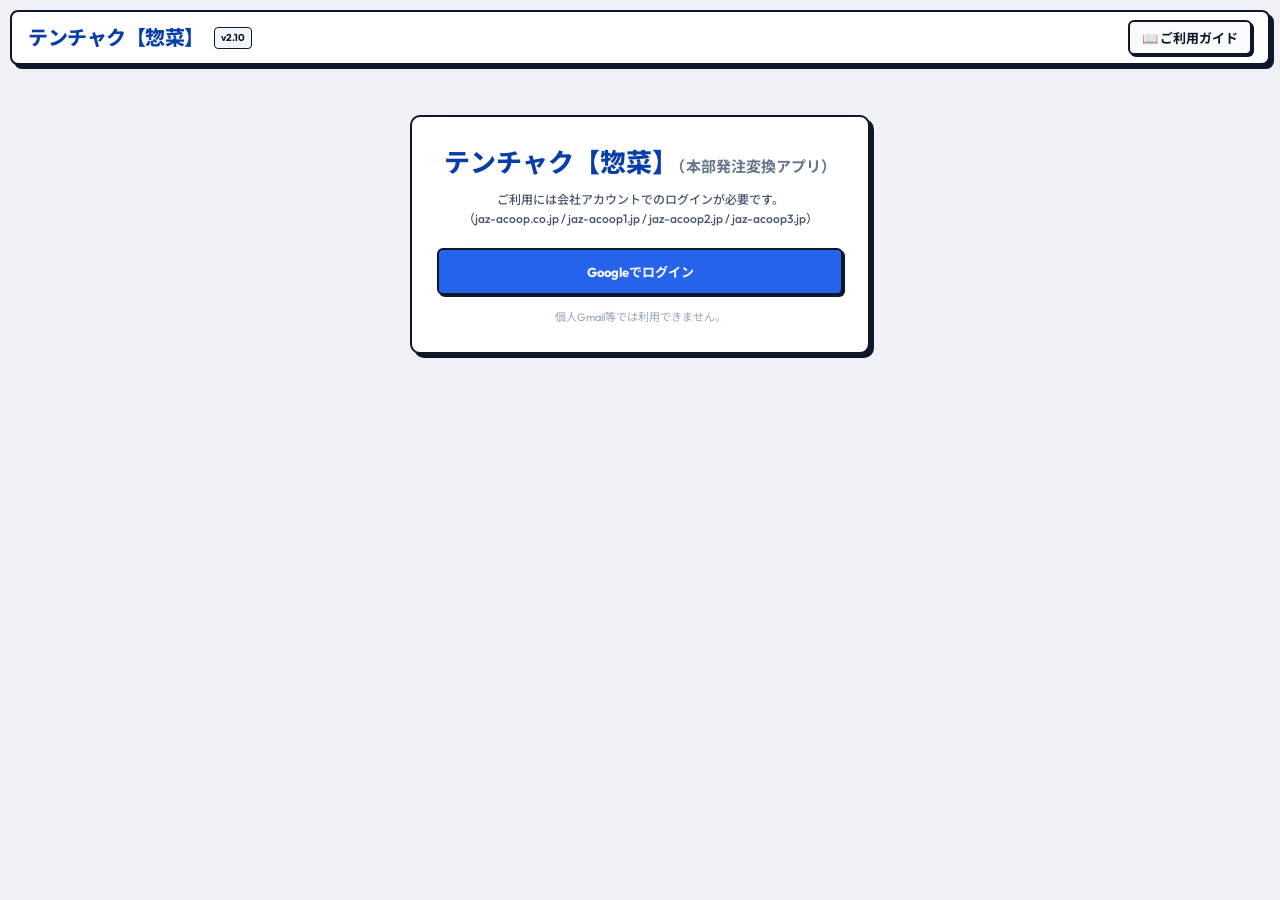
==== commit 39358a9e: "fix: 画面 v2.10（発注の表の中の縦と横のスクロールバーが画面の外に出ていたのを直す・画面の名前をテンチャク【惣菜】に） Co-Authored-By: Claude Opus 5.5 <no" ====
--- a/index.html
+++ b/index.html
@@ -3,7 +3,7 @@
 <head>
   <base target="_top">
   <meta charset="utf-8">
-  <title>テンチャク（本部発注変換アプリ）</title>
+  <title>テンチャク【惣菜】</title>
   <!-- Google Fonts (Outfit & Noto Sans JP) -->
   <link rel="preconnect" href="https://fonts.googleapis.com">
   <link rel="preconnect" href="https://fonts.gstatic.com" crossorigin>
@@ -40,7 +40,9 @@
     }
 
     * {
-      box-spacing: border-box;
+      /* 幅に枠線と内側の余白を含める。2026-11-12 まで box-spacing（打ち間違い）で効いておらず、
+         外枠が画面より 20px 広くなり、発注の表の右端の縦のバーが画面の外に隠れていた */
+      box-sizing: border-box;
       margin: 0;
       padding: 0;
     }
@@ -304,7 +306,34 @@
       box-shadow: var(--shadow-solid);
       overflow: auto;
       width: 100%;
-      max-height: calc(100vh - 160px);
+      /* 下の「画面に収める」が効かない低い画面だけの形: ページを送れば表の枠が画面いっぱいに収まり、下の横のバーまで見える */
+      max-height: calc(100vh - 20px);
+    }
+
+    /* 発注の表の画面は、画面の高さにぴったり収める（2026-11-12）。
+       上の帯と選ぶ帯の実際の高さ（折り返し・文字の大きさで変わる）を引いた残りを表の枠に渡すので、
+       枠の下端と横のバーがいつも画面の中にあり、ページは縦に送らない（送るのは表の枠の中だけ）。
+       画面の切り替え（showPanel）で .fit-screen を付け外しする。 */
+    @media (min-height: 480px) {
+      .app-container.fit-screen {
+        height: 100vh;
+        height: 100dvh;
+      }
+      .app-container.fit-screen > #dashboardPanel.active {
+        flex: 1 1 auto;
+        min-height: 0;
+        display: flex;
+        flex-direction: column;
+      }
+      .app-container.fit-screen .main-workspace {
+        flex: 1 1 auto;
+        min-height: 0;
+      }
+      .app-container.fit-screen .grid-container {
+        flex: 0 1 auto;
+        min-height: 0;
+        max-height: none;
+      }
     }
 
     .grid-table {
@@ -734,8 +763,8 @@
     <!-- Header -->
     <header>
       <div class="brand">
-        <div class="brand-logo">テンチャク<span style="font-size:13px; font-weight:700; color:var(--text-muted);">（本部発注変換アプリ）</span></div>
-        <div class="system-badge" id="versionBadge">v2.09</div>
+        <div class="brand-logo">テンチャク【惣菜】</div>
+        <div class="system-badge" id="versionBadge">v2.10</div>
       </div>
       <div class="nav-actions">
         <span id="userEmailDisplay" title="接続中のアカウント" style="font-size: 11px; color: #475569; margin-right: 10px; display: none;"></span>
@@ -751,7 +780,7 @@
     <!-- Screen 0: Google 4ドメイン認証 -->
     <div class="panel active" id="authPanel">
       <div class="login-box">
-        <div class="login-logo">テンチャク<span style="font-size:15px; font-weight:700; color:#64748b;">（本部発注変換アプリ）</span></div>
+        <div class="login-logo">テンチャク【惣菜】<span style="font-size:15px; font-weight:700; color:#64748b;">（本部発注変換アプリ）</span></div>
         <div class="login-subtitle">ご利用には会社アカウントでのログインが必要です。<br>（jaz-acoop.co.jp / jaz-acoop1.jp / jaz-acoop2.jp / jaz-acoop3.jp）</div>
 
         <button class="btn btn-primary" id="googleLoginBtn" style="width: 100%; justify-content: center; padding: 12px;" onclick="startGoogleLogin()">
@@ -766,7 +795,7 @@
     <!-- Screen 1: Login View (店舗選択) -->
     <div class="panel" id="loginPanel">
       <div class="login-box">
-        <div class="login-logo">テンチャク<span style="font-size:15px; font-weight:700; color:#64748b;">（本部発注変換アプリ）</span></div>
+        <div class="login-logo">テンチャク【惣菜】<span style="font-size:15px; font-weight:700; color:#64748b;">（本部発注変換アプリ）</span></div>
         <div class="login-subtitle">仕入先ごとの本部発注書を、店舗別・日付別のわかりやすい一覧に切り替えて確認できます。ご自身の店舗を選んで接続してください。</div>
 
         <div class="form-group">
@@ -946,7 +975,7 @@
   <!-- Modal: ご利用ガイド（入れ物のみ。本文はGASのGuide.htmlから認証付きで取得して差し込む） -->
   <div class="modal" id="guideModal">
     <div class="modal-content" style="width: 780px; max-width: 94vw;">
-      <div class="modal-header">📖 ご利用ガイド（テンチャク）</div>
+      <div class="modal-header">📖 ご利用ガイド（テンチャク【惣菜】）</div>
       <div class="modal-body" id="guideBody" style="max-height: 70vh; overflow-y: auto; font-size: 13px; line-height: 1.7;">
         <p style="color:#64748b;">ご利用ガイドを読み込んでいます…</p>
       </div>
@@ -985,7 +1014,7 @@
       // acoop-ai.github.io はスマレコと同一オリジンのため、実績のある同じ Client ID を共用する
       GOOGLE_CLIENT_ID: '1072945615483-74jadmaet56chvhkfh2cpt4ae9dvh140.apps.googleusercontent.com',
       ALLOWED_DOMAINS: ['jaz-acoop.co.jp', 'jaz-acoop1.jp', 'jaz-acoop2.jp', 'jaz-acoop3.jp'],
-      APP_VERSION: '2.09'
+      APP_VERSION: '2.10'
     };
 
     // ===== GIS OAuth2 トークン管理 =====
@@ -1387,6 +1416,9 @@
         panel.classList.remove("active");
       });
       document.getElementById(panelId).classList.add("active");
+      // 発注の表の画面だけ、画面の高さに収める（表の枠の中だけを送る・CSS の .fit-screen）
+      var app = document.querySelector(".app-container");
+      if (app) app.classList.toggle("fit-screen", panelId === "dashboardPanel");
     }
 
     function showDashboard() {
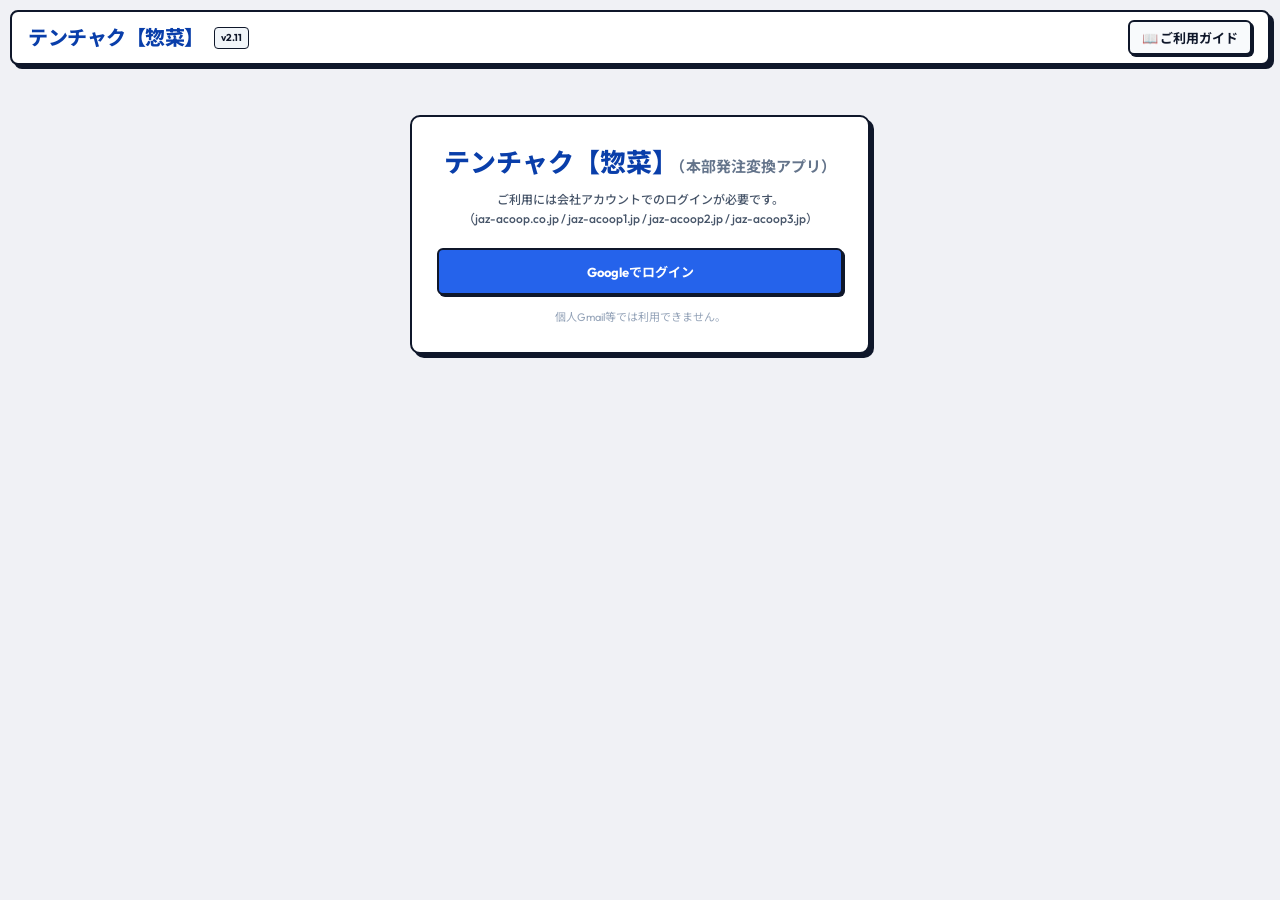
==== commit 40f05f42: "feat: 画面 v2.11（ログインを7日の札に・作業中にログインの画面を出さない／表の吹き出しを1つにして速く／v2.10 の表のスクロールバーの直しも含む） 押す前の公開中: v2.10（記録 " ====
--- a/index.html
+++ b/index.html
@@ -571,6 +571,12 @@
       opacity: 1;
     }
 
+    /* 吹き出しは表に1つ（v2.11）。マスへ動かした直後だけ透明にして、前と同じ 0.15 秒で浮かび上がらせる（:hover より後に置く） */
+    .cell-qty .tooltip.tip-enter {
+      opacity: 0;
+      transition: none;
+    }
+
     .cell-qty .tooltip hr {
       border: 0;
       border-top: 1px solid rgba(255,255,255,0.2);
@@ -764,7 +770,7 @@
     <header>
       <div class="brand">
         <div class="brand-logo">テンチャク【惣菜】</div>
-        <div class="system-badge" id="versionBadge">v2.10</div>
+        <div class="system-badge" id="versionBadge" title="画面 v2.11（窓口の版はログインのあとに出ます）">v2.11</div>
       </div>
       <div class="nav-actions">
         <span id="userEmailDisplay" title="接続中のアカウント" style="font-size: 11px; color: #475569; margin-right: 10px; display: none;"></span>
@@ -812,6 +818,13 @@
         <button class="btn btn-secondary" style="width: 100%; justify-content: center; padding: 10px; margin-top: 10px;" onclick="openGuide()">
           📖 ご利用ガイド
         </button>
+
+        <!-- ログイン中のアカウントと、この端末のログインを消すボタン（v2.11: ログインは7日続くので、共用のパソコンで替えられるように） -->
+        <div id="accountLine" style="display: none; margin-top: 16px; padding-top: 12px; border-top: 1px solid #e2e8f0; text-align: left; font-size: 12px; color: #475569; line-height: 1.6;">
+          ログイン中: <b id="accountEmail" style="color: #0f172a;"></b>
+          <button class="btn btn-secondary" id="signOutBtn" style="display: block; width: 100%; justify-content: center; padding: 8px; margin-top: 8px; font-size: 12px;" onclick="signOut()">別のアカウントでログインし直す（この端末のログインを消す）</button>
+          <span style="display: block; margin-top: 4px; font-size: 11px; color: #64748b;">ログインは7日続きます。共用のパソコンで本部の方が使ったあとは、これを押してください。</span>
+        </div>
 
         <!-- 開発者向け診断（既定は畳む。開かなければ内容は見えず、APIも呼ばない） -->
         <details id="devPanel" style="margin-top: 30px; text-align: left;" ontoggle="onDevPanelToggle_(this)">
@@ -1014,15 +1027,21 @@
       // acoop-ai.github.io はスマレコと同一オリジンのため、実績のある同じ Client ID を共用する
       GOOGLE_CLIENT_ID: '1072945615483-74jadmaet56chvhkfh2cpt4ae9dvh140.apps.googleusercontent.com',
       ALLOWED_DOMAINS: ['jaz-acoop.co.jp', 'jaz-acoop1.jp', 'jaz-acoop2.jp', 'jaz-acoop3.jp'],
-      APP_VERSION: '2.10'
+      APP_VERSION: '2.11'
     };
 
-    // ===== GIS OAuth2 トークン管理 =====
-    var currentAccessToken = null;
-    var accessTokenExpiry = 0;      // unix ms
+    // ===== ログインの札（v2.11: アプリの7日の札・スマレコ／テンチャク【畜産】と同じ型） =====
+    //   Google の札（約1時間）は、ログインの最初の1回だけ窓口（startSession）へ渡して捨てる（端末に残さない）。
+    //   それからは、窓口が署名した7日の札だけを送る。1時間ごとの更新・無音の更新はしない（ログインの画面が出るのは7日に1回）。
+    //   サインアウト（別のアカウントに替える）は、この端末の札を捨てるだけ（Google の許可は取り消さない＝ほかの端末・同じログイン設定のほかのアプリを落とさない）。
+    //   だれか・本部か・管理者かは、毎回窓口が札から決める（画面の札の中身は信じない）。
+    var SESSION_STORE_KEY = 'honbu_hatchu_session_v1';
+    var OLD_TOKEN_STORE_KEY = 'honbu_hatchu_oauth_token_v1';   // v2.10 までの Google の札。v2.11 では使わない（開いたときに消す）
+    var SESSION_MSG = 'ログインの期限が切れました。もう一度ログインしてください。';   // 切れたときの言い方は1つ（窓口も同じ文）
+    var appSession = null;          // { t: 札, e: 期限（unix ms） }
     var oauthTokenClient = null;
-    var tokenRefreshTimer = null;
-    var TOKEN_STORE_KEY = 'honbu_hatchu_oauth_token_v1';
+    var googleTokenJob_ = null;     // いま返事を待っている Google のログイン（1つだけ）
+    var loginAttempt_ = 0;
 
     // 現在編集中のメモ対象
     var activeMemoCell = {
@@ -1038,170 +1057,247 @@
     var clickedProductSort = null;
 
     // ============================================================
-    // 認証（GIS OAuth2 アクセストークン方式・スマレコと同一）
-    //   - トークンは localStorage に保存し、期限内なら再ログイン無しで復帰
-    //   - 期限5分前にサイレント自動更新
-    //   - サーバー(GAS)側でも毎APIコールでトークンを検証（ハードな関所）
+    // ログイン（v2.11: アプリの7日の札）
+    //   - 最初の1回だけ Google の窓で本人を確かめ、Google の札を窓口へ渡してアプリの札（7日）に替える
+    //   - アプリの札は localStorage に置く。期限内なら、開き直してもログインの画面は出ない
+    //   - 切れたら（7日・世代番号で止めた）ログインの画面を1回だけ出す（お知らせは1つ・ほかの失敗の知らせは重ねない）
     // ============================================================
-    function persistAccessToken_() {
+    /** 端末の札を読む。expired＝前の札があったが期限が切れていた（開いたときに1回だけ知らせる） */
+    function readSession_() {
       try {
-        if (!currentAccessToken || !accessTokenExpiry) return;
-        localStorage.setItem(TOKEN_STORE_KEY, JSON.stringify({ t: currentAccessToken, e: accessTokenExpiry }));
+        var o = JSON.parse(localStorage.getItem(SESSION_STORE_KEY) || 'null');
+        if (!o || typeof o.t !== 'string' || !o.t || !Number(o.e)) return { session: null, expired: false };
+        if (Date.now() > Number(o.e) - 60 * 1000) return { session: null, expired: true };   // 切れる1分前から切れた扱い
+        return { session: { t: o.t, e: Number(o.e) }, expired: false };
+      } catch (_) { return { session: null, expired: false }; }
+    }
+    function saveSession_(s) {
+      appSession = s;
+      try { localStorage.setItem(SESSION_STORE_KEY, JSON.stringify(s)); } catch (_) {}
+    }
+    /** 端末の札を捨てる。onlyToken を渡したときは、端末の札がその札のときだけ捨てる（別のタブで入り直した新しい札を、古いタブが消さない） */
+    function clearSession_(onlyToken) {
+      appSession = null;
+      try {
+        if (onlyToken) {
+          var o = JSON.parse(localStorage.getItem(SESSION_STORE_KEY) || 'null');
+          if (o && o.t && o.t !== onlyToken && Date.now() < Number(o.e) - 60 * 1000) { appSession = { t: o.t, e: Number(o.e) }; return; }
+        }
+        localStorage.removeItem(SESSION_STORE_KEY);
       } catch (_) {}
     }
-
-    function restoreAccessToken_() {
-      try {
-        var raw = localStorage.getItem(TOKEN_STORE_KEY);
-        if (!raw) return false;
-        var o = JSON.parse(raw);
-        if (!o || !o.t || !o.e || Date.now() > o.e - 60 * 1000) return false;
-        currentAccessToken = o.t;
-        accessTokenExpiry = o.e;
-        scheduleAccessTokenRefresh_(Math.floor((o.e - Date.now()) / 1000) + 30);
-        return true;
-      } catch (_) { return false; }
-    }
-
-    function clearStoredToken_() {
-      try { localStorage.removeItem(TOKEN_STORE_KEY); } catch (_) {}
-    }
+    // 別のタブで、入り直した・サインアウトした: このタブの札も合わせる（サインアウトした札を、開いたままのタブが持ち続けない）
+    window.addEventListener('storage', function (e) {
+      if (e.key !== SESSION_STORE_KEY && e.key !== null) return;
+      appSession = readSession_().session;
+    });
 
     function ensureOAuthTokenClient_() {
       if (oauthTokenClient) return;
       if (!(window.google && google.accounts && google.accounts.oauth2)) {
         throw new Error('Google Identity Services がロードされていません。回線を確認して再読み込みしてください。');
       }
+      // callback と error_callback は1度だけ渡し、いま待っているログイン（1つだけ）へ回す
       oauthTokenClient = google.accounts.oauth2.initTokenClient({
         client_id: CONFIG.GOOGLE_CLIENT_ID,
         scope: 'openid email profile',
-        callback: function () {}  // requestAccessTokenOnce_ で都度上書き
+        prompt: 'select_account',   // ログインは7日に1回。そのときはアカウントの選択を必ず出す（共用のパソコンで、前の人のアカウントのまま入らない）
+        callback: function (resp) { if (googleTokenJob_) googleTokenJob_.onResponse(resp); },
+        error_callback: function (err) { if (googleTokenJob_) googleTokenJob_.onError(err); }
       });
     }
 
-    function requestAccessTokenOnce_(opts) {
+    /** Google の窓でログインして、Google の札を受け取る（押したときだけ。無音の更新はしない） */
+    function requestGoogleToken_(onClosed) {
       return new Promise(function (resolve, reject) {
         try { ensureOAuthTokenClient_(); } catch (e) { return reject(e); }
-        var isSilent = !!(opts && opts.silent);
-        var settled = false;
-        var guard = null;
-        if (isSilent) {
-          guard = setTimeout(function () {
-            if (settled) return;
-            settled = true;
-            reject(new Error('サイレント再認証がタイムアウトしました'));
-          }, 10000);
-        }
-        oauthTokenClient.callback = function (resp) {
-          if (settled) return;
-          settled = true;
-          if (guard) clearTimeout(guard);
-          if (!resp) return reject(new Error('empty oauth2 response'));
-          if (resp.error) return reject(new Error(resp.error_description || resp.error));
-          if (!resp.access_token) return reject(new Error('no access_token'));
-          currentAccessToken = resp.access_token;
-          var expiresIn = Number(resp.expires_in) || 3600;
-          accessTokenExpiry = Date.now() + (expiresIn - 30) * 1000;
-          persistAccessToken_();
-          scheduleAccessTokenRefresh_(expiresIn);
-          resolve(resp);
+        if (googleTokenJob_) googleTokenJob_.cancel();   // 押し直した: 前の待ちは取り下げる
+        var job = {
+          onResponse: function (resp) {
+            if (googleTokenJob_ !== job) return;
+            googleTokenJob_ = null;
+            if (!resp || resp.error || !resp.access_token) return reject(new Error((resp && (resp.error_description || resp.error)) || 'ログインを続けられませんでした。もう一度押してください。'));
+            resolve(resp.access_token);
+          },
+          onError: function (err) {
+            if (googleTokenJob_ !== job) return;
+            var type = (err && err.type) || '';
+            if (type === 'popup_closed') { if (onClosed) onClosed(); return; }   // 後から返事が届く端末があるので、待ちは残す
+            googleTokenJob_ = null;
+            reject(new Error(type === 'popup_failed_to_open'
+              ? 'ログインの窓を開けませんでした。ブラウザのポップアップを許可してから、もう一度押してください。'
+              : 'ログインを続けられませんでした。もう一度押してください。'));
+          },
+          cancel: function () {
+            if (googleTokenJob_ === job) googleTokenJob_ = null;
+            var e = new Error('cancelled'); e.cancelled = true; reject(e);
+          }
         };
-        try {
-          var req = {};
-          if (isSilent) req.prompt = '';
-          oauthTokenClient.requestAccessToken(req);
-        } catch (e) {
-          if (settled) return;
-          settled = true;
-          if (guard) clearTimeout(guard);
-          reject(e);
-        }
+        googleTokenJob_ = job;
+        try { oauthTokenClient.requestAccessToken(); }
+        catch (e) { googleTokenJob_ = null; reject(e); }
       });
     }
 
-    function scheduleAccessTokenRefresh_(expiresInSec) {
-      if (tokenRefreshTimer) clearTimeout(tokenRefreshTimer);
-      var refreshAfter = Math.min(Math.max((expiresInSec - 5 * 60) * 1000, 5000), 55 * 60 * 1000);
-      tokenRefreshTimer = setTimeout(function () {
-        requestAccessTokenOnce_({ silent: true }).catch(function (e) {
-          console.warn('token refresh failed:', e);
-        });
-      }, refreshAfter);
-    }
-
-    function fetchUserInfo_() {
-      return fetch('https://www.googleapis.com/oauth2/v3/userinfo', {
-        headers: { Authorization: 'Bearer ' + currentAccessToken }
-      }).then(function (res) {
-        if (!res.ok) throw new Error('userinfo HTTP ' + res.status);
-        return res.json();
-      });
-    }
-
-    function showAuthError_(msg) {
+    /** ログインの画面の知らせ。kind='info' は灰青（期限切れ・案内）、ほかは赤（失敗） */
+    function showAuthError_(msg, kind) {
       var el = document.getElementById('authError');
       if (!el) return;
-      if (msg) { el.textContent = msg; el.style.display = 'block'; }
-      else { el.style.display = 'none'; }
+      if (!msg) { el.style.display = 'none'; el.textContent = ''; return; }
+      el.textContent = msg;
+      var info = kind === 'info';
+      el.style.color = info ? '#1e3a8a' : '#b91c1c';
+      el.style.background = info ? '#eff6ff' : '#fef2f2';
+      el.style.borderColor = info ? '#3b82f6' : '#dc2626';
+      el.style.display = 'block';
     }
 
     async function startGoogleLogin() {
       var btn = document.getElementById('googleLoginBtn');
+      var my = ++loginAttempt_;
+      var setBtn = function (on, label) { if (btn && my === loginAttempt_) { btn.disabled = !on; btn.textContent = label; } };
+      showAuthError_('');
+      setBtn(false, 'ログインの窓を開いています…');
+      // 窓が出ないまま待たせない: 20秒でボタンを戻す（待ちは残す＝後から返事が届けばそのまま入る）
+      var slow = setTimeout(function () { setBtn(true, 'Googleでログイン'); if (my === loginAttempt_) showAuthError_('ログインの窓が出ないときは、もう一度押してください。', 'info'); }, 20000);
+      var accessToken = '';
       try {
-        if (btn) btn.disabled = true;
-        showAuthError_('');
-        await requestAccessTokenOnce_({});
-        var info = await fetchUserInfo_();
-        var email = String(info.email || '').toLowerCase();
-        var domain = email.split('@')[1] || '';
-        if (CONFIG.ALLOWED_DOMAINS.indexOf(domain) === -1) {
-          currentAccessToken = null; accessTokenExpiry = 0; clearStoredToken_();
-          showAuthError_('このアカウント（' + email + '）では利用できません。会社アカウント（jaz-acoop系4ドメイン）でログインし直してください。');
-          return;
-        }
-        await onAuthed_(email);
+        accessToken = await requestGoogleToken_(function () {
+          clearTimeout(slow); setBtn(true, 'Googleでログイン');
+          if (my === loginAttempt_) showAuthError_('ログインの窓が閉じられました。もう一度「Googleでログイン」を押してください。', 'info');
+        });
       } catch (e) {
+        clearTimeout(slow);
+        if (e && e.cancelled) return;   // 押し直した（新しいほうが進んでいる）
+        setBtn(true, 'Googleでログイン');
         showAuthError_('ログインに失敗しました: ' + ((e && e.message) || e));
+        return;
+      }
+      clearTimeout(slow);
+      if (my !== loginAttempt_) return;
+      setBtn(false, '確かめています…');
+      showAuthError_('');
+      showLoading('ログインしています…');
+      try {
+        // Google の札を窓口へ渡して、アプリの札と店の一覧を1回の往復で受け取る。Google の札はここで捨てる（端末に残さない）
+        var r = await callGAS('startSession', { accessToken: accessToken }, { public: true });
+        accessToken = '';
+        saveSession_({ t: String(r.session || ''), e: Number(r.expiresAt) || (Date.now() + 7 * 86400000) });
+        hideLoading();
+        await onAuthed_(r);
+      } catch (e) {
+        accessToken = '';
+        hideLoading();
+        var msg = (e && e.message) || String(e);
+        if (/不明なアクション/.test(msg)) msg = 'ログインの窓口（GAS）が、まだ新しい版になっていません（E-GAS-OLD）。管理担当へ連絡してください。';
+        else if (!(e && e.fromServer)) msg = 'ログインに失敗しました: ' + msg;
+        showAuthError_(msg);
       } finally {
-        if (btn) btn.disabled = false;
-      }
-    }
-
-    async function onAuthed_(email) {
-      currentUserEmail = email;
+        setBtn(true, 'Googleでログイン');
+      }
+    }
+
+    /** 札が通った（ログインした・開き直した）: アカウント・本部か・店の一覧を当てる。使っている途中で切れて入り直したときは、見ていた店の表へ戻す */
+    async function onAuthed_(info) {
+      info = info || {};
+      currentUserEmail = String(info.email || '').toLowerCase();
       var disp = document.getElementById('userEmailDisplay');
-      if (disp) { disp.textContent = '👤 ' + email; disp.style.display = 'inline'; }
-      showPanel('loginPanel');
-      // セッション開始をサーバーに記録し、本部(HQ)判定を受け取って管理UIの表示を制御する。
-      callGAS('login').then(function (r) {
-        if (r && r.version) console.log('API version:', r.version);
-        applyHQPermission_(!!(r && r.isHQ));
-      }).catch(function (e) { console.warn('login log failed:', e); applyHQPermission_(false); });
-      loadInitialData_();
-    }
-
-    // 本部(jaz-acoop.co.jp)＋本部相当として登録された個人以外は「管理者同期(取込)」ボタンを隠す
+      if (disp) { disp.textContent = '👤 ' + currentUserEmail; disp.style.display = 'inline'; }
+      var acct = document.getElementById('accountLine');
+      var acctEmail = document.getElementById('accountEmail');
+      if (acctEmail) acctEmail.textContent = currentUserEmail;
+      if (acct) acct.style.display = currentUserEmail ? 'block' : 'none';
+      noteServerBuild_(info.build);
+      applyHQPermission_(!!info.isHQ);
+      if (info.stores && typeof info.stores === 'object') applyStores_(info.stores);
+      else await loadInitialData_();
+      if (currentStoreCode && appSession) {
+        enterStore_(currentStoreCode, currentStoreName);
+      } else {
+        showPanel('loginPanel');
+      }
+    }
+
+    // 本部(jaz-acoop.co.jp)＋本部相当として登録された個人以外は「管理者同期(取込)」ボタンを隠す（本当の関所は窓口が毎回）
     function applyHQPermission_(isHQ) {
       window.__isHQ = isHQ;
       var btn = document.getElementById('adminViewBtn');
       if (btn) btn.style.display = isHQ ? 'inline-flex' : 'none';
     }
 
+    /** 左上の版: 画面と窓口（GAS）の2つ。窓口の版は返事から（貼り直せたかを、画面から確かめられる） */
+    function noteServerBuild_(build) {
+      if (!build) return;
+      var full = String(build);
+      var short = full.replace(/^tenchaku-/, '').replace(/-20(\d\d)-(\d\d)-(\d\d)/, '-$2-$3');
+      var b = document.getElementById('versionBadge');
+      if (!b) return;
+      b.textContent = 'v' + CONFIG.APP_VERSION + ' ／ 窓口 ' + short;
+      b.title = '画面 v' + CONFIG.APP_VERSION + ' ／ 窓口 ' + full;
+    }
+
+    /**
+     * 札が切れた・止められた: 端末の札を捨てて、ログインの画面を出す（お知らせはこの1つだけ。呼び出し側は重ねて知らせない）。
+     * 画面の切り替えは、いまの処理が終わってから（直後に開く窓などを、まとめて閉じるため）
+     */
+    var sessionUiTimer_ = null;
+    function sessionExpired_(sentToken) {
+      clearSession_(sentToken);
+      if (!sessionUiTimer_) {
+        sessionUiTimer_ = setTimeout(function () {
+          sessionUiTimer_ = null;
+          hideLoading();
+          closeAllModals_();
+          ['logoutBtn', 'currentStoreDisplay', 'userEmailDisplay', 'accountLine'].forEach(function (id) { var el = document.getElementById(id); if (el) el.style.display = 'none'; });
+          applyHQPermission_(false);
+          showPanel('authPanel');
+          showAuthError_(SESSION_MSG, 'info');
+        }, 0);
+      }
+      var e = new Error(SESSION_MSG); e.sessionExpired = true; return e;
+    }
+    /** HTML の中に入れる文字（商品名・取引先・メモなどは、取込んだ発注書や利用者の書いた文字＝HTML として動かさない） */
+    function esc_(s) {
+      return String(s == null ? '' : s).replace(/[&<>"']/g, function (c) { return { '&': '&amp;', '<': '&lt;', '>': '&gt;', '"': '&quot;', "'": '&#39;' }[c]; });
+    }
+    function closeAllModals_() {
+      ['memoModal', 'alertsModal', 'favoritesModal', 'guideModal'].forEach(function (id) {
+        var m = document.getElementById(id); if (m) m.style.display = 'none';
+      });
+    }
+    /** 失敗の知らせ。札が切れた失敗は、ログインの画面が知らせているので重ねない */
+    function toastError_(prefix, err) {
+      if (err && err.sessionExpired) return;
+      showToast(prefix + ((err && err.message) || err), "error");
+    }
+
+    /** サインアウト（別のアカウントでログインし直す）: この端末の札を捨てるだけ。Google の許可は取り消さない */
+    function signOut() {
+      clearSession_();
+      currentUserEmail = ""; currentStoreCode = ""; currentStoreName = "";
+      clickedDateSort = null; clickedProductSort = null;
+      _guideCache = null; devInfoLoaded_ = false;
+      applyHQPermission_(false);
+      ['userEmailDisplay', 'currentStoreDisplay', 'logoutBtn', 'accountLine'].forEach(function (id) { var el = document.getElementById(id); if (el) el.style.display = 'none'; });
+      showPanel('authPanel');
+      showAuthError_('サインアウトしました（この端末のログインを消しました）。共用のパソコンでは、ブラウザの Google からもログアウトしてください（次の方が Google の画面で、あなたのアカウントを選べないように）。', 'info');
+    }
+
     // ===== GAS API 通信層（fetch版） =====
-    async function callGAS(action, data) {
+    //   opts.public … 札の要らない操作（startSession だけ）
+    async function callGAS(action, data, opts) {
       data = data || {};
-      var noToken = !currentAccessToken;
-      var nearExpiry = accessTokenExpiry && Date.now() > accessTokenExpiry - 60 * 1000;
-      if (noToken || nearExpiry) {
-        try { await requestAccessTokenOnce_({ silent: true }); }
-        catch (e) { console.warn('silent token refresh failed:', e); }
-      }
-      if (!currentAccessToken) {
-        showPanel('authPanel');
-        showAuthError_('セッションの有効期限が切れました。再度ログインしてください。');
-        throw new Error('セッション切れです。再度ログインしてください。');
-      }
-      var payload = Object.assign({ action: action, accessToken: currentAccessToken }, data);
+      var isPublic = !!(opts && opts.public);
+      var payload = Object.assign({ action: action }, data);
+      if (!isPublic) {
+        if (!appSession || Date.now() > appSession.e) {
+          var fresh = readSession_().session;   // 別のタブで入り直していれば、その札で続ける
+          if (fresh) appSession = fresh;
+          else throw sessionExpired_(appSession && appSession.t);
+        }
+        payload.session = appSession.t;
+      }
+      var sent = payload.session || '';
       var res = await fetch(CONFIG.GAS_URL, {
         method: 'POST',
         headers: { 'Content-Type': 'text/plain;charset=UTF-8' },
@@ -1211,30 +1307,46 @@
       if (!res.ok) throw new Error('HTTP ' + res.status);
       var json = await res.json();
       if (json && json.error) {
-        // サーバー側で認証が通らないトークンは端末保存からも破棄（無限再試行を防止）
-        if (String(json.error).indexOf('認証失敗') >= 0) {
-          currentAccessToken = null; accessTokenExpiry = 0; clearStoredToken_();
-        }
-        throw new Error(json.error);
+        // 札を送ったのに「認証失敗」: 窓口が札を知らない（窓口だけ前の版に戻した等）。期限切れと同じに扱う（ログインの画面へ・入り直すと E-GAS-OLD で分かる）
+        var refused = json.code === 'SESSION' || (sent && String(json.error).indexOf('認証失敗') === 0);
+        if (!isPublic && refused) {
+          if (appSession && appSession.t === sent) throw sessionExpired_(sent);
+          // 返事を待つ間に入り直した（送った札と今の札が違う）: 新しい札を消さない・画面も変えない
+          var stale = new Error(json.error); stale.sessionExpired = true; throw stale;
+        }
+        var err = new Error(json.error); err.code = json.code || ''; err.fromServer = true;
+        throw err;
       }
       return json.result;
     }
 
-    // 初期化ロード：保存済みトークンがあればサイレント復帰、無ければ認証画面
+    // 初期化ロード：端末に札があれば、そのまま開く（Google には聞かない）。無ければ（切れていれば）ログインの画面
     window.onload = async function () {
-      if (restoreAccessToken_()) {
+      try { localStorage.removeItem(OLD_TOKEN_STORE_KEY); } catch (_) {}   // v2.10 までの Google の札は使わない・残さない
+      var saved = readSession_();
+      if (saved.session) {
+        appSession = saved.session;
+        showPanel('loginPanel');
+        showLoading("店舗一覧を読み込んでいます...");
         try {
-          var info = await fetchUserInfo_();
-          var email = String(info.email || '').toLowerCase();
-          var domain = email.split('@')[1] || '';
-          if (email && CONFIG.ALLOWED_DOMAINS.indexOf(domain) !== -1) {
-            await onAuthed_(email);
-            return;
+          var r = await callGAS('login', { withStores: true });   // 開いたときの記録・本部か・店の一覧を1回の往復で
+          hideLoading();
+          await onAuthed_(r);
+        } catch (e) {
+          hideLoading();
+          if (!(e && e.sessionExpired)) {
+            // 札は通ったが読めなかった（通信・窓口の一時的な失敗）: 止まったままに見せない。読み直しを案内し、サインアウトも押せるようにする
+            var sel = document.getElementById("storeSelect");
+            if (sel) sel.innerHTML = '<option value="">店舗一覧を読み込めませんでした（画面を読み込み直してください）</option>';
+            var acct = document.getElementById('accountLine'); if (acct) acct.style.display = 'block';
           }
-        } catch (e) { /* 復帰失敗 → 通常ログインへ */ }
-        currentAccessToken = null; accessTokenExpiry = 0; clearStoredToken_();
-      }
+          toastError_("店舗一覧の取得に失敗しました: ", e);
+        }
+        return;
+      }
+      if (saved.expired) clearSession_();
       showPanel('authPanel');
+      if (saved.expired) showAuthError_(SESSION_MSG, 'info');   // 前の札が切れていた: 1回だけ知らせる
     };
 
     // 開発者向け診断パネル：既定は畳む。開いたときだけ getDebugInfo を1回取得する（運用中は見えない）。
@@ -1249,24 +1361,31 @@
         if (c) c.textContent = JSON.stringify(debug, null, 2);
       } catch (e) {
         devInfoLoaded_ = false;
-        if (c) c.textContent = '取得に失敗しました: ' + (e && e.message ? e.message : e);
-      }
-    }
-
-    // 認証後の初期データ読み込み（店舗一覧＋診断情報）
+        if (c) c.textContent = e && e.sessionExpired ? '' : '取得に失敗しました: ' + (e && e.message ? e.message : e);
+      }
+    }
+
+    // 店舗一覧を画面の2つの選択欄に当てる（ログインの返事・開き直したときの返事に入っている）
+    function applyStores_(stores) {
+      allStores = stores || {};
+      fillStoreOptions(document.getElementById("storeSelect"), allStores);
+      fillStoreOptions(document.getElementById("headerStoreSelect"), allStores);
+      // 前回この端末で使った店舗を復元（店舗ごとのUI設定を引き継ぐ第一歩）
+      restoreLastStore_();
+      var hsel = document.getElementById("headerStoreSelect");
+      if (hsel && currentStoreCode) hsel.value = currentStoreCode;
+    }
+
+    // 店舗一覧だけを読み直す（返事に一覧が入っていなかったとき）
     async function loadInitialData_() {
       showLoading("店舗一覧を読み込んでいます...");
       try {
         var stores = await callGAS('getStores');
         hideLoading();
-        allStores = stores || {};
-        fillStoreOptions(document.getElementById("storeSelect"), allStores);
-        fillStoreOptions(document.getElementById("headerStoreSelect"), allStores);
-        // 前回この端末で使った店舗を復元（店舗ごとのUI設定を引き継ぐ第一歩）
-        restoreLastStore_();
+        applyStores_(stores);
       } catch (err) {
         hideLoading();
-        showToast("店舗一覧の取得に失敗しました: " + err.message, "error");
+        toastError_("店舗一覧の取得に失敗しました: ", err);
       }
       // 診断情報は開発者向けパネルを「開いたとき」だけ取得する（onDevPanelToggle_）。既定は畳んで非表示。
     }
@@ -1302,8 +1421,13 @@
         return;
       }
 
+      enterStore_(code, select.options[select.selectedIndex].textContent.split(" : ")[1]);
+    }
+
+    /** 店の発注の表へ入る（店の選択の「接続」・使っている途中でログインし直したとき） */
+    function enterStore_(code, name) {
       currentStoreCode = code;
-      currentStoreName = select.options[select.selectedIndex].textContent.split(" : ")[1];
+      currentStoreName = name || currentStoreName;
       rememberLastStore_(code);
 
       // ダッシュボード上部の店舗切替セレクトを現在の店舗に同期
@@ -1466,7 +1590,7 @@
         });
       } catch (err) {
         hideLoading();
-        showToast("ドライブのファイル検索に失敗しました: " + err.message, "error");
+        toastError_("ドライブのファイル検索に失敗しました: ", err);
       }
     }
 
@@ -1498,7 +1622,7 @@
         buildGrid();
       } catch (err) {
         hideLoading();
-        showToast("データの読み込みに失敗しました: " + err.message, "error");
+        toastError_("データの読み込みに失敗しました: ", err);
       }
     }
 
@@ -1652,11 +1776,12 @@
         list.forEach(function(al) {
           var item = document.createElement("div");
           item.className = "widget-modal-item";
-          item.innerHTML = '<div class="alert-header">⚠️ ' + al.productName + ' (' + al.productCode + ')</div>' +
+          // 取込んだ発注書の文字（商品名・コード・取引先）は esc_ を通す（v2.11・HTML として動かさない。見た目は前と同じ）
+          item.innerHTML = '<div class="alert-header">⚠️ ' + esc_(al.productName) + ' (' + esc_(al.productCode) + ')</div>' +
                            '<div class="alert-body" style="margin-top:6px;">' +
-                           '取引先: <strong>' + al.supplier + '</strong><br>' +
-                           '検出日時: ' + formatDateString(al.maxQtyDate) + ' | 数量: <strong style="color:#b91c1c;">' + al.maxQty + '</strong> (通常平均: ' + al.mean + ')<br>' +
-                           '<span style="color:#d97706; font-weight:700;">※通常の注文量より ' + al.diffPct + '% 増加しています。誤入力がないかご確認ください。</span>' +
+                           '取引先: <strong>' + esc_(al.supplier) + '</strong><br>' +
+                           '検出日時: ' + esc_(formatDateString(al.maxQtyDate)) + ' | 数量: <strong style="color:#b91c1c;">' + esc_(al.maxQty) + '</strong> (通常平均: ' + esc_(al.mean) + ')<br>' +
+                           '<span style="color:#d97706; font-weight:700;">※通常の注文量より ' + esc_(al.diffPct) + '% 増加しています。誤入力がないかご確認ください。</span>' +
                            '</div>';
           listDiv.appendChild(item);
         });
@@ -1697,11 +1822,12 @@
           item.style.justifyContent = "space-between";
           item.style.alignItems = "center";
           
+          // 閲覧の記録（取引先・コード）は画面から送られた文字のまま窓口に残る＝だれでも書ける。esc_ を通す（v2.11・保存型XSS を閉じた。見た目は前と同じ）
           item.innerHTML = '<div>' +
-                           '  <strong>' + (idx+1) + '. ' + prodName + '</strong><br>' +
-                           '  <span style="font-size:11px; color:var(--text-muted);">コード: ' + st.productCode + ' | 取引先: ' + st.supplier + '</span>' +
+                           '  <strong>' + (idx+1) + '. ' + esc_(prodName) + '</strong><br>' +
+                           '  <span style="font-size:11px; color:var(--text-muted);">コード: ' + esc_(st.productCode) + ' | 取引先: ' + esc_(st.supplier) + '</span>' +
                            '</div>' +
-                           '<span class="view-count" style="font-size:12px; padding:3px 10px;">' + st.count + ' 回閲覧</span>';
+                           '<span class="view-count" style="font-size:12px; padding:3px 10px;">' + esc_(st.count) + ' 回閲覧</span>';
           listDiv.appendChild(item);
         });
         body.appendChild(listDiv);
@@ -1726,14 +1852,17 @@
       if (!modal || !body) return;
       modal.style.display = "flex";
       if (_guideCache) { body.innerHTML = _guideCache; return; }
+      // ログインの前（ログインの画面の帯から押した）: 本文は窓口がログインを確かめてから渡すので、先にログインを案内する（「期限が切れました」と出さない）
+      if (!appSession && !readSession_().session) { body.textContent = 'ご利用ガイドは、ログインしてからご覧いただけます。「Googleでログイン」を押してください。'; return; }
       body.innerHTML = '<p style="color:#64748b;">ご利用ガイドを読み込んでいます…</p>';
       try {
         var g = await callGAS('getGuide');
         _guideCache = (g && g.html) || '';
         body.innerHTML = _guideCache;
       } catch (e) {
+        if (e && e.sessionExpired) { body.innerHTML = ''; return; }
         body.innerHTML = '<p style="color:#b91c1c;">ご利用ガイドを取得できませんでした：'
-          + String((e && e.message) || e) + '<br>時間をおいて再度お試しください。</p>';
+          + esc_((e && e.message) || e) + '<br>時間をおいて再度お試しください。</p>';
       }
     }
     function closeGuide() {
@@ -1923,19 +2052,21 @@
         
         var displayName = (isProdSorted ? "👇 " : "") + p.name;
         
-        th.innerHTML = '<div class="product-header-content">' + 
-                       '<span class="product-title" style="cursor: pointer;" title="クリックでこの商品の納品日を上寄せします">' + displayName + '</span>' + 
-                       '<span class="product-specs">' + p.specs + '</span>' +
-                       '<span class="product-cost">￥' + Math.round(p.cost) + '</span>' +
-                       '<button class="pin-btn" onclick="togglePin(\'' + p.code + '\')" title="' + (p.isPinned ? "優先表示解除" : "最優先表示にピン留め") + '">' + pinIcon + '</button>' +
+        // 取込んだ発注書の文字（商品名・規格）は esc_ を通す。ピン留めのボタンは、コードを HTML に埋めずに関数で渡す（v2.11・見た目は前と同じ）
+        th.innerHTML = '<div class="product-header-content">' +
+                       '<span class="product-title" style="cursor: pointer;" title="クリックでこの商品の納品日を上寄せします">' + esc_(displayName) + '</span>' +
+                       '<span class="product-specs">' + esc_(p.specs) + '</span>' +
+                       '<span class="product-cost">￥' + esc_(Math.round(p.cost)) + '</span>' +
+                       '<button class="pin-btn" title="' + (p.isPinned ? "優先表示解除" : "最優先表示にピン留め") + '">' + pinIcon + '</button>' +
                        '</div>';
-        
+
         var titleSpan = th.querySelector(".product-title");
         (function(code, name) {
           titleSpan.onclick = function(e) {
             e.stopPropagation();
             toggleProductSort(code, name);
           };
+          th.querySelector(".pin-btn").onclick = function() { togglePin(code); };
         })(p.code, p.name);
         
         headerTr.appendChild(th);
@@ -1953,7 +2084,7 @@
         var dateTd = document.createElement("td");
         var isDateSorted = clickedDateSort === dateHeaders[r];
         var formattedDate = (isDateSorted ? "👉 " : "") + formatDateString(dateHeaders[r]);
-        dateTd.innerHTML = formattedDate;
+        dateTd.textContent = formattedDate;
         dateTd.style.cursor = "pointer";
         dateTd.title = "クリックでこの日の注文分を左寄せします";
         
@@ -1991,41 +2122,14 @@
             var memoText = memos[memoKey] || "";
             var memoIconHtml = memoText ? '<div class="cell-memo-indicator">📝</div>' : '';
             
-            td.innerHTML = qty + badgeHtml + memoIconHtml;
-            
-            var tooltip = document.createElement("div");
-            tooltip.className = "tooltip";
-            
-            var alertMessage = isAnomaly ? '<span style="color:#fbbf24; font-weight:800;">⚠️ 警告: 通常比大幅オーバー (平均 ' + stat.mean + ')</span><hr>' : '';
-            var memoDisplay = memoText ? '<strong>店舗メモ:</strong> ' + memoText + '<hr>' : '';
-            
-            tooltip.innerHTML = '<strong style="color:#93c5fd;">' + p.name + '</strong><br>' + 
-                                '材料コード: ' + p.code + '<br>' +
-                                '取引先: ' + p.supplier + '<br>' +
-                                '原価: ￥' + p.cost + ' | 規格: ' + p.specs + '<br><hr>' +
-                                alertMessage + 
-                                memoDisplay + 
-                                '<span style="color:#c084fc;">※ダブルクリックでメモを入力・編集</span>';
-            
-            td.appendChild(tooltip);
-            
-            (function(date, code, name) {
-              td.ondblclick = function() {
-                openMemoModal(date, code, name);
-              };
-            })(dateHeaders[r], p.code, p.name);
-            
+            td.innerHTML = esc_(qty) + badgeHtml + memoIconHtml;
+            // 吹き出しは表に1つだけ（gridTip_）。マスにさわったときに、そのマスの中身を詰めて、そのマスへ動かす（v2.11・表を描く速さ）
           } else {
             td.className = "cell-qty";
             td.innerHTML = "";
-            
-            (function(date, code, name) {
-              td.ondblclick = function() {
-                openMemoModal(date, code, name);
-              };
-            })(dateHeaders[r], p.code, p.name);
           }
-          
+          // ダブルクリック（メモ）は表に1つの受け口（gridTable の dblclick）。マスごとに関数を作らない
+
           tr.appendChild(td);
         }
         
@@ -2070,6 +2174,75 @@
       
       table.appendChild(totalTr);
     }
+
+    // ── 発注の表の吹き出し（1つだけ・使い回す）と、ダブルクリックの受け口（v2.11・表を描く速さ） ──
+    //   前は、数量のあるマスごとに吹き出しを作っていた（2店×商品80×32日の見本で 2,788 個）。表を描く時間の大半がそれだった。
+    //   いまは、マスにさわったときに、そのマスの中身（商品・取引先・原価・規格・通常比の印・店舗メモ）を詰めて、そのマスの中へ動かす。
+    //   形と出し方は前と同じ CSS（.cell-qty .tooltip ／ .cell-qty:hover .tooltip）で決まる。
+    //   信頼境界: 店舗メモは4ドメインのだれでも書ける文字、商品名・取引先・規格は取込んだ発注書の文字。
+    //   どれも textContent で入れる（< や & があっても、その文字のまま出す＝HTML として動かさない）。
+    var gridTip_ = null, gridTipHost_ = null;
+    /** マス（td）が、表のどの日付・どの商品か（1行目は見出し・1列目はお届け日・最後の行は月間合計） */
+    function gridCellAt_(td) {
+      var tr = td && td.parentNode;
+      if (!tr) return null;
+      var r = tr.rowIndex - 1, c = td.cellIndex - 1;
+      if (r < 0 || c < 0 || r >= dateHeaders.length || c >= productHeaders.length || !gridMatrix[r]) return null;
+      return { r: r, c: c, date: dateHeaders[r], p: productHeaders[c] };
+    }
+    /** 吹き出しの中身（前の版の文と同じ並び・同じ色） */
+    function fillGridTip_(tip, cell) {
+      var p = cell.p, qty = gridMatrix[cell.r][cell.c];
+      var stat = alerts[p.code];
+      var isAnomaly = stat && qty >= stat.threshold;
+      var memoText = memos[cell.date + "_" + p.code] || "";
+      var add = function (tag, text, style) {
+        var e = document.createElement(tag);
+        if (text !== undefined) e.textContent = text;
+        if (style) e.setAttribute("style", style);
+        tip.appendChild(e);
+        return e;
+      };
+      var txt = function (s) { tip.appendChild(document.createTextNode(s)); };
+      tip.textContent = "";
+      add("strong", "" + p.name, "color:#93c5fd;"); add("br");
+      txt("材料コード: " + p.code); add("br");
+      txt("取引先: " + p.supplier); add("br");
+      txt("原価: ￥" + p.cost + " | 規格: " + p.specs); add("br"); add("hr");
+      if (isAnomaly) { add("span", "⚠️ 警告: 通常比大幅オーバー (平均 " + stat.mean + ")", "color:#fbbf24; font-weight:800;"); add("hr"); }
+      if (memoText) { add("strong", "店舗メモ:"); txt(" " + memoText); add("hr"); }
+      add("span", "※ダブルクリックでメモを入力・編集", "color:#c084fc;");
+    }
+    function showGridTip_(td) {
+      var cell = gridCellAt_(td);
+      if (!cell) return;
+      if (!gridTip_) { gridTip_ = document.createElement("div"); gridTip_.className = "tooltip"; }
+      fillGridTip_(gridTip_, cell);
+      if (gridTip_.parentNode !== td) {
+        gridTip_.classList.add("tip-enter");        // 動かした直後は透明から
+        td.appendChild(gridTip_);
+        void getComputedStyle(gridTip_).opacity;    // 透明の形を一度決めてから外す → :hover の形へ 0.15 秒で移る（前と同じ）
+        gridTip_.classList.remove("tip-enter");
+      }
+      gridTipHost_ = td;
+    }
+    (function bindGridEvents_() {
+      var table = document.getElementById("gridTable");
+      if (!table || table.__gridBound) return;
+      table.__gridBound = true;
+      table.addEventListener("mouseover", function (e) {
+        var td = e.target && e.target.closest ? e.target.closest("td.cell-qty.has-value") : null;
+        if (!td || !table.contains(td)) return;
+        if (td === gridTipHost_ && gridTip_ && gridTip_.parentNode === td) return;   // 同じマスの中で動いただけ
+        showGridTip_(td);
+      });
+      table.addEventListener("dblclick", function (e) {
+        var td = e.target && e.target.closest ? e.target.closest("td.cell-qty") : null;
+        if (!td || !table.contains(td)) return;
+        var cell = gridCellAt_(td);
+        if (cell) openMemoModal(cell.date, cell.p.code, cell.p.name);
+      });
+    })();
 
     /**
      * 商品のピン留めトグル
@@ -2083,7 +2256,7 @@
         loadDashboardData();
       } catch (err) {
         hideLoading();
-        showToast("優先順位変更に失敗しました: " + err.message, "error");
+        toastError_("優先順位変更に失敗しました: ", err);
       }
     }
 
@@ -2144,7 +2317,7 @@
         renderTable();
       } catch (err) {
         hideLoading();
-        showToast("メモの保存に失敗しました: " + err.message, "error");
+        toastError_("メモの保存に失敗しました: ", err);
       }
     }
 
@@ -2451,7 +2624,7 @@
         }
       } catch (err) {
         hideLoading();
-        showToast("同期に失敗しました: " + err.message, "error");
+        toastError_("同期に失敗しました: ", err);
       }
     }
 
@@ -2475,7 +2648,7 @@
         out.textContent = JSON.stringify(res, null, 2);
       } catch (err) {
         hideLoading();
-        showToast("構造診断に失敗しました: " + err.message, "error");
+        toastError_("構造診断に失敗しました: ", err);
       }
     }
 
@@ -2497,7 +2670,7 @@
         showDashboard();
       } catch (err) {
         hideLoading();
-        showToast("初期化に失敗しました: " + err.message, "error");
+        toastError_("初期化に失敗しました: ", err);
       }
     }
 
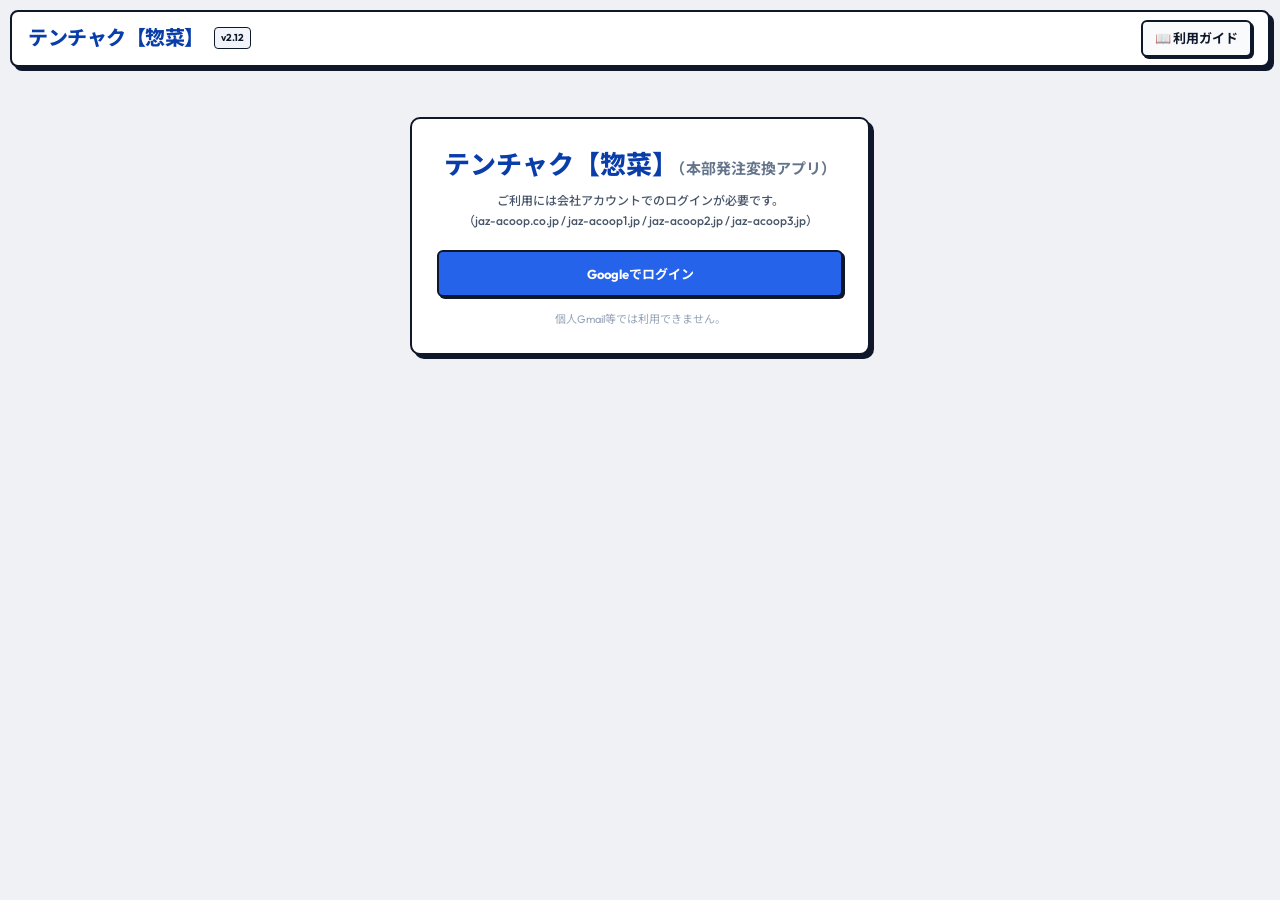
==== commit 9513b066: "feat: 画面 v2.12（テンチャク【惣菜】利用ガイドを作り直した＝別のページ・図と作り物のデータの写真・読む人ごとの節／開発者向け診断は本部だけ・全消しのボタンは管理者だけ／店の選び欄の並びを正" ====
--- a/index.html
+++ b/index.html
@@ -770,12 +770,13 @@
     <header>
       <div class="brand">
         <div class="brand-logo">テンチャク【惣菜】</div>
-        <div class="system-badge" id="versionBadge" title="画面 v2.11（窓口の版はログインのあとに出ます）">v2.11</div>
+        <div class="system-badge" id="versionBadge" title="画面 v2.12（窓口の版はログインのあとに出ます）">v2.12</div>
       </div>
       <div class="nav-actions">
         <span id="userEmailDisplay" title="接続中のアカウント" style="font-size: 11px; color: #475569; margin-right: 10px; display: none;"></span>
         <span id="currentStoreDisplay" style="font-size: 14px; font-weight: 900; display: none; color: #1e3a8a; background: #dbeafe; padding: 4px 10px; border-radius: 6px; border: 1.5px solid #1e3a8a; margin-right: 12px;"></span>
-        <button class="btn btn-secondary" onclick="openGuide()">📖 ご利用ガイド</button>
+        <!-- 利用ガイドは別のページ（guide.html・新しいタブ）。本文はログインの後に窓口から受け取る（v2.12） -->
+        <a class="btn btn-secondary" id="guideLink" href="guide.html" target="_blank" rel="noopener" style="text-decoration: none;">📖 利用ガイド</a>
         <button class="btn btn-secondary" id="adminViewBtn" onclick="openAdminPanel()" style="display: none;">⚙ 管理者同期</button>
         <button class="btn btn-danger" id="logoutBtn" style="display: none;" onclick="logout()">ログアウト</button>
       </div>
@@ -815,9 +816,9 @@
           選択した店舗で接続
         </button>
 
-        <button class="btn btn-secondary" style="width: 100%; justify-content: center; padding: 10px; margin-top: 10px;" onclick="openGuide()">
-          📖 ご利用ガイド
-        </button>
+        <a class="btn btn-secondary" id="guideLinkStore" href="guide.html" target="_blank" rel="noopener" style="width: 100%; justify-content: center; padding: 10px; margin-top: 10px; text-decoration: none;">
+          📖 利用ガイド
+        </a>
 
         <!-- ログイン中のアカウントと、この端末のログインを消すボタン（v2.11: ログインは7日続くので、共用のパソコンで替えられるように） -->
         <div id="accountLine" style="display: none; margin-top: 16px; padding-top: 12px; border-top: 1px solid #e2e8f0; text-align: left; font-size: 12px; color: #475569; line-height: 1.6;">
@@ -826,8 +827,8 @@
           <span style="display: block; margin-top: 4px; font-size: 11px; color: #64748b;">ログインは7日続きます。共用のパソコンで本部の方が使ったあとは、これを押してください。</span>
         </div>
 
-        <!-- 開発者向け診断（既定は畳む。開かなければ内容は見えず、APIも呼ばない） -->
-        <details id="devPanel" style="margin-top: 30px; text-align: left;" ontoggle="onDevPanelToggle_(this)">
+        <!-- 開発者向け診断（既定は畳む。開かなければ内容は見えず、APIも呼ばない）。v2.12: 本部の方だけに出す（窓口も本部だけに返す） -->
+        <details id="devPanel" style="display: none; margin-top: 30px; text-align: left;" ontoggle="onDevPanelToggle_(this)">
           <summary style="cursor: pointer; font-size: 11px; color: #94a3b8; user-select: none;">開発者向け診断（クリックで開く）</summary>
           <div style="border: 1px dashed #cbd5e1; padding: 15px; background: #f8fafc; border-radius: 8px; font-size: 11px; font-family: monospace; margin-top: 8px;">
             <div id="debugContent" style="white-space: pre-wrap; max-height: 200px; overflow-y: auto; color: #475569;">開くと診断情報を読み込みます…</div>
@@ -926,7 +927,8 @@
         </div>
         
         <div style="display: flex; gap: 12px; justify-content: flex-end; margin-top: 25px; flex-wrap: wrap;">
-          <button class="btn btn-danger" onclick="runClearDatabase()" style="margin-right: auto;">⚠️ DB全初期化</button>
+          <!-- 全消しは管理者だけ（v2.12: 管理者のアカウントにだけ出す。本当の関所は窓口） -->
+          <button class="btn btn-danger" id="clearDbBtn" onclick="runClearDatabase()" style="display: none; margin-right: auto;">⚠️ DB全初期化</button>
           <button class="btn btn-secondary" onclick="runInspectStructure()" title="選択した元ファイルの見出し構造を生ダンプします（決め打ち修正の前に原本を確認するための診断）">🔬 見出し構造を診断</button>
           <button class="btn btn-primary" onclick="runImport()">発注データを同期</button>
         </div>
@@ -985,18 +987,6 @@
     </div>
   </div>
 
-  <!-- Modal: ご利用ガイド（入れ物のみ。本文はGASのGuide.htmlから認証付きで取得して差し込む） -->
-  <div class="modal" id="guideModal">
-    <div class="modal-content" style="width: 780px; max-width: 94vw;">
-      <div class="modal-header">📖 ご利用ガイド（テンチャク【惣菜】）</div>
-      <div class="modal-body" id="guideBody" style="max-height: 70vh; overflow-y: auto; font-size: 13px; line-height: 1.7;">
-        <p style="color:#64748b;">ご利用ガイドを読み込んでいます…</p>
-      </div>
-      <div class="modal-footer">
-        <button class="btn btn-primary" onclick="closeGuide()">閉じる</button>
-      </div>
-    </div>
-  </div>
 
   <!-- Toast Notification -->
   <div class="toast" id="toast"></div>
@@ -1027,7 +1017,7 @@
       // acoop-ai.github.io はスマレコと同一オリジンのため、実績のある同じ Client ID を共用する
       GOOGLE_CLIENT_ID: '1072945615483-74jadmaet56chvhkfh2cpt4ae9dvh140.apps.googleusercontent.com',
       ALLOWED_DOMAINS: ['jaz-acoop.co.jp', 'jaz-acoop1.jp', 'jaz-acoop2.jp', 'jaz-acoop3.jp'],
-      APP_VERSION: '2.11'
+      APP_VERSION: '2.12'
     };
 
     // ===== ログインの札（v2.11: アプリの7日の札・スマレコ／テンチャク【畜産】と同じ型） =====
@@ -1208,7 +1198,9 @@
       if (acctEmail) acctEmail.textContent = currentUserEmail;
       if (acct) acct.style.display = currentUserEmail ? 'block' : 'none';
       noteServerBuild_(info.build);
-      applyHQPermission_(!!info.isHQ);
+      applyHQPermission_(!!info.isHQ, !!info.isAdmin);
+      // ポータルの「利用ガイド」から来た（index.html?guide=1）: ログインできたら、利用ガイドのページへ移る（1回だけ）
+      if (takeGuideFlag_()) { location.href = 'guide.html'; return; }
       if (info.stores && typeof info.stores === 'object') applyStores_(info.stores);
       else await loadInitialData_();
       if (currentStoreCode && appSession) {
@@ -1218,11 +1210,36 @@
       }
     }
 
-    // 本部(jaz-acoop.co.jp)＋本部相当として登録された個人以外は「管理者同期(取込)」ボタンを隠す（本当の関所は窓口が毎回）
-    function applyHQPermission_(isHQ) {
+    // 本部(jaz-acoop.co.jp)＋本部相当として登録された個人以外は「管理者同期(取込)」ボタンと「開発者向け診断」を隠す。
+    //   「DB全初期化」は管理者だけに出す（v2.12）。どれも本当の関所は窓口が毎回
+    function applyHQPermission_(isHQ, isAdmin) {
       window.__isHQ = isHQ;
       var btn = document.getElementById('adminViewBtn');
       if (btn) btn.style.display = isHQ ? 'inline-flex' : 'none';
+      var dev = document.getElementById('devPanel');
+      if (dev) { dev.style.display = isHQ ? 'block' : 'none'; if (!isHQ) dev.open = false; }
+      var clear = document.getElementById('clearDbBtn');
+      if (clear) clear.style.display = isHQ && isAdmin ? 'inline-flex' : 'none';
+    }
+
+    // ?guide=1（ポータルの「利用ガイド」のボタン）: 印を覚えておき、ログインの後に1回だけ guide.html へ移る（Google の窓でのログインを挟んでも消えない）
+    var GUIDE_FLAG_KEY = 'honbu_open_guide';
+    var leavingToGuide_ = false;   // すぐ利用ガイドへ移る途中（開いたときのログインの往復を送らない）
+    (function rememberGuideFlag_() {
+      try {
+        var u = new URL(location.href);
+        if (u.searchParams.get('guide') === '1') {
+          // もうログインしている（端末の札が期限内）: 窓口に聞かずに、すぐ利用ガイドのページへ（往復 1 本ぶん速い。札が止められていたら、ガイドの側が札を捨ててログインへ案内する）
+          if (readSession_().session) { leavingToGuide_ = true; location.replace('guide.html'); return; }
+          sessionStorage.setItem(GUIDE_FLAG_KEY, '1');
+          u.searchParams.delete('guide');
+          history.replaceState(null, '', u.pathname + (u.search ? u.search : '') + u.hash);
+        }
+      } catch (_) { /* 覚えられない端末: ログインの後に自分で「利用ガイド」を押す */ }
+    })();
+    function takeGuideFlag_() {
+      try { if (sessionStorage.getItem(GUIDE_FLAG_KEY) === '1') { sessionStorage.removeItem(GUIDE_FLAG_KEY); return true; } } catch (_) { }
+      return false;
     }
 
     /** 左上の版: 画面と窓口（GAS）の2つ。窓口の版は返事から（貼り直せたかを、画面から確かめられる） */
@@ -1249,7 +1266,7 @@
           hideLoading();
           closeAllModals_();
           ['logoutBtn', 'currentStoreDisplay', 'userEmailDisplay', 'accountLine'].forEach(function (id) { var el = document.getElementById(id); if (el) el.style.display = 'none'; });
-          applyHQPermission_(false);
+          applyHQPermission_(false, false);
           showPanel('authPanel');
           showAuthError_(SESSION_MSG, 'info');
         }, 0);
@@ -1261,7 +1278,7 @@
       return String(s == null ? '' : s).replace(/[&<>"']/g, function (c) { return { '&': '&amp;', '<': '&lt;', '>': '&gt;', '"': '&quot;', "'": '&#39;' }[c]; });
     }
     function closeAllModals_() {
-      ['memoModal', 'alertsModal', 'favoritesModal', 'guideModal'].forEach(function (id) {
+      ['memoModal', 'alertsModal', 'favoritesModal'].forEach(function (id) {
         var m = document.getElementById(id); if (m) m.style.display = 'none';
       });
     }
@@ -1276,8 +1293,8 @@
       clearSession_();
       currentUserEmail = ""; currentStoreCode = ""; currentStoreName = "";
       clickedDateSort = null; clickedProductSort = null;
-      _guideCache = null; devInfoLoaded_ = false;
-      applyHQPermission_(false);
+      devInfoLoaded_ = false;
+      applyHQPermission_(false, false);
       ['userEmailDisplay', 'currentStoreDisplay', 'logoutBtn', 'accountLine'].forEach(function (id) { var el = document.getElementById(id); if (el) el.style.display = 'none'; });
       showPanel('authPanel');
       showAuthError_('サインアウトしました（この端末のログインを消しました）。共用のパソコンでは、ブラウザの Google からもログアウトしてください（次の方が Google の画面で、あなたのアカウントを選べないように）。', 'info');
@@ -1322,6 +1339,7 @@
 
     // 初期化ロード：端末に札があれば、そのまま開く（Google には聞かない）。無ければ（切れていれば）ログインの画面
     window.onload = async function () {
+      if (leavingToGuide_) return;   // ?guide=1 でログイン済み: もう利用ガイドへ移っている
       try { localStorage.removeItem(OLD_TOKEN_STORE_KEY); } catch (_) {}   // v2.10 までの Google の札は使わない・残さない
       var saved = readSession_();
       if (saved.session) {
@@ -1391,7 +1409,22 @@
     }
 
     /**
-     * 店舗セレクトに選択肢を流し込む共通処理（ログイン画面・ダッシュボード上部で共用）
+     * 店の並び（v2.12・PO 2026-11-12）: 正＝ヒッスルの「店を替える」のタブの並び（部門損益の検討表の行の順と同じ）。
+     *   首都圏 1G → 2G → 北関東 JAF → 4G。店の選び欄（ログインの画面・上の帯）はこの順。並びを変えるのはここだけ。
+     *   ここに無い店（東北・新しい店）は最後に店番号の順。店の扱い（だれがどの店を見られるか・合計）は変えない＝並びだけ。
+     *   正の置き場（店の名前つき）は、開発側のナレッジ 40_projects_index\project_store_order_canonical.md。公開の画面には店番号だけを書く。
+     */
+    var STORE_ORDER = [
+      '763', '711', '758', '721', '786', '735', '723',             // 首都圏 1G
+      '743', '788', '751', '737',                                  // 首都圏 2G
+      '44', '23', '38', '55', '27', '51', '33', '32', '45', '25', '81',  // 北関東 JAF
+      '37', '21', '35', '52', '26', '36', '58'                     // 北関東 4G
+    ];
+    function storeRank_(code) { var i = STORE_ORDER.indexOf(String(code)); return i < 0 ? STORE_ORDER.length : i; }
+    function compareStores_(a, b) { return storeRank_(a) - storeRank_(b) || parseInt(a, 10) - parseInt(b, 10) || (String(a) < String(b) ? -1 : String(a) > String(b) ? 1 : 0); }
+
+    /**
+     * 店舗セレクトに選択肢を流し込む共通処理（ログイン画面・ダッシュボード上部で共用）。並びは STORE_ORDER（上）
      */
     function fillStoreOptions(select, stores) {
       if (!select) return;
@@ -1401,7 +1434,7 @@
         select.innerHTML = '<option value="">店舗データが見つかりません</option>';
         return;
       }
-      keys.sort(function(a, b) { return parseInt(a, 10) - parseInt(b, 10); });
+      keys.sort(compareStores_);
       keys.forEach(function(code) {
         var opt = document.createElement("option");
         opt.value = code;
@@ -1840,35 +1873,8 @@
       document.getElementById("favoritesModal").style.display = "none";
     }
 
-    /**
-     * ご利用ガイド：GitHub には置かず GAS ページ（?page=guide）を新規タブで開く。
-     */
-    // 本文はサーバー（GASの Guide.html＝唯一の原本）から認証付きで取得する。
-    // 公開リポで配信されるこのHTMLには本文を一切置かない。
-    var _guideCache = null;
-    async function openGuide() {
-      var modal = document.getElementById("guideModal");
-      var body = document.getElementById("guideBody");
-      if (!modal || !body) return;
-      modal.style.display = "flex";
-      if (_guideCache) { body.innerHTML = _guideCache; return; }
-      // ログインの前（ログインの画面の帯から押した）: 本文は窓口がログインを確かめてから渡すので、先にログインを案内する（「期限が切れました」と出さない）
-      if (!appSession && !readSession_().session) { body.textContent = 'ご利用ガイドは、ログインしてからご覧いただけます。「Googleでログイン」を押してください。'; return; }
-      body.innerHTML = '<p style="color:#64748b;">ご利用ガイドを読み込んでいます…</p>';
-      try {
-        var g = await callGAS('getGuide');
-        _guideCache = (g && g.html) || '';
-        body.innerHTML = _guideCache;
-      } catch (e) {
-        if (e && e.sessionExpired) { body.innerHTML = ''; return; }
-        body.innerHTML = '<p style="color:#b91c1c;">ご利用ガイドを取得できませんでした：'
-          + esc_((e && e.message) || e) + '<br>時間をおいて再度お試しください。</p>';
-      }
-    }
-    function closeGuide() {
-      var m = document.getElementById("guideModal");
-      if (m) m.style.display = "none";
-    }
+    // 利用ガイド（v2.12）: 別のページ guide.html（新しいタブ）。本文はログインの後に窓口から受け取る（公開の画面に本文を置かない）。
+    //   ポータルのボタンは index.html?guide=1 で開く → ログインの後に guide.html へ移る（下の GUIDE_FLAG_KEY）。
 
     function getQtyOnProduct(date, productCode) {
       for (var i = 0; i < rawOrders.length; i++) {
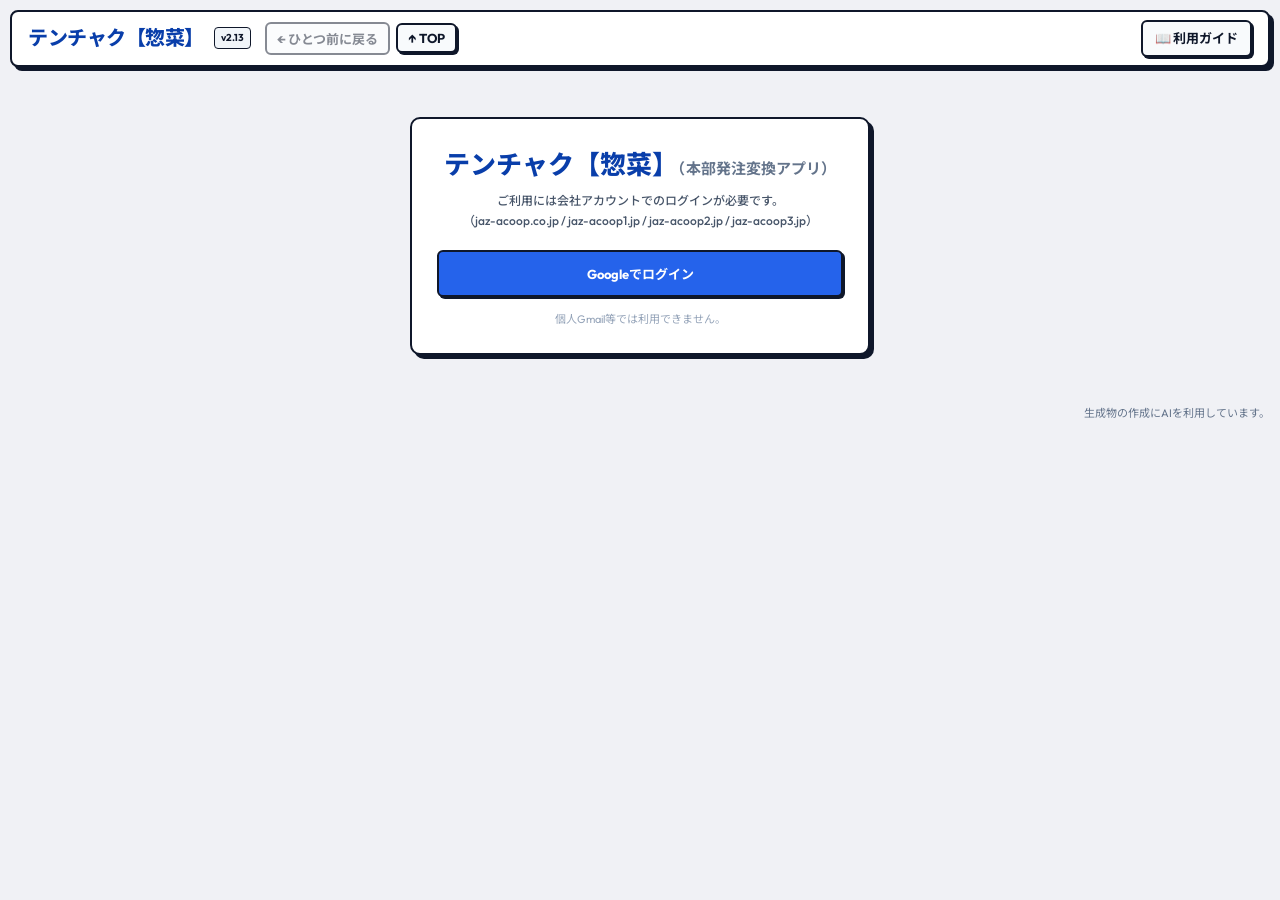
==== commit cacc0837: "feat: 画面 v2.13（待つ間・つながらない・空のときにミツバチ〈部品 0.3.1〉＝0.3 秒を超えた待ちだけ・8 秒の字・30 秒で止めて「もう一度」／右上のメニューに選ぶ所と見本〈14 場" ====
--- a/index.html
+++ b/index.html
@@ -3,6 +3,8 @@
 <head>
   <base target="_top">
   <meta charset="utf-8">
+  <!-- v2.13: 電話でも幅に合わせて描く（前は 980 の幅で縮めて描いていた）。狭い幅では上の帯と絞り込みの帯を詰めて、表の枠に高さを残す（下の @media (max-width: 760px)） -->
+  <meta name="viewport" content="width=device-width, initial-scale=1">
   <title>テンチャク【惣菜】</title>
   <!-- Google Fonts (Outfit & Noto Sans JP) -->
   <link rel="preconnect" href="https://fonts.googleapis.com">
@@ -10,7 +12,11 @@
   <link href="https://fonts.googleapis.com/css2?family=Noto+Sans+JP:wght@400;500;700;900&family=Outfit:wght@400;500;600;700;800&display=swap" rel="stylesheet">
   <!-- Google Identity Services (GitHub Pages 版 4ドメイン認証) -->
   <script src="https://accounts.google.com/gsi/client" async defer></script>
-  
+  <!-- 待つ間・つながらないとき・空のときのハチ（v2.13）。共通の部品 _共通\ミツバチ の写し（make_copies.py が書く・手で直さない）。同じ所の物だけを読む（外から読む物は足さない） -->
+  <link rel="stylesheet" href="mitsubachi.css?v=0.3.1">
+  <script src="mitsubachi.js?v=0.3.1" defer></script>
+  <script src="bee-demo.js?v=2.13" defer></script>
+
   <style>
     /* =========================================================================
      * Premium High-Contrast Light Theme Design System (v1.50)
@@ -176,6 +182,48 @@
       background: #f1f5f9;
       font-size: 15px;
     }
+    .btn:disabled { opacity: .5; cursor: default; box-shadow: none; transform: none; }
+
+    /* 上の帯（v2.13）: ページを送っても上に残す（「← ひとつ前に戻る」「↑ TOP」を、いつも同じ所で押せる＝ui_design_principles 原則0） */
+    header#topbar { position: sticky; top: 0; z-index: 900; gap: 10px; }
+    .nav-fixed { display: flex; gap: 6px; align-items: center; margin-right: auto; margin-left: 4px; }
+    .nav-fixed .nav-btn { white-space: nowrap; padding: 5px 10px; }
+    /* 右上のアカウントのメニュー（▾）: ログイン中のアカウント・待つ間のハチの絵（もふ／むぎわら）・ハチの見本 */
+    .acct-wrap { position: relative; }
+    .acct-btn { font-size: 12px; font-weight: 700; color: #334155; background: #ffffff; border: 1.5px solid #94a3b8; border-radius: 6px; padding: 5px 10px; cursor: pointer; white-space: nowrap; max-width: 280px; overflow: hidden; text-overflow: ellipsis; }
+    .acct-btn:hover { background: #f1f5f9; }
+    .acct-menu { position: absolute; right: 0; top: calc(100% + 6px); z-index: 950; min-width: 300px; max-width: calc(100vw - 16px); background: #ffffff; border: var(--card-border-thick); border-radius: 8px; box-shadow: var(--shadow-solid); padding: 8px; font-size: 13px; }
+    .acct-menu[hidden] { display: none; }
+    .acct-menu .acct-who { padding: 4px 6px 8px; color: var(--text-muted); border-bottom: 1px solid #e2e8f0; word-break: break-all; }
+    .acct-menu .acct-who b { color: var(--text-main); }
+    .bee-pick { --mb-ink: var(--text-main); --mb-line: #cbd5e1; --mb-btn-edge: #1e3a8a; padding: 8px 4px 4px; }
+    .bee-pick .bee-pick-title { margin: 0 6px 6px; font-weight: 700; font-size: 13px; }
+    .bee-pick .mb-pick { padding: 0 6px; flex-wrap: nowrap; white-space: nowrap; }
+    .bee-pick .mb-pick-note { margin: 6px 6px 0; }
+    .bee-pick .bee-demo-open { display: block; width: 100%; text-align: left; background: none; border: 0; border-top: 1px dashed #cbd5e1; padding: 8px 6px 4px; margin-top: 8px; cursor: pointer; font: inherit; color: var(--text-main); }
+    .bee-pick .bee-demo-open:hover { background: #eef2f7; }
+    .bee-pick .bee-demo-open strong { display: block; font-size: 13px; }
+    .bee-pick .bee-demo-open small { display: block; font-size: 12px; color: var(--text-muted); line-height: 1.45; }
+    /* 新しい版の知らせ（ver.js と比べて違うとき・使っている途中だけ。開いた直後は黙って1回読み直す） */
+    .ver-note { display: flex; flex-wrap: wrap; align-items: center; gap: 6px 12px; background: #fff7ed; border: 2px solid #c2410c; border-radius: 8px; padding: 8px 14px; font-size: 13px; font-weight: 700; color: #7c2d12; }
+    .ver-note[hidden] { display: none; }
+    @media (max-width: 760px) {
+      /* 電話の幅: 上の帯は「名前・版」「戻る・TOP・アカウント・店・ガイド・…」の2〜3行・絞り込みは2列（表の枠に高さを残す） */
+      .app-container { padding: 6px; gap: 6px; }
+      header#topbar { flex-wrap: wrap; padding: 6px 8px; gap: 4px 6px; }
+      .brand-logo { font-size: 17px; }
+      .nav-fixed { margin: 0; }
+      .nav-fixed .nav-btn, .nav-actions .btn { padding: 4px 8px; font-size: 12px; }
+      .nav-actions { flex-wrap: wrap; justify-content: flex-start; gap: 4px; }
+      #currentStoreDisplay { margin-right: 0 !important; font-size: 12px !important; padding: 3px 6px !important; }
+      .acct-btn { max-width: 140px; padding: 4px 8px; }
+      .filters-bar { display: grid; grid-template-columns: 1fr 1fr; gap: 6px 8px; padding: 8px 10px; }
+      .filters-bar .filter-group { width: auto !important; min-width: 0; }
+      .filters-bar .filter-group label { margin-bottom: 2px; }
+      .filters-bar .select-custom, .filters-bar .input-custom { padding: 5px 8px; }
+      .filter-actions { grid-column: 1 / -1; margin-left: 0; flex-wrap: wrap; gap: 6px; }
+      .filter-actions .btn { padding: 4px 8px; font-size: 12px; }
+    }
 
     /* Panels & Views */
     .panel {
@@ -306,8 +354,9 @@
       box-shadow: var(--shadow-solid);
       overflow: auto;
       width: 100%;
-      /* 下の「画面に収める」が効かない低い画面だけの形: ページを送れば表の枠が画面いっぱいに収まり、下の横のバーまで見える */
-      max-height: calc(100vh - 20px);
+      /* 下の「画面に収める」が効かない低い画面だけの形: ページを送れば表の枠が画面いっぱいに収まり、下の横のバーまで見える。
+         v2.13: 上の帯がページを送っても上に残る（sticky）ので、その高さ（約 55px）といちばん下の1行の分を引く＝見出しの行が上の帯の下に隠れない */
+      max-height: calc(100vh - 100px);
     }
 
     /* 発注の表の画面は、画面の高さにぴったり収める（2026-11-12）。
@@ -636,22 +685,42 @@
       align-items: center;
     }
 
-    /* Loading Overlay */
+    /* 長い待ちの幕（v2.13・ハチ）: 押した直後は透明（押せなくするだけ）。0.3 秒を超えたら薄く敷いて、字の横に 8 の字に飛ぶハチのカード。
+       8 秒で字の下に「時間がかかっています」。30 秒は通信を打ち切って、同じ幕にハチの困り顔・理由・「もう一度」（やり直せば直る失敗だけ）。
+       幕を出すか消すかは今までどおり style.display（flex／none）。ハチの部品が読めない端末は、前と同じ回る印と字。
+       前の版の「ぼかし」（backdrop-filter）は、ハチが動く間に毎コマ下の画面を描き直すので外した */
     .loading-overlay {
       position: fixed;
       top: 0;
       left: 0;
       width: 100%;
       height: 100%;
-      background: rgba(255, 255, 255, 0.85);
-      backdrop-filter: blur(2px);
+      background: transparent;
       z-index: 9999;
       display: none;
       justify-content: center;
       align-items: center;
-      flex-direction: column;
-      gap: 15px;
-    }
+      padding: 12px;
+    }
+    .loading-overlay.is-shown { background: rgba(255, 255, 255, 0.72); }
+    .loading-overlay.is-error { background: rgba(226, 232, 240, 0.82); }
+    .loading-card {
+      --mb-surface: #ffffff; --mb-ink: var(--text-main); --mb-muted: var(--text-muted); --mb-line: #cbd5e1;
+      --mb-btn-bg: #2563eb; --mb-btn-ink: #ffffff; --mb-btn-edge: #0f172a;
+      background: #ffffff; border: var(--card-border-thick); border-radius: 10px; box-shadow: var(--shadow-solid); max-width: min(560px, 100%);
+    }
+    .loading-overlay:not(.is-shown) .loading-card { visibility: hidden; }
+    .loading-overlay.is-plain .loading-card { display: flex; align-items: center; gap: 14px; padding: 14px 20px; }   /* 部品が読めない端末（前の形） */
+    .loading-plain-err { display: grid; gap: 8px; justify-items: start; padding: 14px 20px; }
+    .loading-plain-err p { margin: 0; color: var(--text-muted); }
+
+    /* 空（発注データがまだ無い・絞り込みに当たらない）: 表の中の1行でなく、表の枠の中にカード（止まったハチ・ひとこと・次の一手） */
+    .grid-empty { --mb-surface: #ffffff; --mb-ink: var(--text-main); --mb-muted: var(--text-muted); --mb-line: #cbd5e1;
+      --mb-btn-bg: #2563eb; --mb-btn-ink: #ffffff; --mb-btn-edge: #0f172a; padding: 28px 16px; display: flex; justify-content: center; }
+    .grid-empty[hidden] { display: none; }
+    .grid-empty .mb-empty { max-width: 560px; }
+    .grid-empty-plain { display: grid; gap: 8px; justify-items: start; max-width: 560px; }
+    .grid-empty-plain p { margin: 0; color: var(--text-muted); }
 
     .spinner {
       width: 50px;
@@ -756,24 +825,91 @@
       background: var(--accent-amber);
       color: #ffffff;
     }
+
+    /* 待ちのカードを、待っている所（本文の場所）の真ん中に（番号表 0.2.8 と同じ型・ハチの見本の「利用ガイドを開くとき」） */
+    .wait-place { flex: 1; min-height: 100%; display: flex; align-items: center; justify-content: center; padding: 16px;
+      --mb-surface: #ffffff; --mb-ink: var(--text-main); --mb-muted: var(--text-muted); --mb-line: #cbd5e1; --mb-btn-bg: #2563eb; --mb-btn-ink: #ffffff; --mb-btn-edge: #0f172a; }
+    .wait-place .mb-wait, .wait-place .mb-err { background: #ffffff; border: 1px solid #cbd5e1; border-radius: 12px; box-shadow: 0 4px 12px rgba(0, 0, 0, .08); max-width: min(560px, 100%); }
+    /* ハチの見本（v2.13・番号表 0.2.9 と同じ形）: 上の帯と同じ所に見本の帯・左に場面の一覧（14）・場面の上に進める釦と説明（大きめ）。
+       本物の幕（#loadingOverlay）は、見本の間だけ場面の置き場（一覧の右・説明の下）に収める（bee-demo.js が上と左を決める） */
+    body.bee-demo-on .loading-overlay { top: var(--bd-top, 0px); left: var(--bd-left, 0px); width: auto; height: auto; right: 0; bottom: 0; }
+    body.bee-demo-on .app-container { visibility: hidden; }   /* 見本の間、元の画面は見本の下（押せない）＝見えない形にする（形は残す＝見本の帯の位置を「← ひとつ前に戻る」に合わせるのに使う）。戻ると元のまま */
+    .bee-demo-bar { position: fixed; top: 0; left: 0; right: 0; z-index: 10002; display: flex; align-items: center; gap: 8px 10px; flex-wrap: wrap; padding: 6px 26px; min-height: 44px; background: #2b2418; color: #ffffff; }
+    .bee-demo-bar .bd-badge { background: #f0b531; color: #3b2a1a; border-radius: 6px; padding: 1px 8px; font-weight: 800; font-size: 13.5px; white-space: nowrap; }
+    .bee-demo-bar .bd-nav { margin-right: 0; }
+    .bee-demo-bar .bd-lead { font-size: 14px; min-width: 0; }
+    .bee-demo-bar .bd-keys { margin-left: auto; font-size: 13px; opacity: .9; white-space: nowrap; }
+    .bee-demo-list { position: fixed; left: 0; bottom: 0; width: 250px; z-index: 10001; overflow: auto; overscroll-behavior: contain; padding: 8px 8px 16px; background: #fffdf5; border-right: 1px solid #e8d49a; }
+    .bee-demo-list[hidden] { display: none; }
+    .bee-demo-list .bdl-title { margin: 2px 6px 4px; font-weight: 800; font-size: 15px; color: #3b2a1a; }
+    .bee-demo-list .bdl-head { margin: 8px 6px 2px; font-size: 13px; font-weight: 700; color: #6b4e16; }
+    .bee-demo-list .bdl-item { display: flex; align-items: center; gap: 8px; width: 100%; min-height: 38px; margin-bottom: 2px; padding: 4px 8px; text-align: left; background: none; border: 0; border-left: 4px solid transparent; border-radius: 6px; color: var(--text-main); font: inherit; font-size: 14.5px; cursor: pointer; }
+    .bee-demo-list .bdl-item:hover { background: #fff1c9; }
+    .bee-demo-list .bdl-item[aria-current="step"] { background: #ffe8a3; border-left-color: #c98a06; font-weight: 700; }
+    .bee-demo-list .bdl-n { flex: none; display: inline-flex; align-items: center; justify-content: center; width: 24px; height: 24px; border-radius: 50%; background: #ffffff; border: 1px solid #c98a06; color: #6b4e16; font-size: 12.5px; font-weight: 700; font-variant-numeric: tabular-nums; }
+    .bee-demo-list .bdl-item[aria-current="step"] .bdl-n { background: #c98a06; color: #ffffff; }
+    .bee-demo-list.is-drop { width: auto; right: 0; bottom: auto; max-height: 60vh; border-right: 0; border-bottom: 1px solid #e8d49a; box-shadow: 0 8px 18px rgba(0, 0, 0, .18); }
+    .bee-demo-cap { position: fixed; left: 0; right: 0; z-index: 10001; display: grid; gap: 4px; padding: 10px 18px; background: #fff8e1; color: #3b2a1a; border-bottom: 1px solid #e8d49a; }
+    .bee-demo-cap .bd-row { display: flex; align-items: center; flex-wrap: wrap; gap: 6px 8px; }
+    .bee-demo-cap .btn { min-height: 38px; }
+    .bee-demo-cap .btn[hidden] { display: none; }
+    .bee-demo-cap .bd-count { min-width: 4.2em; text-align: center; font-size: 22px; font-weight: 800; font-variant-numeric: tabular-nums; white-space: nowrap; }
+    .bee-demo-cap .bd-autobox { display: inline-flex; align-items: center; gap: 6px; margin-left: auto; }
+    .bee-demo-cap .bd-auto[aria-pressed="true"], .bee-demo-cap .bd-pause[aria-pressed="true"] { background: #f0b531; color: #3b2a1a; }
+    .bee-demo-cap .bd-left { font-size: 14px; font-variant-numeric: tabular-nums; white-space: nowrap; min-width: 0; }
+    .bee-demo-cap .bd-title { display: flex; align-items: baseline; flex-wrap: wrap; gap: 4px 10px; margin-top: 4px; }
+    .bee-demo-cap .bd-style { border: 1px solid #c98a06; border-radius: 999px; padding: 0 10px; font-size: 14px; white-space: nowrap; background: #ffffff; }
+    .bee-demo-cap .bd-name { font-size: 21px; }
+    .bee-demo-cap .bd-when { margin: 0; font-size: 17px; line-height: 1.5; max-width: 60em; }
+    .bee-demo-cap .bd-note { margin: 0; font-size: 14px; color: #5d4a1f; max-width: 70em; }
+    .bee-demo-cap .bd-note[hidden], .bee-demo-cap .bd-still[hidden] { display: none; }
+    .bee-demo-cap .bd-still { margin: 0; font-size: 14px; font-weight: 700; }
+    .bee-demo-shield { position: fixed; inset: 0; z-index: 9990; background: transparent; }
+    .bee-demo-stage { position: fixed; left: 0; right: 0; bottom: 0; z-index: 9995; background: var(--bg-main); overflow: auto; }
+    .bee-demo-stage.is-guide { background: #ffffff; display: flex; flex-direction: column; }
+    @media (max-width: 760px) {
+      .bee-demo-bar { padding: 5px 8px; gap: 4px 8px; }
+      .bee-demo-bar .bd-lead, .bee-demo-bar .bd-keys { display: none; }   /* スマホの幅: 帯は ← 元の画面へ戻る と名前だけ（キーは無い） */
+      .bee-demo-cap { padding: 8px 10px; }
+      .bee-demo-cap .bd-count { font-size: 19px; min-width: 3.6em; }
+      .bee-demo-cap .bd-autobox { margin-left: 0; }
+      .bee-demo-cap .bd-long { display: none; }
+      .bee-demo-cap .bd-name { font-size: 18px; }
+      .bee-demo-cap .bd-when { font-size: 15.5px; }
+    }
+    /* 生成AIを使ったことの明示（社内の生成AI利用ガイドライン 6.(4)・画面のいちばん下に小さく1行） */
+    .genai-credit { margin: 0; text-align: right; font-size: 11px; color: #64748b; }
+    @media print { .genai-credit { display: block; } .nav-fixed, .acct-wrap, .ver-note { display: none !important; } }
   </style>
 </head>
 <body>
 
+  <!-- 長い待ちの幕（v2.13）: 中のカード（ハチと字・やり直せば直る失敗の「もう一度」）は台本が入れる -->
   <div class="loading-overlay" id="loadingOverlay">
-    <div class="spinner"></div>
-    <div class="loading-text" id="loadingText">読み込み中...</div>
+    <div class="loading-card" id="loadingCard"></div>
   </div>
 
   <div class="app-container">
     <!-- Header -->
-    <header>
+    <header id="topbar">
       <div class="brand">
         <div class="brand-logo">テンチャク【惣菜】</div>
-        <div class="system-badge" id="versionBadge" title="画面 v2.12（窓口の版はログインのあとに出ます）">v2.12</div>
+        <div class="system-badge" id="versionBadge" title="画面 v2.13（窓口の版はログインのあとに出ます）">v2.13</div>
       </div>
+      <!-- ひとつ前に戻る・TOP（v2.13）: 上の帯と一緒にいつも同じ所（原則0）。ひとつ前＝管理者同期 → 発注の表 → 店の選択 -->
+      <nav class="nav-fixed" aria-label="戻る">
+        <button type="button" class="btn btn-secondary nav-btn" id="navBack" onclick="navBack_()" disabled>← ひとつ前に戻る</button>
+        <button type="button" class="btn btn-secondary nav-btn" id="navTop" onclick="navTop_()" title="ページと表を、いちばん上へ">↑ TOP</button>
+      </nav>
       <div class="nav-actions">
-        <span id="userEmailDisplay" title="接続中のアカウント" style="font-size: 11px; color: #475569; margin-right: 10px; display: none;"></span>
+        <!-- 右上のアカウントのメニュー（v2.13）: ログイン中のアカウント・待つ間のハチの絵・ハチの見本 -->
+        <span class="acct-wrap" id="acctWrap" style="display: none;">
+          <button type="button" class="acct-btn" id="acctBtn" aria-haspopup="true" aria-expanded="false" aria-controls="acctMenu" onclick="toggleAcctMenu_()"><span id="userEmailDisplay" title="接続中のアカウント"></span> ▾</button>
+          <div class="acct-menu" id="acctMenu" hidden>
+            <div class="acct-who">ログイン中: <b id="acctMenuEmail"></b></div>
+            <div class="bee-pick" id="beePick"></div>
+          </div>
+        </span>
         <span id="currentStoreDisplay" style="font-size: 14px; font-weight: 900; display: none; color: #1e3a8a; background: #dbeafe; padding: 4px 10px; border-radius: 6px; border: 1.5px solid #1e3a8a; margin-right: 12px;"></span>
         <!-- 利用ガイドは別のページ（guide.html・新しいタブ）。本文はログインの後に窓口から受け取る（v2.12） -->
         <a class="btn btn-secondary" id="guideLink" href="guide.html" target="_blank" rel="noopener" style="text-decoration: none;">📖 利用ガイド</a>
@@ -781,6 +917,12 @@
         <button class="btn btn-danger" id="logoutBtn" style="display: none;" onclick="logout()">ログアウト</button>
       </div>
     </header>
+
+    <!-- 新しい版の知らせ（v2.13・ver.js と比べる）: 使っている途中に新しい版が出たときだけ。見ている所は消さない -->
+    <div class="ver-note" id="verNote" role="status" hidden>
+      <span id="verNoteText"></span>
+      <button type="button" class="btn btn-primary" id="verNoteBtn" onclick="location.reload()">読み直す</button>
+    </div>
 
     <!-- Main Screens -->
     
@@ -881,6 +1023,8 @@
         
         <!-- Grid Table Container -->
         <div class="grid-container">
+          <!-- 空（v2.13）: 発注データがまだ無い・絞り込みに当たらないときは、表の代わりに止まったハチとひとことと次の一手（表の中の1行にしない） -->
+          <div class="grid-empty" id="gridEmpty" hidden></div>
           <table class="grid-table" id="gridTable">
             <!-- 読み込み時に表示 -->
           </table>
@@ -922,7 +1066,7 @@
             <select class="select-custom" id="driveFileSelect" style="flex: 1;">
               <option value="">ファイルを検索中...</option>
             </select>
-            <button class="btn btn-secondary btn-refresh" onclick="scanDriveFiles()" title="Googleドライブを再検索">🔄</button>
+            <button class="btn btn-secondary btn-refresh" onclick="scanDriveFiles()" title="Googleドライブのファイルの一覧を読み直す">🔄</button>
           </div>
         </div>
         
@@ -936,6 +1080,7 @@
         <pre id="inspectOutput" style="display:none; margin-top:15px; padding:12px; background:#0f172a; color:#e2e8f0; border:2px solid #0f172a; border-radius:6px; font-size:11px; line-height:1.4; max-height:360px; overflow:auto; white-space:pre-wrap; word-break:break-all;"></pre>
       </div>
     </div>
+    <p class="genai-credit">生成物の作成にAIを利用しています。</p>
   </div>
 
   <!-- Modal for Memo Edit -->
@@ -1017,7 +1162,7 @@
       // acoop-ai.github.io はスマレコと同一オリジンのため、実績のある同じ Client ID を共用する
       GOOGLE_CLIENT_ID: '1072945615483-74jadmaet56chvhkfh2cpt4ae9dvh140.apps.googleusercontent.com',
       ALLOWED_DOMAINS: ['jaz-acoop.co.jp', 'jaz-acoop1.jp', 'jaz-acoop2.jp', 'jaz-acoop3.jp'],
-      APP_VERSION: '2.12'
+      APP_VERSION: '2.13'
     };
 
     // ===== ログインの札（v2.11: アプリの7日の札・スマレコ／テンチャク【畜産】と同じ型） =====
@@ -1167,23 +1312,42 @@
       if (my !== loginAttempt_) return;
       setBtn(false, '確かめています…');
       showAuthError_('');
+      try {
+        await finishLogin_(accessToken);
+      } finally {
+        accessToken = '';
+        setBtn(true, 'Googleでログイン');
+      }
+    }
+
+    /**
+     * Google の札を窓口へ渡して、アプリの札と店の一覧を1回の往復で受け取る（ログインの幕・v2.13 でハチ）。
+     *   通信の失敗・30 秒・窓口の混雑のときは、同じ幕にハチの困り顔と「もう一度」（Google の窓を開き直さずに続きから）。
+     *   Google の札はこの呼び出しの中だけに持つ（端末に残さない）。「閉じる」で捨てる。人が直す断り（会社の外など）は前と同じ字（ハチなし）
+     */
+    async function finishLogin_(googleToken) {
       showLoading('ログインしています…');
       try {
-        // Google の札を窓口へ渡して、アプリの札と店の一覧を1回の往復で受け取る。Google の札はここで捨てる（端末に残さない）
-        var r = await callGAS('startSession', { accessToken: accessToken }, { public: true });
-        accessToken = '';
+        var r = await callGAS('startSession', { accessToken: googleToken }, { public: true });
+        googleToken = '';
         saveSession_({ t: String(r.session || ''), e: Number(r.expiresAt) || (Date.now() + 7 * 86400000) });
         hideLoading();
         await onAuthed_(r);
       } catch (e) {
-        accessToken = '';
+        if (isRetryable_(e) && googleToken) {
+          showRetry({
+            title: 'ログインできませんでした', text: retryText_(e),
+            retry: function () { finishLogin_(googleToken); },
+            close: function () { googleToken = ''; showAuthError_('ログインを中止しました。もう一度「Googleでログイン」を押してください。', 'info'); }
+          });
+          return;
+        }
+        googleToken = '';
         hideLoading();
         var msg = (e && e.message) || String(e);
         if (/不明なアクション/.test(msg)) msg = 'ログインの窓口（GAS）が、まだ新しい版になっていません（E-GAS-OLD）。管理担当へ連絡してください。';
         else if (!(e && e.fromServer)) msg = 'ログインに失敗しました: ' + msg;
         showAuthError_(msg);
-      } finally {
-        setBtn(true, 'Googleでログイン');
       }
     }
 
@@ -1192,7 +1356,11 @@
       info = info || {};
       currentUserEmail = String(info.email || '').toLowerCase();
       var disp = document.getElementById('userEmailDisplay');
-      if (disp) { disp.textContent = '👤 ' + currentUserEmail; disp.style.display = 'inline'; }
+      if (disp) disp.textContent = '👤 ' + currentUserEmail;
+      var menuEmail = document.getElementById('acctMenuEmail');
+      if (menuEmail) menuEmail.textContent = currentUserEmail;
+      var wrap = document.getElementById('acctWrap');
+      if (wrap) wrap.style.display = currentUserEmail ? 'inline-block' : 'none';
       var acct = document.getElementById('accountLine');
       var acctEmail = document.getElementById('accountEmail');
       if (acctEmail) acctEmail.textContent = currentUserEmail;
@@ -1203,6 +1371,7 @@
       if (takeGuideFlag_()) { location.href = 'guide.html'; return; }
       if (info.stores && typeof info.stores === 'object') applyStores_(info.stores);
       else await loadInitialData_();
+      if (takeDemoFlag_() && window.TENCHA_BEE_DEMO) { showPanel('loginPanel'); window.TENCHA_BEE_DEMO.start({ fromGuide: true }); return; }   // 利用ガイドから「ハチの見本を見る」
       if (currentStoreCode && appSession) {
         enterStore_(currentStoreCode, currentStoreName);
       } else {
@@ -1241,6 +1410,21 @@
       try { if (sessionStorage.getItem(GUIDE_FLAG_KEY) === '1') { sessionStorage.removeItem(GUIDE_FLAG_KEY); return true; } } catch (_) { }
       return false;
     }
+    // ?beedemo=1（利用ガイドの節「待つ間のハチの絵」の「ハチの見本を見る」・v2.13）: ログインの後に1回だけハチの見本を開く（見本の「← 利用ガイドに戻る」でガイドへ戻る）
+    var DEMO_FLAG_KEY = 'honbu_open_beedemo';
+    (function rememberDemoFlag_() {
+      try {
+        var u = new URL(location.href);
+        if (u.searchParams.get('beedemo') !== '1') return;
+        sessionStorage.setItem(DEMO_FLAG_KEY, '1');
+        u.searchParams.delete('beedemo');
+        history.replaceState(null, '', u.pathname + (u.search ? u.search : '') + u.hash);
+      } catch (_) { /* 覚えられない端末: 右上のメニュー（▾）から開く */ }
+    })();
+    function takeDemoFlag_() {
+      try { if (sessionStorage.getItem(DEMO_FLAG_KEY) === '1') { sessionStorage.removeItem(DEMO_FLAG_KEY); return true; } } catch (_) { }
+      return false;
+    }
 
     /** 左上の版: 画面と窓口（GAS）の2つ。窓口の版は返事から（貼り直せたかを、画面から確かめられる） */
     function noteServerBuild_(build) {
@@ -1265,7 +1449,8 @@
           sessionUiTimer_ = null;
           hideLoading();
           closeAllModals_();
-          ['logoutBtn', 'currentStoreDisplay', 'userEmailDisplay', 'accountLine'].forEach(function (id) { var el = document.getElementById(id); if (el) el.style.display = 'none'; });
+          ['logoutBtn', 'currentStoreDisplay', 'acctWrap', 'accountLine'].forEach(function (id) { var el = document.getElementById(id); if (el) el.style.display = 'none'; });
+          closeAcctMenu_();
           applyHQPermission_(false, false);
           showPanel('authPanel');
           showAuthError_(SESSION_MSG, 'info');
@@ -1295,13 +1480,19 @@
       clickedDateSort = null; clickedProductSort = null;
       devInfoLoaded_ = false;
       applyHQPermission_(false, false);
-      ['userEmailDisplay', 'currentStoreDisplay', 'logoutBtn', 'accountLine'].forEach(function (id) { var el = document.getElementById(id); if (el) el.style.display = 'none'; });
+      ['acctWrap', 'currentStoreDisplay', 'logoutBtn', 'accountLine'].forEach(function (id) { var el = document.getElementById(id); if (el) el.style.display = 'none'; });
+      closeAcctMenu_();
       showPanel('authPanel');
       showAuthError_('サインアウトしました（この端末のログインを消しました）。共用のパソコンでは、ブラウザの Google からもログアウトしてください（次の方が Google の画面で、あなたのアカウントを選べないように）。', 'info');
     }
 
     // ===== GAS API 通信層（fetch版） =====
     //   opts.public … 札の要らない操作（startSession だけ）
+    //   opts.timeoutMs … 待つのをやめるまで（既定 30 秒＝フリーズに見せない決まり。取り込みだけ長い＝窓口では止められないので）
+    //   v2.13: 失敗に「やり直せば直るか」の印（retryable・kind）を付ける。やり直せば直る＝通信が切れた・30 秒・窓口の混雑・返事が読めない
+    //          （人が直す断り＝権限・入力・札の期限 は印なし＝前と同じお知らせ）。待つ幕はこの印を見て「もう一度」を出す
+    var GIVEUP_MS = 30000;
+    function netError_(kind, message) { var e = new Error(message); e.retryable = true; e.kind = kind; return e; }
     async function callGAS(action, data, opts) {
       data = data || {};
       var isPublic = !!(opts && opts.public);
@@ -1315,15 +1506,37 @@
         payload.session = appSession.t;
       }
       var sent = payload.session || '';
-      var res = await fetch(CONFIG.GAS_URL, {
-        method: 'POST',
-        headers: { 'Content-Type': 'text/plain;charset=UTF-8' },
-        body: JSON.stringify(payload),
-        redirect: 'follow'
-      });
-      if (!res.ok) throw new Error('HTTP ' + res.status);
-      var json = await res.json();
+      var limit = opts && opts.timeoutMs !== undefined ? Number(opts.timeoutMs) : GIVEUP_MS;
+      var ctl = typeof AbortController === 'function' && limit > 0 ? new AbortController() : null;
+      var gaveUp = false;
+      var timer = ctl ? setTimeout(function () { gaveUp = true; ctl.abort(); }, limit) : 0;
+      var res, json;
+      try {
+        try {
+          res = await fetch(CONFIG.GAS_URL, {
+            method: 'POST',
+            headers: { 'Content-Type': 'text/plain;charset=UTF-8' },
+            body: JSON.stringify(payload),
+            redirect: 'follow',
+            signal: ctl ? ctl.signal : undefined
+          });
+        } catch (_) {
+          throw gaveUp ? netError_('timeout', NET_MSG.timeout) : netError_('offline', NET_MSG.offline);
+        }
+        if (!res.ok) {
+          if (res.status >= 500 || res.status === 429) throw netError_('busy', NET_MSG.busy + '（' + res.status + '）');
+          throw new Error('HTTP ' + res.status);
+        }
+        try { json = await res.json(); }
+        catch (_) { throw gaveUp ? netError_('timeout', NET_MSG.timeout) : netError_('offline', NET_MSG.unreadable); }   // 窓口の止まった画面（混雑・時間切れ）など
+      } finally {
+        if (timer) clearTimeout(timer);
+      }
       if (json && json.error) {
+        // 窓口の混雑（ログインの重なり・ほかの取り込みの最中など）は、少し待ってやり直せば通る
+        if (json.code === 'BUSY' || json.error === 'BUSY' || /他の同期・初期化処理が進行中/.test(String(json.error))) {
+          throw netError_('busy', json.error === 'BUSY' ? NET_MSG.busy : String(json.error));
+        }
         // 札を送ったのに「認証失敗」: 窓口が札を知らない（窓口だけ前の版に戻した等）。期限切れと同じに扱う（ログインの画面へ・入り直すと E-GAS-OLD で分かる）
         var refused = json.code === 'SESSION' || (sent && String(json.error).indexOf('認証失敗') === 0);
         if (!isPublic && refused) {
@@ -1341,31 +1554,42 @@
     window.onload = async function () {
       if (leavingToGuide_) return;   // ?guide=1 でログイン済み: もう利用ガイドへ移っている
       try { localStorage.removeItem(OLD_TOKEN_STORE_KEY); } catch (_) {}   // v2.10 までの Google の札は使わない・残さない
+      verCheck_('open');   // 新しい版が出ていないか（ver.js・窓口の読み込みと並べて読む＝待ちを足さない）
       var saved = readSession_();
       if (saved.session) {
         appSession = saved.session;
         showPanel('loginPanel');
-        showLoading("店舗一覧を読み込んでいます...");
-        try {
-          var r = await callGAS('login', { withStores: true });   // 開いたときの記録・本部か・店の一覧を1回の往復で
-          hideLoading();
-          await onAuthed_(r);
-        } catch (e) {
-          hideLoading();
-          if (!(e && e.sessionExpired)) {
-            // 札は通ったが読めなかった（通信・窓口の一時的な失敗）: 止まったままに見せない。読み直しを案内し、サインアウトも押せるようにする
-            var sel = document.getElementById("storeSelect");
-            if (sel) sel.innerHTML = '<option value="">店舗一覧を読み込めませんでした（画面を読み込み直してください）</option>';
-            var acct = document.getElementById('accountLine'); if (acct) acct.style.display = 'block';
-          }
-          toastError_("店舗一覧の取得に失敗しました: ", e);
-        }
+        await openWithSession_();
         return;
       }
       if (saved.expired) clearSession_();
       showPanel('authPanel');
       if (saved.expired) showAuthError_(SESSION_MSG, 'info');   // 前の札が切れていた: 1回だけ知らせる
     };
+
+    /** 端末の札で開く（開いたときの記録・本部か・店の一覧を1回の往復で）。通信の失敗・30 秒・混雑は、同じ幕に「もう一度」（札は捨てない＝ログインし直さなくてよい） */
+    async function openWithSession_() {
+      showLoading("店舗一覧を読み込んでいます...");
+      try {
+        var r = await callGAS('login', { withStores: true });
+        hideLoading();
+        await onAuthed_(r);
+      } catch (e) {
+        var cantRead = function () {
+          // 札は通ったが読めなかった: 止まったままに見せない。読み直しを案内し、サインアウトも押せるようにする
+          var sel = document.getElementById("storeSelect");
+          if (sel) sel.innerHTML = '<option value="">店舗一覧を読み込めませんでした（画面を読み込み直してください）</option>';
+          var acct = document.getElementById('accountLine'); if (acct) acct.style.display = 'block';
+        };
+        if (isRetryable_(e)) {
+          showRetry({ title: '開けませんでした', text: retryText_(e), retry: openWithSession_, close: cantRead });
+          return;
+        }
+        hideLoading();
+        if (!(e && e.sessionExpired)) cantRead();
+        toastError_("店舗一覧の取得に失敗しました: ", e);
+      }
+    }
 
     // 開発者向け診断パネル：既定は畳む。開いたときだけ getDebugInfo を1回取得する（運用中は見えない）。
     var devInfoLoaded_ = false;
@@ -1402,8 +1626,7 @@
         hideLoading();
         applyStores_(stores);
       } catch (err) {
-        hideLoading();
-        toastError_("店舗一覧の取得に失敗しました: ", err);
+        failLoading_(err, { title: '店舗一覧を読み込めませんでした', prefix: "店舗一覧の取得に失敗しました: ", retry: loadInitialData_ });
       }
       // 診断情報は開発者向けパネルを「開いたとき」だけ取得する（onDevPanelToggle_）。既定は畳んで非表示。
     }
@@ -1539,6 +1762,7 @@
 
       currentStoreCode = code;
       currentStoreName = hsel.options[hsel.selectedIndex].textContent.split(" : ")[1];
+      document.getElementById("currentStoreDisplay").textContent = "店舗: " + currentStoreName;   // 読めなかったときも、上の帯と表の知らせの店をそろえる（v2.13）
       rememberLastStore_(code);
 
       // 並べ替え状態は店舗ごとにリセット
@@ -1576,6 +1800,8 @@
       // 発注の表の画面だけ、画面の高さに収める（表の枠の中だけを送る・CSS の .fit-screen）
       var app = document.querySelector(".app-container");
       if (app) app.classList.toggle("fit-screen", panelId === "dashboardPanel");
+      updateNav_(panelId);   // ← ひとつ前に戻る の行き先（押せない画面では薄く）
+      closeAcctMenu_();
     }
 
     function showDashboard() {
@@ -1622,8 +1848,7 @@
           select.appendChild(opt);
         });
       } catch (err) {
-        hideLoading();
-        toastError_("ドライブのファイル検索に失敗しました: ", err);
+        failLoading_(err, { title: 'ドライブのファイルを読めませんでした', prefix: "ドライブのファイル検索に失敗しました: ", retry: scanDriveFiles });
       }
     }
 
@@ -1645,8 +1870,10 @@
         latestViewStats = res.viewStats;
         fileMonths = res.fileMonths || {};
 
-        currentStoreName = res.storeName;
+        // その部門の発注がまだ無い店は、窓口が店の名前を返せない（店番号のまま）＝店の一覧の名前を使う（v2.13・空のカードと上の帯）
+        currentStoreName = res.storeName && String(res.storeName) !== String(currentStoreCode) ? res.storeName : (allStores[currentStoreCode] || res.storeName || currentStoreName);
         document.getElementById("currentStoreDisplay").textContent = "店舗: " + currentStoreName;
+        gridStoreCode_ = currentStoreCode;
 
         buildMonthFilter();
         buildSupplierFilter();
@@ -1654,10 +1881,14 @@
         updateAlertsBadge();
         buildGrid();
       } catch (err) {
-        hideLoading();
-        toastError_("データの読み込みに失敗しました: ", err);
-      }
-    }
+        failLoading_(err, {
+          title: '発注データを読めませんでした', prefix: "データの読み込みに失敗しました: ", retry: loadDashboardData,
+          // 閉じた: 表がまだ前の店（または空）のまま。上の帯の店とちがう表を、黙って見せない
+          close: function () { if (gridStoreCode_ !== currentStoreCode) showGridEmpty_('notLoaded'); }
+        });
+      }
+    }
+    var gridStoreCode_ = '';   // いま表に出ている発注データの店（読み込めなかったときに、上の帯の店とちがう表を見せないため）
 
     /**
      * 対象月フィルタの構築
@@ -2030,12 +2261,15 @@
     function renderTable() {
       var table = document.getElementById("gridTable");
       table.innerHTML = "";
-      
+
       if (dateHeaders.length === 0 || productHeaders.length === 0) {
-        table.innerHTML = '<tr><td style="padding: 40px; text-align: center; color: var(--text-muted); font-weight: bold; border: var(--card-border-thick);">選択された月に該当する発注データはありません。</td></tr>';
+        // 空（v2.13）: 表の中の1行でなく、表の代わりにカード。絞り込みで0件なら「絞り込みを外す」、そもそも無ければ「読み込み直す」
+        var sup = document.getElementById("supplierFilter").value, q = document.getElementById("searchFilter").value.trim();
+        showGridEmpty_(rawOrders.length && (sup || q) ? 'filtered' : 'none');
         return;
       }
-      
+      hideGridEmpty_();
+
       var headerTr = document.createElement("tr");
       
       var cornerTh = document.createElement("th");
@@ -2261,8 +2495,8 @@
         showToast(res.isPinned ? "優先表示にピン留めしました" : "ピン留めを解除しました", "success");
         loadDashboardData();
       } catch (err) {
-        hideLoading();
-        toastError_("優先順位変更に失敗しました: ", err);
+        // ピン留めは「押すたびに付ける・外す」＝届いたか分からないまま送り直すと、元に戻ってしまう。やり直しの代わりに表を読み直す（いまの順が分かる）
+        failLoading_(err, { title: '優先順位を変えられたか分かりません', textAfter: '表を読み直すと、いまの順が分かります。', retryLabel: '表を読み直す', prefix: "優先順位変更に失敗しました: ", retry: loadDashboardData });
       }
     }
 
@@ -2322,8 +2556,8 @@
         }
         renderTable();
       } catch (err) {
-        hideLoading();
-        toastError_("メモの保存に失敗しました: ", err);
+        // メモは同じ字で送り直しても1件のまま（店・日・商品で決まる）。窓は開いたまま＝書いた字は消えない
+        failLoading_(err, { title: 'メモを保存できませんでした', textAfter: '書いたメモは、窓に残っています。', retryLabel: 'もう一度保存する', prefix: "メモの保存に失敗しました: ", retry: saveMemo });
       }
     }
 
@@ -2566,10 +2800,14 @@
     }
 
     // 実際の同期処理。confirmOverwrite=false で呼ぶと、同月が既に取込済みなら確認を挟む。
+    // 取り込み（同期）は、窓口が受け取ったら最後まで走る（画面が待つのをやめても止まらない）。
+    //   なので 30 秒で打ち切らない: 8 秒で「時間がかかっています」・30 秒で「まだ取り込んでいます」・窓口の時間の上限（6 分）を過ぎても返事が無いときだけ止める
+    var IMPORT_GIVEUP_MS = 390000, IMPORT_STILL_MS = 30000;
     async function doImport(fileId, dept, confirmOverwrite) {
-      showLoading("発注書を解析・同期中... (数秒かかります)");
+      showLoading("発注書を解析・同期中…", { slowText: '時間がかかっています（大きな発注書は 1 分ほどかかります）…', maxMs: IMPORT_GIVEUP_MS + 10000,
+        later: [IMPORT_STILL_MS, 'まだ取り込んでいます。終わるまで、この画面のままお待ちください…'] });
       try {
-        var res = await callGAS('parseSpreadsheetById', { fileId: fileId, department: dept, confirmOverwrite: confirmOverwrite });
+        var res = await callGAS('parseSpreadsheetById', { fileId: fileId, department: dept, confirmOverwrite: confirmOverwrite }, { timeoutMs: IMPORT_GIVEUP_MS });
         hideLoading();
 
         // 同じ月が既に取込済み → 上書き確認
@@ -2629,8 +2867,14 @@
           showPanel("loginPanel");
         }
       } catch (err) {
-        hideLoading();
-        toastError_("同期に失敗しました: ", err);
+        if (err && err.retryable && err.kind === 'busy') {
+          // 窓口がほかの取り込み・初期化の最中（ロック）＝この取り込みは始まっていない。少し待って同じ取り込みをやり直せる
+          failLoading_(err, { title: 'ほかの取り込みが終わるのを待っています', prefix: "同期に失敗しました: ", retry: function () { doImport(fileId, dept, confirmOverwrite); } });
+          return;
+        }
+        // 通信が切れた・返事が無い: 窓口では取り込みが進んでいたかもしれない（送り直すと2回取り込む）。やり直しの代わりに、表を読み直して確かめる
+        failLoading_(err, { title: '取り込みの返事を受け取れませんでした', textAfter: '窓口では取り込みが進んだかもしれません。表を読み直して確かめてください（同じ月を取り込み直すと、上書きの確認が出ます）。',
+          retryLabel: '表を読み直す', prefix: "同期に失敗しました: ", retry: function () { if (currentStoreCode) { showDashboard(); loadDashboardData(); } else showPanel("loginPanel"); } });
       }
     }
 
@@ -2653,8 +2897,7 @@
         out.style.display = "block";
         out.textContent = JSON.stringify(res, null, 2);
       } catch (err) {
-        hideLoading();
-        toastError_("構造診断に失敗しました: ", err);
+        failLoading_(err, { title: '見出し構造を読めませんでした', prefix: "構造診断に失敗しました: ", retry: runInspectStructure });
       }
     }
 
@@ -2675,31 +2918,259 @@
         buildGrid();
         showDashboard();
       } catch (err) {
-        hideLoading();
-        toastError_("初期化に失敗しました: ", err);
+        // 全消しは何回送っても同じ（空にするだけ）。「もう一度」でも、前と同じ確認の窓を出してから送る
+        failLoading_(err, { title: '初期化できたか分かりません', prefix: "初期化に失敗しました: ", retry: runClearDatabase });
       }
     }
 
     /* --- ヘルパー関数 --- */
     
-    function showLoading(text) {
-      document.getElementById("loadingOverlay").style.display = "flex";
-      document.getElementById("loadingText").textContent = text || "読み込み中...";
-      // 【無限スピナーの根絶】サーバーが応答を返さない場合でも、必ず一定時間で強制解除する保険。
-      // 30秒経っても success/failure ハンドラ(いずれも hideLoading を呼ぶ)が発火しなければ、
-      // スピナーを閉じ、原因確認へ誘導する。これで「永遠に回り続ける」状態は構造的に起こらない。
-      if (loadingWatchdog) { clearTimeout(loadingWatchdog); }
-      loadingWatchdog = setTimeout(function() {
-        document.getElementById("loadingOverlay").style.display = "none";
+    // ===== 長い待ちの幕・やり直せば直る失敗・空（v2.13・ハチ＝共通の部品 mitsubachi.js の写し） =====
+    //   決まり（提案書 V1・PO 2026-11-24〜26）: 字（何をしているか・次にすること）が先、ハチは横に添える／0.3 秒までの待ちには何も作らない／
+    //   8 秒で「時間がかかっています」／30 秒で待つのをやめて、理由と「もう一度」（callGAS が打ち切る）。
+    //   出さない所: 押した釦の中・表の中・人が直す失敗（権限・入力・札の期限＝前と同じお知らせ）・印刷。
+    //   部品は defer で読むので、使うときに window.Mitsubachi を見る（読めない端末は、前と同じ回る印と字）。
+    //   opt.style（B／C）は、ハチの見本（bee-demo.js）だけが使う＝この1枚だけ絵の案を決める（この PC の選びは変えない）。
+    var BEE_HINT_MS = 300, BEE_SLOW_MS = 8000;
+    var BEE_SLOW_TEXT = '時間がかかっています（通信を確かめています）…';
+    var NET_MSG = {
+      timeout: '30 秒たっても返事がありませんでした。通信を確かめて、もう一度お試しください。',
+      offline: '通信できませんでした。電波やネットワークを確かめて、もう一度お試しください。',
+      busy: '窓口が混み合っています。少し待ってから、もう一度お試しください。',
+      unreadable: '窓口の返事を読めませんでした。少し待ってから、もう一度お試しください。'
+    };
+    var load_ = { h: null, plain: null, timers: [] };
+    function mb_() { return window.Mitsubachi || null; }
+    function el_(tag, cls, text) { var e = document.createElement(tag); if (cls) e.className = cls; if (text !== undefined && text !== null) e.textContent = String(text); return e; }
+    function clearLoadingCard_() {
+      if (load_.h) { load_.h.end(); load_.h = null; }
+      load_.plain = null;
+      load_.timers.forEach(clearTimeout); load_.timers = [];
+      if (loadingWatchdog) { clearTimeout(loadingWatchdog); loadingWatchdog = null; }
+      document.getElementById("loadingCard").textContent = "";
+    }
+    /**
+     * 待ちの幕を出す。opts: { slowMs, slowText, later: [ms, 字]（その時刻に字を替える＝取り込み）, maxMs（幕の保険・既定 40 秒）, style }
+     *   続けて呼ぶと（幕が出たまま）字だけ替えて 8 秒を数え直す
+     */
+    function showLoading(text, opts) {
+      var n = document.getElementById("loadingOverlay"), card = document.getElementById("loadingCard");
+      opts = opts || {};
+      text = text || "読み込んでいます…";
+      if (n.classList.contains('is-error')) { clearLoadingCard_(); n.classList.remove('is-error', 'is-shown', 'is-plain'); }
+      n.style.display = "flex";
+      // 【無限の待ちの根絶】通信は callGAS が 30 秒で打ち切る。それでも幕が残ったとき（呼び出し側の閉じ忘れ）の保険
+      if (loadingWatchdog) clearTimeout(loadingWatchdog);
+      loadingWatchdog = setTimeout(function () {
         loadingWatchdog = null;
-        showToast("サーバーが30秒間応答しませんでした。GASエディタの[実行数]でエラーの有無をご確認ください（権限承認待ち・別バージョン稼働などが疑われます）。", "error");
-      }, 30000);
+        hideLoading();
+        showToast("画面が止まったように見えたので、待つのをやめました。もう一度操作してください。", "warning");
+      }, opts.maxMs || GIVEUP_MS + 10000);
+      if (opts.later) load_.timers.push(setTimeout(function () { if (load_.h) load_.h.stage(opts.later[1]); else if (load_.plain) load_.plain.textContent = opts.later[1]; }, opts.later[0]));
+      if (load_.h) { load_.h.stage(text); return; }
+      if (load_.plain) { load_.plain.textContent = text; return; }
+      var MB = mb_();
+      if (MB) {
+        load_.h = MB.wait(card, { text: text, delay: BEE_HINT_MS, slowMs: opts.slowMs > 0 ? opts.slowMs : BEE_SLOW_MS, slowText: opts.slowText || BEE_SLOW_TEXT, style: opts.style,
+          onShown: function () { n.classList.add('is-shown'); } });
+        return;
+      }
+      // 部品が読めない端末: 前と同じ回る印と字（0.3 秒たってから）
+      var sp = el_('div', 'spinner'); sp.setAttribute('aria-hidden', 'true');
+      load_.plain = el_('div', 'loading-text', text);
+      card.appendChild(sp); card.appendChild(load_.plain); card.setAttribute('role', 'status');
+      n.classList.add('is-plain');
+      load_.timers.push(setTimeout(function () { n.classList.add('is-shown'); }, BEE_HINT_MS));
+      load_.timers.push(setTimeout(function () { if (load_.plain) load_.plain.textContent = opts.slowText || BEE_SLOW_TEXT; }, opts.slowMs > 0 ? opts.slowMs : BEE_SLOW_MS));
     }
 
     function hideLoading() {
-      document.getElementById("loadingOverlay").style.display = "none";
-      if (loadingWatchdog) { clearTimeout(loadingWatchdog); loadingWatchdog = null; }
-    }
+      clearLoadingCard_();
+      var n = document.getElementById("loadingOverlay");
+      n.style.display = "none";
+      n.classList.remove('is-shown', 'is-error', 'is-plain');
+    }
+
+    /**
+     * やり直せば直る失敗（通信・30 秒・混雑）を、待ちの幕の同じ所に出す: ハチの困り顔・理由・「もう一度」・「閉じる」。
+     *   o: { title, text, retryLabel, retry, closeLabel, close, style }。押すと幕を消してから retry／close（押した釦はすぐ薄くなる＝二度押しで2回送らない）
+     */
+    function showRetry(o) {
+      var n = document.getElementById("loadingOverlay"), card = document.getElementById("loadingCard");
+      clearLoadingCard_();
+      n.style.display = "flex";
+      n.classList.remove('is-plain'); n.classList.add('is-shown', 'is-error');
+      var run = function (fn) { return function () { hideLoading(); if (fn) fn(); }; };
+      var MB = mb_();
+      if (MB) {
+        MB.error(card, { title: o.title, text: o.text, retryLabel: o.retryLabel || 'もう一度', onRetry: run(o.retry), closeLabel: o.closeLabel || '閉じる', onClose: run(o.close), size: 's64', style: o.style });
+      } else {
+        var box = el_('div', 'loading-plain-err'); box.setAttribute('role', 'alert');
+        box.appendChild(el_('strong', '', o.title)); box.appendChild(el_('p', '', o.text));
+        var acts = el_('div');
+        var a = el_('button', 'btn btn-primary', o.retryLabel || 'もう一度'); a.type = 'button';
+        var b = el_('button', 'btn btn-secondary', o.closeLabel || '閉じる'); b.type = 'button'; b.style.marginLeft = '8px';
+        var once = function (fn) { return function () { a.disabled = b.disabled = true; fn(); }; };
+        a.addEventListener('click', once(run(o.retry))); b.addEventListener('click', once(run(o.close)));
+        acts.appendChild(a); acts.appendChild(b); box.appendChild(acts); card.appendChild(box);
+      }
+      var first = card.querySelector('button'); if (first) first.focus();
+    }
+    // Esc＝「閉じる」（やり直せば直る失敗のカードが出ているときだけ）
+    document.addEventListener('keydown', function (e) {
+      if (e.key !== 'Escape') return;
+      var n = document.getElementById("loadingOverlay");
+      if (!n.classList.contains('is-error') || n.style.display === 'none') return;
+      var bs = document.getElementById("loadingCard").querySelectorAll('button');
+      if (bs.length > 1 && !bs[bs.length - 1].disabled) bs[bs.length - 1].click();
+    });
+
+    function isRetryable_(err) { return !!(err && err.retryable && !err.sessionExpired); }
+    function retryText_(err, after) {
+      var t = (err && err.kind && NET_MSG[err.kind] && err.kind !== 'busy') ? NET_MSG[err.kind] : String((err && err.message) || NET_MSG.offline);
+      return after ? t + ' ' + after : t;
+    }
+    /**
+     * 待ちの幕を使う操作の失敗の受け口: やり直せば直る失敗＝同じ幕にハチと「もう一度」／人が直す失敗＝幕を消して前と同じお知らせ／札の期限＝ログインの画面が知らせる（重ねない）
+     *   o: { title, textAfter（理由の後ろに足す1文）, retryLabel, retry, closeLabel, close, prefix（お知らせの頭） }
+     */
+    function failLoading_(err, o) {
+      if (isRetryable_(err)) {
+        showRetry({ title: o.title, text: retryText_(err, o.textAfter), retryLabel: o.retryLabel, retry: o.retry, closeLabel: o.closeLabel, close: o.close });
+        return;
+      }
+      hideLoading();
+      toastError_(o.prefix, err);
+    }
+
+    /**
+     * 空のカードの中身（本物の空と、ハチの見本で同じ物を使う）。kind: none＝発注データがまだ無い／filtered＝絞り込みに当たらない／notLoaded＝この店をまだ読めていない
+     *   demo（ハチの見本だけ）: { style: 絵の案, onAction: 釦を押したとき（本物の操作の代わり）, sample: { sup, q, store, dept }（字に出す見本の値・いまの絞り込みは読まない） }
+     */
+    function fillGridEmpty_(box, kind, demo) {
+      box.textContent = '';
+      var s = demo && demo.sample;
+      var sup = s ? (s.sup || '') : document.getElementById("supplierFilter").value, q = s ? (s.q || '') : document.getElementById("searchFilter").value.trim();
+      var store = s ? (s.store || '') : (currentStoreName || '');
+      var style = demo ? demo.style : undefined;
+      var o;
+      if (kind === 'filtered') {
+        var by = [];
+        if (sup) by.push('取引先「' + sup + '」');
+        if (q) by.push('商品検索「' + q + '」');
+        o = { title: '絞り込みに当たる商品はありません', text: (by.length ? by.join('・') + ' で絞っています。' : '') + '外すと、この月の発注が全部出ます。', actionLabel: '絞り込みを外す',
+          onAction: function () { document.getElementById("supplierFilter").value = ''; document.getElementById("searchFilter").value = ''; applyFilters(); } };
+      } else if (kind === 'notLoaded') {
+        o = { title: (store ? store + ' の' : 'この店の') + '発注データを、まだ読めていません', text: '通信が戻ったら、読み込んでください。', actionLabel: '読み込む', onAction: function () { loadDashboardData(); } };
+      } else {
+        var dept = s ? (s.dept || '') : (document.getElementById("deptSelect").value || '');
+        o = { title: (store ? store + ' の' : 'この店の') + (dept ? dept + '部門の' : '') + '発注データは、まだありません', text: '本部が発注書を取り込むと、ここに出ます。取り込んだあとは「読み込み直す」を押してください。', actionLabel: '読み込み直す', onAction: function () { loadDashboardData(); } };
+      }
+      if (demo && demo.onAction) o.onAction = demo.onAction;   // 見本: 本物の操作（読み込み・絞り込みを外す）をしない
+      var MB = mb_();
+      if (MB) { MB.empty(box, { title: o.title, text: o.text, actionLabel: o.actionLabel, onAction: o.onAction, size: 's48', style: style }); return; }
+      var p = el_('div', 'grid-empty-plain');
+      p.appendChild(el_('strong', '', o.title)); p.appendChild(el_('p', '', o.text));
+      var b = el_('button', 'btn btn-primary', o.actionLabel); b.type = 'button'; b.addEventListener('click', function () { b.disabled = true; o.onAction(); });
+      p.appendChild(b); box.appendChild(p);
+    }
+    function showGridEmpty_(kind) {
+      var box = document.getElementById("gridEmpty"), table = document.getElementById("gridTable");
+      table.innerHTML = ''; table.hidden = true;
+      fillGridEmpty_(box, kind);
+      box.hidden = false;
+    }
+    function hideGridEmpty_() {
+      var box = document.getElementById("gridEmpty");
+      if (!box.hidden) { box.hidden = true; box.textContent = ''; }
+      document.getElementById("gridTable").hidden = false;
+    }
+
+    // ===== ひとつ前に戻る・TOP（v2.13・上の帯と一緒にいつも同じ所） =====
+    //   ひとつ前＝画面の並び（ログイン → 店の選択 → 発注の表 → 管理者同期）の1つ手前。店の選択とログインの画面では押せない（薄く残す）
+    function navBack_() {
+      var p = (document.querySelector('.panel.active') || {}).id || '';
+      if (p === 'adminPanel') showDashboard();
+      else if (p === 'dashboardPanel') logout();
+    }
+    function navTop_() {
+      window.scrollTo(0, 0);
+      var g = document.querySelector('#dashboardPanel.active .grid-container'); if (g) g.scrollTop = 0;
+      var io = document.getElementById('inspectOutput'); if (io && io.offsetParent) io.scrollTop = 0;
+    }
+    function updateNav_(panelId) {
+      var b = document.getElementById('navBack');
+      if (!b) return;
+      var to = panelId === 'adminPanel' ? (currentStoreCode ? '発注の表へ戻る' : '店舗の選択へ戻る') : panelId === 'dashboardPanel' ? '店舗の選択へ戻る' : '';
+      b.disabled = !to;
+      b.title = to || 'この画面より前はありません';
+    }
+
+    // ===== 右上のアカウントのメニュー（▾）: 待つ間のハチの絵（もふ／むぎわら）と、ハチの見本の入口（bee-demo.js が足す） =====
+    function toggleAcctMenu_(force) {
+      var m = document.getElementById('acctMenu'), b = document.getElementById('acctBtn');
+      if (!m || !b) return;
+      var open = force === undefined ? m.hidden : !!force;
+      m.hidden = !open; b.setAttribute('aria-expanded', String(open));
+      if (open) {
+        var pick = document.getElementById('beePick');
+        if (pick && !pick.__built && mb_()) {
+          pick.__built = true;
+          pick.appendChild(el_('p', 'bee-pick-title', '待つ間・つながらないときのハチの絵'));
+          mb_().picker(pick, { label: 'ハチの絵を選ぶ' });
+          if (window.TENCHA_BEE_DEMO_ENTRY) window.TENCHA_BEE_DEMO_ENTRY(pick);
+        }
+        // 狭い幅で上の帯が折り返すと、右にそろえたメニューが画面の外へ出る＝開いたときに、画面の中に収める
+        m.style.right = '0px';
+        var r = m.getBoundingClientRect();
+        if (r.left < 8) m.style.right = (r.left - 8) + 'px';
+      }
+    }
+    function closeAcctMenu_() { var m = document.getElementById('acctMenu'); if (m && !m.hidden) toggleAcctMenu_(false); }
+    document.addEventListener('click', function (e) {
+      var w = document.getElementById('acctWrap');
+      if (w && !w.contains(e.target)) closeAcctMenu_();
+    });
+    document.addEventListener('keydown', function (e) { if (e.key === 'Escape') closeAcctMenu_(); });
+
+    // ===== 新しい版の自動の読み直し（v2.13・ver.js と比べる・ナレッジ principles_web_frontend_cache_busting「3回目で仕組みにした」） =====
+    //   GitHub Pages は index.html を端末に最大 10 分覚えさせる＝公開しても前の画面が出ることがある。ver.js（版の字だけ）を毎回ちがうアドレスで読み、
+    //   動いている版（CONFIG.APP_VERSION）と比べる。開いた直後でまだ何も押していない → その場で1回だけ読み直す／使っている途中 → 上に知らせだけ（見ている所を消さない）。
+    //   読み直してもまだ前の版（公開が行き渡る前）なら、知らせだけ（くり返さない＝sessionStorage に覚える。覚えられない端末も知らせだけ）。
+    var VER_RELOAD_KEY = 'tenchaku_ver_reloaded';
+    var verTouched_ = false, verOpenedAt_ = Date.now();
+    ['pointerdown', 'keydown'].forEach(function (ev) { window.addEventListener(ev, function () { verTouched_ = true; }, { capture: true, passive: true }); });
+    var verWhy_ = 'open';
+    window.__tenchaVer = function (v) {
+      v = String(v || '');
+      if (!/^[0-9]+(\.[0-9]+){1,3}$/.test(v)) return;          // 版の字の形だけ受ける
+      if (v === CONFIG.APP_VERSION) { try { sessionStorage.removeItem(VER_RELOAD_KEY); } catch (_) { } return; }
+      var tried = '';
+      try { tried = sessionStorage.getItem(VER_RELOAD_KEY) || ''; } catch (_) { tried = v; }   // 覚えられない端末は、読み直さず知らせだけ
+      var fresh = verWhy_ === 'open' && !verTouched_ && Date.now() - verOpenedAt_ < 20000 && !document.querySelector('#loadingOverlay.is-error');
+      if (fresh && tried !== v) {
+        try { sessionStorage.setItem(VER_RELOAD_KEY, v); } catch (_) { }
+        location.reload();
+        return;
+      }
+      var note = document.getElementById('verNote'), t = document.getElementById('verNoteText');
+      if (!note || !t) return;
+      t.textContent = '新しい版があります（いま v' + CONFIG.APP_VERSION + ' → 新 v' + v + '）。読み直すと新しい画面になります。';
+      note.hidden = false;
+    };
+    function verCheck_(why) {
+      verWhy_ = why || 'later';
+      var s = document.createElement('script');
+      s.src = 'ver.js?t=' + Date.now();                         // 毎回ちがうアドレス＝端末の覚えを通らない（同じ所の台本＝外から読む物は足さない）
+      s.async = true;
+      s.onload = s.onerror = function () { s.remove(); };      // 無い（前の公開）・読めない＝何もしない
+      document.head.appendChild(s);
+    }
+    document.addEventListener('visibilitychange', function () { if (document.visibilityState === 'visible') verCheck_('later'); });
+    setInterval(function () { if (document.visibilityState === 'visible') verCheck_('later'); }, 20 * 60 * 1000);
+
+    // ハチの見本（bee-demo.js）が呼ぶ本物の関数（幕・カード・空。データ・札・窓口には触らない）
+    window.TENCHA_BEE = { showLoading: showLoading, hideLoading: hideLoading, showRetry: showRetry, fillGridEmpty: fillGridEmpty_, NET_MSG: NET_MSG, closeAcctMenu: closeAcctMenu_ };
 
     function showToast(message, type) {
       var toast = document.getElementById("toast");
--- a/mitsubachi.css
+++ b/mitsubachi.css
@@ -0,0 +1,101 @@
+/* >>> mitsubachi 0.3.1・正の印 90ba258c78c4・mitsubachi.css の写し（_共通\ミツバチ から make_copies.py が書く・手で直さない） <<< */
+/* ミツバチの共通部品の見た目 0.3.1（段0・2026-11-24／0.3.0＝待ちのハチが 8 の字に飛ぶ・0.3.1＝8 の字で奥へ行って手前へ戻る・2026-11-25）— 正はこのファイル（Desktop\ClaudeCode\_共通\ミツバチ\mitsubachi.css）。写しは make_copies.py が作る・手で直さない。
+   色は画面（ホスト）の言葉を借りる: --mb-surface・--mb-ink・--mb-muted・--mb-line・--mb-btn-bg・--mb-btn-ink・--mb-btn-edge。無ければ下の既定（はちみつの黄）。
+   蜂の絵の色（はちみつの黄・こげ茶の線）は全システムで同じ。字体は画面の物（外から読む字体は使わない）。 */
+.mb-wait, .mb-err, .mb-empty, .mb-done, .mb-pick {
+  --mb-s: var(--mb-surface, #fff); --mb-i: var(--mb-ink, #2b2418); --mb-m: var(--mb-muted, #5d5444);
+  --mb-l: var(--mb-line, #e4e0d2); --mb-bb: var(--mb-btn-bg, #f0b531); --mb-bi: var(--mb-btn-ink, #3b2a1a); --mb-be: var(--mb-btn-edge, #c98a06);
+  color: var(--mb-i); font: inherit; line-height: 1.55;
+}
+.mb-bee { display: inline-block; flex: none; line-height: 0; }
+.mb-bee svg { display: block; width: 100%; height: 100%; overflow: visible; }
+.mb-s24 { width: 24px; height: 24px; } .mb-s32 { width: 32px; height: 32px; } .mb-s48 { width: 48px; height: 48px; } .mb-s56 { width: 56px; height: 56px; }
+.mb-s64 { width: 64px; height: 64px; } .mb-s96 { width: 96px; height: 96px; } .mb-s128 { width: 128px; height: 128px; }
+/* 濃い色の帯の上では、クリーム色の丸を敷く（線の色が地に沈まない） */
+.mb-halo { border-radius: 50%; background: #fff6dc; box-shadow: 0 0 0 2px rgba(255, 246, 220, .6); padding: 2px; box-sizing: content-box; }
+
+/* ---------- 待ち（字が先・蜂は横に添える） ---------- */
+.mb-wait { display: flex; align-items: center; gap: 10px; padding: 6px 16px 6px 6px; }
+.mb-stage { position: relative; flex: none; width: 64px; height: 74px; }
+.mb-fly { position: absolute; left: 4px; top: 6px; width: 56px; height: 56px; will-change: transform; }
+.mb-v { position: absolute; inset: 0; }
+.mb-v svg { width: 100%; height: 100%; display: block; overflow: visible; }
+.mb-f { position: absolute; inset: 0; will-change: opacity; }
+.mb-f1 { opacity: 0; }
+.mb-shadow { position: absolute; left: 16px; bottom: 2px; width: 32px; height: 7px; border-radius: 50%; background: rgba(60, 40, 10, .14); will-change: transform; }
+/* 8 の字に飛ぶ（0.3.0）: 飛ぶ所は横 136px・縦 90px。ハチ（48px）は真ん中から左右 40px・上下 14px の 8 の字を回る（動きは mitsubachi.js の transform と opacity だけ）
+   0.3.1: 奥へ行って手前へ戻る（大きさ 0.70〜1.15 倍・奥は少し淡く）。影は地面の上で、手前は大きく濃く下へ・奥は小さく淡く上へ（濃さは opacity で 0.45〜1） */
+.mb-loop { width: 136px; height: 90px; }
+.mb-loop .mb-fly { left: 44px; top: 17px; width: 48px; height: 48px; will-change: transform, opacity; }
+.mb-loop .mb-shadow { left: 52px; bottom: 5px; width: 32px; height: 6px; background: rgba(60, 40, 10, .2); will-change: transform, opacity; }
+/* 飛ぶ絵の版（0.3.1）: 窓（80px・はみ出しを切る）から1枚だけ見せる。版は 3 行（横向き・斜め後ろ・斜め前）× 2 列（羽の角度）。
+   行は mitsubachi.js が版を縦に・羽ばたきは横にずらす（transform だけ）。1枚は 48px で、80px の升の真ん中（羽や触角のはみ出しが隣の升に入らない） */
+.mb-loop .mb-win { position: absolute; left: -16px; top: -16px; width: 80px; height: 80px; overflow: hidden; }
+.mb-loop .mb-rows, .mb-loop .mb-cols { position: absolute; left: 0; top: 0; width: 160px; height: 240px; will-change: transform; }
+.mb-loop .mb-cell { position: absolute; width: 48px; height: 48px; }
+.mb-loop .mb-cell svg { width: 100%; height: 100%; display: block; overflow: visible; }
+.mb-loop .mb-r0 { top: 16px; } .mb-loop .mb-r1 { top: 96px; } .mb-loop .mb-r2 { top: 176px; }
+.mb-loop .mb-k0 { left: 16px; } .mb-loop .mb-k1 { left: 96px; }
+.mb-rest { display: none; position: absolute; left: 4px; top: 6px; width: 56px; height: 56px; }
+.mb-rest svg { width: 100%; height: 100%; display: block; overflow: visible; }
+.mb-wtxt { display: grid; gap: 2px; min-width: 12em; max-width: 30em; }
+.mb-cap { font-weight: 700; font-size: 15px; }
+.mb-wait .mb-sub { font-size: 13.5px; color: var(--mb-m); min-height: 1.55em; }
+.mb-slow .mb-sub { color: var(--mb-i); font-weight: 700; }
+/* 動きなし（端末の「動きを減らす」・setMotion(false)）: 止めた正面の1枚・影は出さない（飛ぶ所は 0.2.0 と同じ 64×74 に縮める） */
+.mb-still .mb-shadow, .mb-noanim .mb-shadow { display: none; }
+.mb-still .mb-loop, .mb-noanim .mb-loop { width: 64px; height: 74px; }
+.mb-still .mb-loop .mb-fly, .mb-noanim .mb-loop .mb-fly { display: none; }
+.mb-still .mb-rest, .mb-noanim .mb-rest { display: block; }
+.mb-still .mb-f1, .mb-noanim .mb-f1 { opacity: 0; }
+.mb-still .mb-f0, .mb-noanim .mb-f0 { opacity: 1; }
+/* 巣（本当の進み具合があるときだけ・縦に置く） */
+.mb-wait-comb { display: grid; justify-items: center; padding: 8px 12px 10px; }
+.mb-wait-comb .mb-wtxt { justify-items: center; text-align: center; }
+.mb-comb { position: relative; width: min(100%, 220px); }
+.mb-comb svg { display: block; width: 100%; height: auto; }
+.mb-hx { fill: none; stroke: var(--mb-l); stroke-width: 3; stroke-linejoin: round; }
+.mb-hf { fill: #f5be3c; stroke: #d9961a; stroke-width: 2; stroke-linejoin: round; transform-box: fill-box; transform-origin: center; transform: scale(0); transition: transform .45s cubic-bezier(.3, 1.6, .5, 1); }
+.mb-hf.on { transform: scale(1); }
+.mb-still .mb-hf { transition: none; }
+.mb-flyer { position: absolute; transform: translate(-50%, -50%); transition: left .5s cubic-bezier(.4, 1.3, .5, 1), top .5s cubic-bezier(.4, 1.3, .5, 1); }
+.mb-still .mb-flyer { transition: none; }
+.mb-pct { font-weight: 800; font-size: 20px; font-variant-numeric: tabular-nums; }
+
+/* ---------- エラー・空・できた ---------- */
+.mb-err, .mb-empty { display: flex; align-items: center; gap: 14px; padding: 12px 16px 12px 12px; }
+.mb-txt { display: grid; gap: 3px; justify-items: start; min-width: 0; max-width: 34em; }
+.mb-ttl { font-weight: 800; font-size: 16px; }
+.mb-err .mb-sub, .mb-empty .mb-sub { font-size: 14px; color: var(--mb-m); text-align: left; }
+.mb-acts { display: flex; flex-wrap: wrap; gap: 8px; margin-top: 6px; }
+.mb-btn { font: inherit; font-weight: 700; font-size: 14.5px; color: var(--mb-bi); background: var(--mb-bb); border: 1px solid var(--mb-be); border-radius: 8px; padding: 6px 18px; min-height: 40px; white-space: nowrap; cursor: pointer; }
+.mb-empty .mb-btn { margin-top: 6px; }
+.mb-btn:hover:not(:disabled) { filter: brightness(1.06); }
+.mb-btn:disabled { opacity: .55; cursor: default; }
+.mb-btn:focus-visible, .mb-pick-btn:focus-visible { outline: 3px solid #1d4ed8; outline-offset: 2px; }
+.mb-btn-ghost { background: transparent; color: var(--mb-i); border: 1.5px solid var(--mb-l); }
+.mb-wob { animation: mb-wob .5s ease-in-out 2; }
+@keyframes mb-wob { 25% { transform: translateX(-4px) rotate(-5deg) } 75% { transform: translateX(4px) rotate(5deg) } }
+.mb-done { display: inline-flex; align-items: center; gap: 8px; }
+.mb-hop { animation: mb-hop .7s ease-out 1; }
+@keyframes mb-hop { 30% { transform: translateY(-12px) scale(1.08) } 60% { transform: translateY(0) scale(.96) } }
+
+/* ---------- 絵の案を選ぶ所（ハチ：もふ／むぎわら） ---------- */
+.mb-pick { display: inline-flex; align-items: center; gap: 6px; flex-wrap: wrap; }
+.mb-pick-label { font-weight: 700; font-size: 14px; }
+.mb-pick-btn { display: inline-flex; align-items: center; gap: 4px; min-height: 40px; padding: 2px 10px 2px 4px; font: inherit; font-size: 14px; color: var(--mb-i); background: var(--mb-s); border: 1.5px solid var(--mb-l); border-radius: 999px; cursor: pointer; }
+.mb-pick-btn:hover { border-color: var(--mb-be); }
+.mb-pick-btn[aria-pressed="true"] { background: #fff4d6; border: 2px solid var(--mb-be); font-weight: 700; }
+.mb-pick-btn[aria-pressed="true"]::after { content: "✓"; margin-left: 2px; }
+/* 止まって見える訳（端末の「動きを減らす」がオンの時だけ） */
+.mb-pick-note { margin: 4px 0 0; font-size: 13px; line-height: 1.45; color: var(--mb-muted, #5d5444); white-space: normal; max-width: 24em; }
+.mb-pick-note[hidden] { display: none; }
+
+@media (prefers-reduced-motion: reduce) {
+  .mb-wob, .mb-hop { animation: none !important; }
+  .mb-hf, .mb-flyer { transition: none !important; }
+}
+/* 印刷: 絵は出さない（字は残す） */
+@media print {
+  .mb-bee, .mb-stage, .mb-comb .mb-flyer, .mb-pick, .mb-pick-note { display: none !important; }
+}
